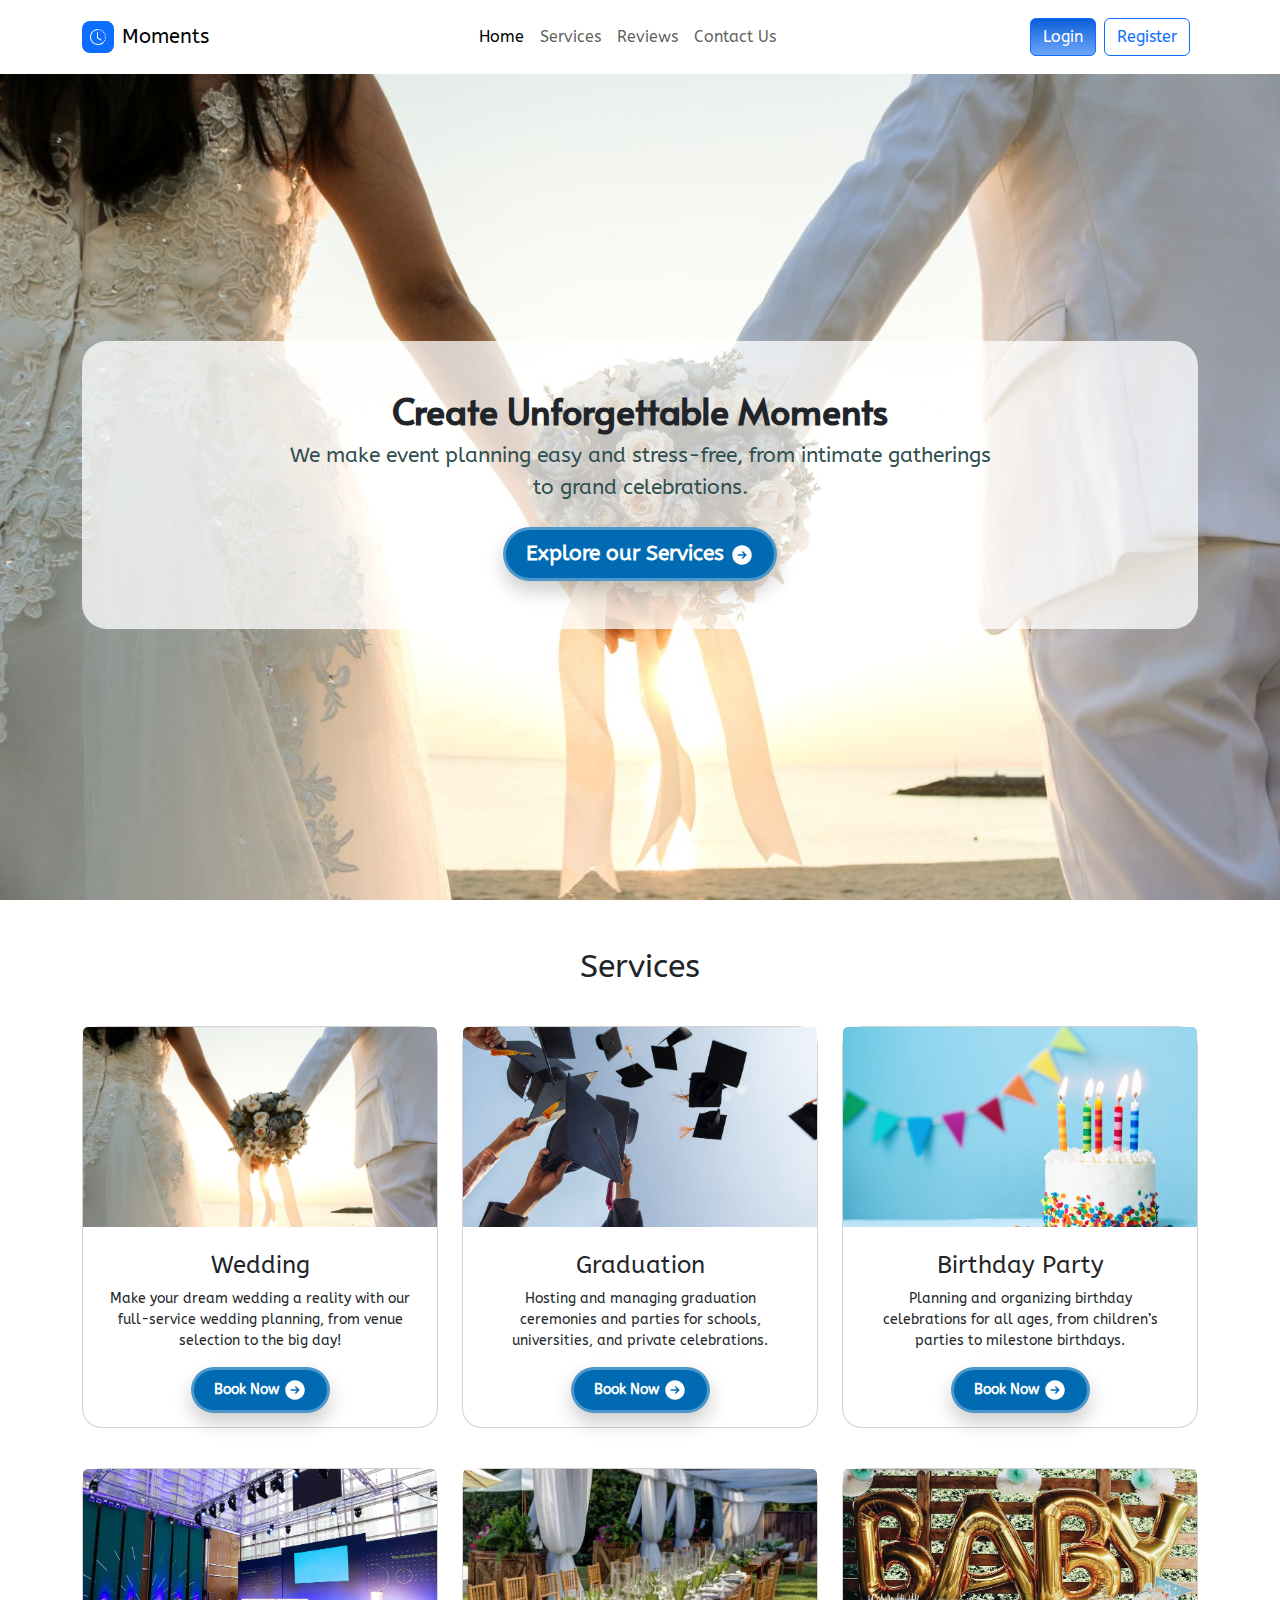
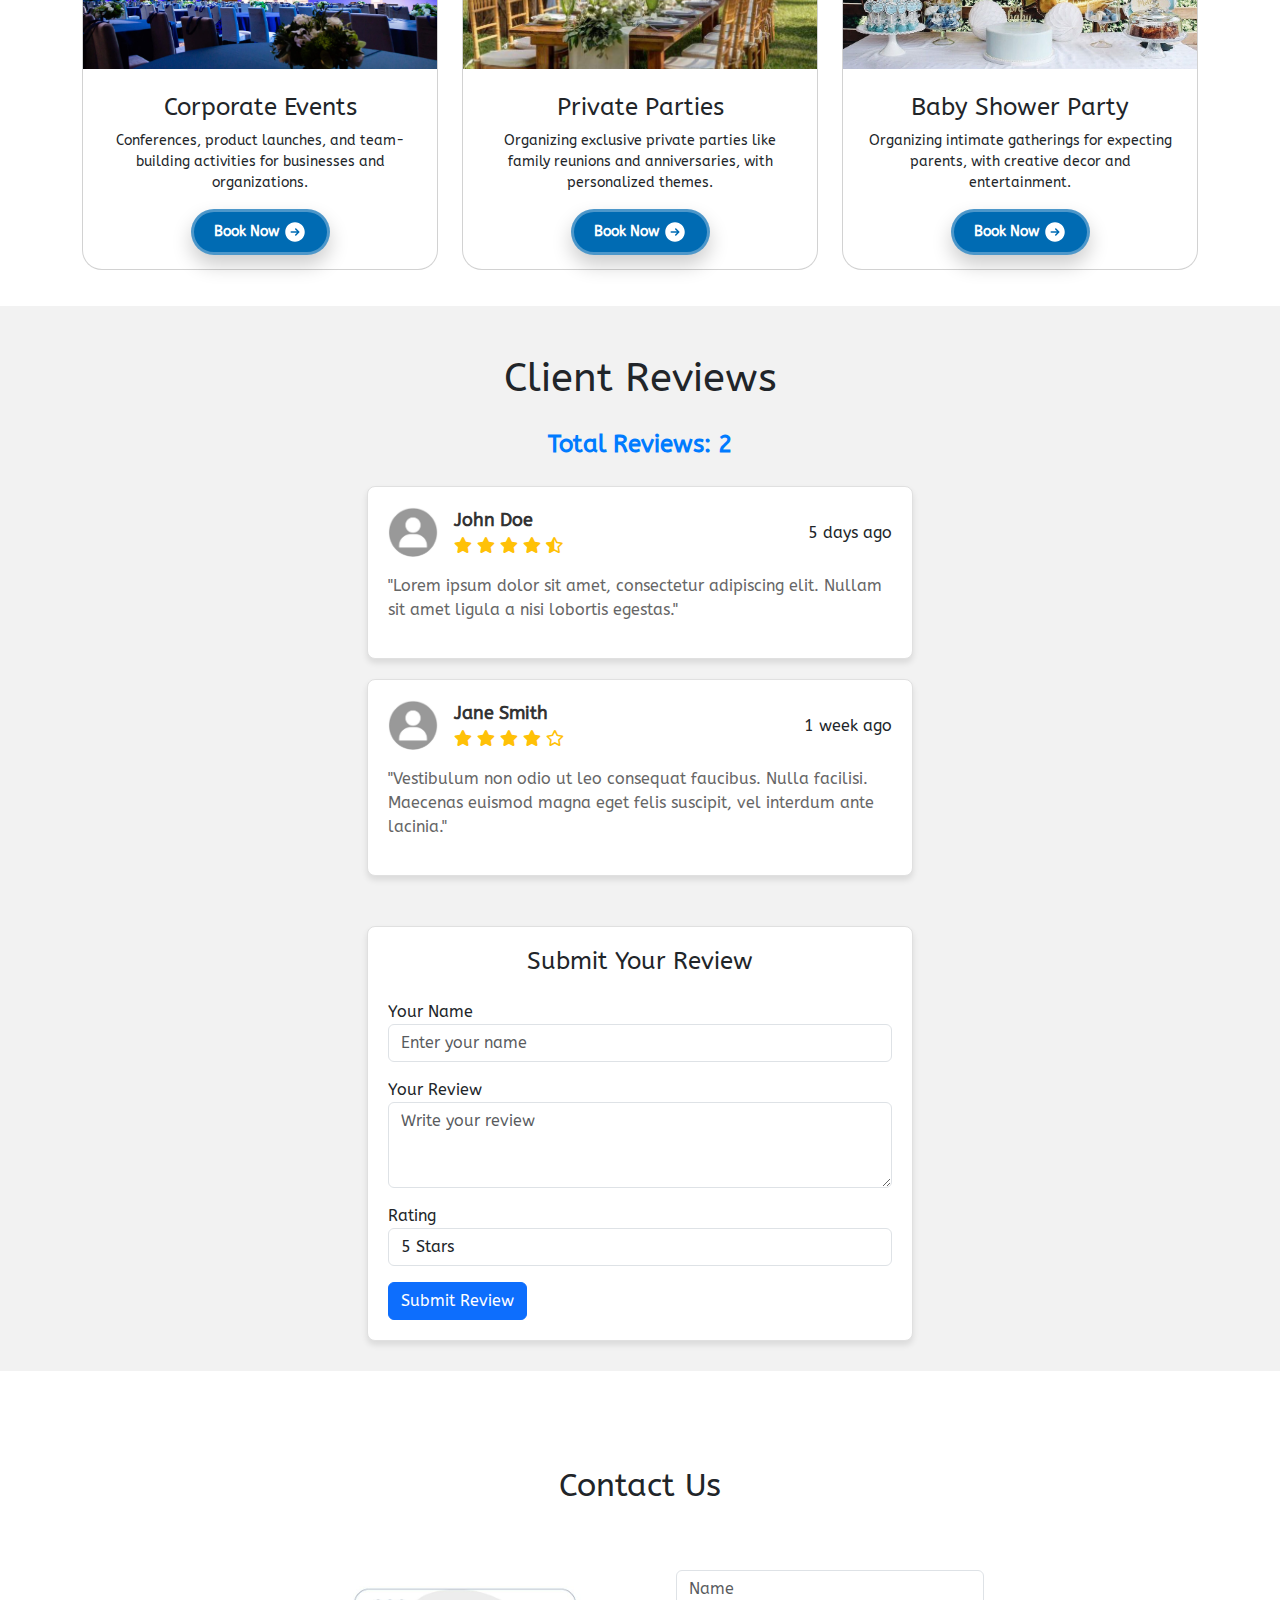
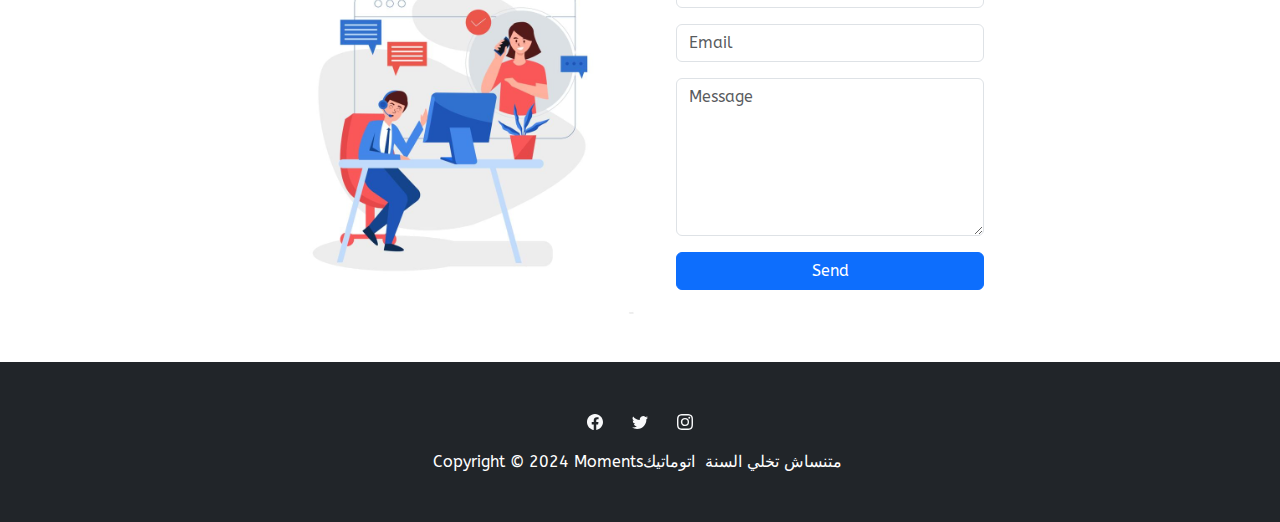
==== index.html @ a55517ad "create book page" ====
<!DOCTYPE html>
<html data-bs-theme="light" lang="en">

<head>
    <meta charset="utf-8">
    <meta name="viewport" content="width=device-width, initial-scale=1.0, shrink-to-fit=no">
    <title>Moments</title>
    <link rel="stylesheet" href="assets/bootstrap/css/bootstrap.min.css">
    <link rel="stylesheet" href="https://fonts.googleapis.com/css?family=ABeeZee&amp;display=swap">
    <link rel="stylesheet" href="https://fonts.googleapis.com/css?family=ADLaM+Display&amp;display=swap">
    <link rel="stylesheet" href="https://fonts.googleapis.com/css?family=Akshar&amp;display=swap">
    <link rel="stylesheet" href="https://fonts.googleapis.com/css?family=Alata&amp;display=swap">
    <link rel="stylesheet" href="https://fonts.googleapis.com/css?family=Allerta&amp;display=swap">
    <link rel="stylesheet" href="assets/fonts/fontawesome-all.min.css">
    <link rel="stylesheet" href="assets/css/login_register.css">
    <link rel="stylesheet" href="assets/css/nav.css">
    <link rel="stylesheet" href="assets/css/profile.css">
    <link rel="stylesheet" href="assets/css/styles.css">
</head>

<body>
    <nav class="navbar navbar-expand-md fixed-top bg-body py-3">
        <div class="container"><a class="navbar-brand d-flex align-items-center" href="index.html"><span class="bs-icon-sm bs-icon-rounded bs-icon-primary d-flex justify-content-center align-items-center me-2 bs-icon"><svg xmlns="http://www.w3.org/2000/svg" width="1em" height="1em" fill="currentColor" viewBox="0 0 16 16" class="bi bi-clock-history">
                        <path d="M8.515 1.019A7 7 0 0 0 8 1V0a8 8 0 0 1 .589.022zm2.004.45a7.003 7.003 0 0 0-.985-.299l.219-.976c.383.086.76.2 1.126.342zm1.37.71a7.01 7.01 0 0 0-.439-.27l.493-.87a8.025 8.025 0 0 1 .979.654l-.615.789a6.996 6.996 0 0 0-.418-.302zm1.834 1.79a6.99 6.99 0 0 0-.653-.796l.724-.69c.27.285.52.59.747.91l-.818.576zm.744 1.352a7.08 7.08 0 0 0-.214-.468l.893-.45a7.976 7.976 0 0 1 .45 1.088l-.95.313a7.023 7.023 0 0 0-.179-.483m.53 2.507a6.991 6.991 0 0 0-.1-1.025l.985-.17c.067.386.106.778.116 1.17l-1 .025zm-.131 1.538c.033-.17.06-.339.081-.51l.993.123a7.957 7.957 0 0 1-.23 1.155l-.964-.267c.046-.165.086-.332.12-.501zm-.952 2.379c.184-.29.346-.594.486-.908l.914.405c-.16.36-.345.706-.555 1.038l-.845-.535m-.964 1.205c.122-.122.239-.248.35-.378l.758.653a8.073 8.073 0 0 1-.401.432l-.707-.707z"></path>
                        <path d="M8 1a7 7 0 1 0 4.95 11.95l.707.707A8.001 8.001 0 1 1 8 0z"></path>
                        <path d="M7.5 3a.5.5 0 0 1 .5.5v5.21l3.248 1.856a.5.5 0 0 1-.496.868l-3.5-2A.5.5 0 0 1 7 9V3.5a.5.5 0 0 1 .5-.5"></path>
                    </svg></span><span>Moments</span></a><button data-bs-toggle="collapse" class="navbar-toggler" data-bs-target="#navcol-3"><span class="visually-hidden">Toggle navigation</span><span class="navbar-toggler-icon"></span></button>
            <div class="collapse navbar-collapse" id="navcol-3">
                <ul class="navbar-nav mx-auto">
                    <li class="nav-item"><a class="nav-link active" href="index.html">Home</a></li>
                    <li class="nav-item"><a class="nav-link" href="#services">Services</a></li>
                    <li class="nav-item"><a class="nav-link" href="#reviews">Reviews</a></li>
                    <li class="nav-item"></li>
                    <li class="nav-item"><a class="nav-link" href="#contact">Contact Us</a></li>
                    <li class="nav-item"></li>
                    <li class="nav-item"></li>
                    <li class="nav-item"></li>
                </ul><a href="login.html"><button class="btn btn-primary nav-btn" type="button" style="background: linear-gradient(var(--bs-btn-hover-bg), #6ea7fb 100%), rgb(13, 110, 253);border-radius: 6px;">Login</button></a><a href="register.html"><button class="btn nav-btn btn-outline-primary" type="button">Register</button></a>
            </div>
        </div>
    </nav>
    <main>
        <div id="hero-section">
            <div class="container">
                <section class="hero-banner py-5">
                    <div class="container h-100">
                        <div class="row h-100">
                            <div class="col-md-10 col-xl-8 text-center d-flex d-sm-flex d-md-flex justify-content-center align-items-center mx-auto justify-content-md-start align-items-md-center justify-content-xl-center">
                                <div>
                                    <h1 class="fw-bold mb-3++" style="font-size: 36.1px;font-family: Alata, sans-serif;">Create Unforgettable Moments</h1>
                                    <p class="mb-4">We make event planning easy and stress-free, from intimate gatherings to grand celebrations.</p><a href="#services"><button class="button book-btn">
  Explore our Services
  <svg fill="currentColor" viewBox="0 0 24 24" class="icon">
    <path
      clip-rule="evenodd"
      d="M12 2.25c-5.385 0-9.75 4.365-9.75 9.75s4.365 9.75 9.75 9.75 9.75-4.365 9.75-9.75S17.385 2.25 12 2.25zm4.28 10.28a.75.75 0 000-1.06l-3-3a.75.75 0 10-1.06 1.06l1.72 1.72H8.25a.75.75 0 000 1.5h5.69l-1.72 1.72a.75.75 0 101.06 1.06l3-3z"
      fill-rule="evenodd"
    ></path>
  </svg>
</button></a>
                                </div>
                            </div>
                        </div>
                    </div>
                </section>
            </div>
        </div>
        <div id="services" class="text-center">
            <div class="container">
                <h2>Services</h2>
                <div class="row gy-4 row-cols-1 row-cols-md-2 row-cols-xl-3">
                    <div class="col">
                        <div class="card"><img class="card-img-top w-100 d-block fit-cover" style="height: 200px;" src="assets/img/wedding.jpg">
                            <div class="card-body p-4">
                                <h4 class="card-title">Wedding</h4>
                                <p class="card-text" style="font-size: 14px;">Make your dream wedding a reality with our full-service wedding planning, from venue selection to the big day!</p><a href="book.html"><button class="button book-btn">
  Book Now
  <svg fill="currentColor" viewBox="0 0 24 24" class="icon">
    <path
      clip-rule="evenodd"
      d="M12 2.25c-5.385 0-9.75 4.365-9.75 9.75s4.365 9.75 9.75 9.75 9.75-4.365 9.75-9.75S17.385 2.25 12 2.25zm4.28 10.28a.75.75 0 000-1.06l-3-3a.75.75 0 10-1.06 1.06l1.72 1.72H8.25a.75.75 0 000 1.5h5.69l-1.72 1.72a.75.75 0 101.06 1.06l3-3z"
      fill-rule="evenodd"
    ></path>
  </svg>
</button></a>
                            </div>
                        </div>
                    </div>
                    <div class="col">
                        <div class="card"><img class="card-img-top w-100 d-block fit-cover" style="height: 200px;" src="assets/img/graduation.jpg">
                            <div class="card-body p-4">
                                <h4 class="card-title">Graduation</h4>
                                <p class="card-text" style="font-size: 14px;">Hosting and managing graduation ceremonies and parties for schools, universities, and private celebrations.</p><a href="book.html" style="color: rgb(0,103,255);"><button class="button book-btn">
  Book Now
  <svg fill="currentColor" viewBox="0 0 24 24" class="icon">
    <path
      clip-rule="evenodd"
      d="M12 2.25c-5.385 0-9.75 4.365-9.75 9.75s4.365 9.75 9.75 9.75 9.75-4.365 9.75-9.75S17.385 2.25 12 2.25zm4.28 10.28a.75.75 0 000-1.06l-3-3a.75.75 0 10-1.06 1.06l1.72 1.72H8.25a.75.75 0 000 1.5h5.69l-1.72 1.72a.75.75 0 101.06 1.06l3-3z"
      fill-rule="evenodd"
    ></path>
  </svg>
</button></a>
                            </div>
                        </div>
                    </div>
                    <div class="col">
                        <div class="card"><img class="card-img-top w-100 d-block fit-cover" style="height: 200px;" src="assets/img/birthday.jpg">
                            <div class="card-body p-4">
                                <h4 class="card-title">Birthday Party</h4>
                                <p class="card-text" style="font-size: 14px;">Planning and organizing birthday celebrations for all ages, from children’s parties to milestone birthdays.</p><a href="book.html"><button class="button book-btn">
  Book Now
  <svg fill="currentColor" viewBox="0 0 24 24" class="icon">
    <path
      clip-rule="evenodd"
      d="M12 2.25c-5.385 0-9.75 4.365-9.75 9.75s4.365 9.75 9.75 9.75 9.75-4.365 9.75-9.75S17.385 2.25 12 2.25zm4.28 10.28a.75.75 0 000-1.06l-3-3a.75.75 0 10-1.06 1.06l1.72 1.72H8.25a.75.75 0 000 1.5h5.69l-1.72 1.72a.75.75 0 101.06 1.06l3-3z"
      fill-rule="evenodd"
    ></path>
  </svg>
</button></a>
                            </div>
                        </div>
                    </div>
                    <div class="col">
                        <div class="card"><img class="card-img-top w-100 d-block fit-cover" style="height: 200px;" src="assets/img/corporate-events.jpg">
                            <div class="card-body p-4">
                                <h4 class="card-title">Corporate Events</h4>
                                <p class="card-text" style="font-size: 14px;">Conferences, product launches, and team-building activities for businesses and organizations.</p><a href="book.html"><button class="button book-btn">
  Book Now
  <svg fill="currentColor" viewBox="0 0 24 24" class="icon">
    <path
      clip-rule="evenodd"
      d="M12 2.25c-5.385 0-9.75 4.365-9.75 9.75s4.365 9.75 9.75 9.75 9.75-4.365 9.75-9.75S17.385 2.25 12 2.25zm4.28 10.28a.75.75 0 000-1.06l-3-3a.75.75 0 10-1.06 1.06l1.72 1.72H8.25a.75.75 0 000 1.5h5.69l-1.72 1.72a.75.75 0 101.06 1.06l3-3z"
      fill-rule="evenodd"
    ></path>
  </svg>
</button></a>
                            </div>
                        </div>
                    </div>
                    <div class="col">
                        <div class="card"><img class="card-img-top w-100 d-block fit-cover" style="height: 200px;" src="assets/img/private-parties.jpg">
                            <div class="card-body p-4">
                                <h4 class="card-title">Private Parties</h4>
                                <p class="card-text" style="font-size: 14px;">Organizing exclusive private parties like family reunions and anniversaries, with personalized themes.</p><a href="book.html"><button class="button book-btn">
  Book Now
  <svg fill="currentColor" viewBox="0 0 24 24" class="icon">
    <path
      clip-rule="evenodd"
      d="M12 2.25c-5.385 0-9.75 4.365-9.75 9.75s4.365 9.75 9.75 9.75 9.75-4.365 9.75-9.75S17.385 2.25 12 2.25zm4.28 10.28a.75.75 0 000-1.06l-3-3a.75.75 0 10-1.06 1.06l1.72 1.72H8.25a.75.75 0 000 1.5h5.69l-1.72 1.72a.75.75 0 101.06 1.06l3-3z"
      fill-rule="evenodd"
    ></path>
  </svg>
</button></a>
                            </div>
                        </div>
                    </div>
                    <div class="col">
                        <div class="card"><img class="card-img-top w-100 d-block fit-cover" style="height: 200px;" src="assets/img/baby-shower.jpg">
                            <div class="card-body p-4">
                                <h4 class="card-title">Baby Shower Party</h4>
                                <p class="card-text" style="font-size: 14px;">Organizing intimate gatherings for expecting parents, with creative decor and entertainment.</p><a href="book.html"><button class="button book-btn">
  Book Now
  <svg fill="currentColor" viewBox="0 0 24 24" class="icon">
    <path
      clip-rule="evenodd"
      d="M12 2.25c-5.385 0-9.75 4.365-9.75 9.75s4.365 9.75 9.75 9.75 9.75-4.365 9.75-9.75S17.385 2.25 12 2.25zm4.28 10.28a.75.75 0 000-1.06l-3-3a.75.75 0 10-1.06 1.06l1.72 1.72H8.25a.75.75 0 000 1.5h5.69l-1.72 1.72a.75.75 0 101.06 1.06l3-3z"
      fill-rule="evenodd"
    ></path>
  </svg>
</button></a>
                            </div>
                        </div>
                    </div>
                </div>
            </div>
        </div>
        <div id="reviews" class="pt-5">
            <div class="container"><h1 class="text-center mb-4">Client Reviews</h1>

    <!-- Total Reviews Section -->
    <div class="text-center mb-4">
      <span class="total-reviews">Total Reviews: 2</span>
    </div>

    <!-- Review Card 1 -->
    <div class="row">
      <div class="col-md-6 mx-auto">
        <div class="review-card">
          <div class="d-flex justify-content-between align-items-center mb-3">
            <div class="reviewer-info">
                <img src="assets/img/avatar.jpg" class="profile-img"/>
                <div>
              <div class="reviewer-name">John Doe</div>
              <div class="ml-2 review-rating">
                <i class="fas fa-star"></i>
                <i class="fas fa-star"></i>
                <i class="fas fa-star"></i>
                <i class="fas fa-star"></i>
                <i class="fas fa-star-half-alt"></i>
              </div>
                    </div>
            </div>
            <div>
              <div>5 days ago</div>
            </div>
          </div>
          <p class="review-content">"Lorem ipsum dolor sit amet, consectetur adipiscing elit. Nullam sit amet ligula a nisi lobortis egestas."</p>
        </div>
      </div>
    </div>

    <!-- Review Card 2 -->
    <div class="row">
      <div class="col-md-6 mx-auto">
        <div class="review-card">
          <div class="d-flex justify-content-between align-items-center mb-3">
          <div class="reviewer-info">
                <img src="assets/img/avatar.jpg" class="profile-img"/>
                <div>
              <div class="reviewer-name">Jane Smith</div>
              <div class="ml-2 review-rating">
                <i class="fas fa-star"></i>
                <i class="fas fa-star"></i>
                <i class="fas fa-star"></i>
                <i class="fas fa-star"></i>
                <i class="far fa-star"></i>
              </div>
              </div>
            </div>
            <div>
              <div>1 week ago</div>
            </div>
          </div>
          <p class="review-content">"Vestibulum non odio ut leo consequat faucibus. Nulla facilisi. Maecenas euismod magna eget felis suscipit, vel interdum ante lacinia."</p>
        </div>
      </div>
    </div>

    <!-- Review Submission Form -->
    <div class="row">
      <div class="col-md-6 mx-auto">
        <div class="form-section">
          <h4 class="text-center mb-4">Submit Your Review</h4>
          <form>
            <div class="form-group">
              <label for="reviewer-name">Your Name</label>
              <input type="text" class="form-control" id="reviewer-name" placeholder="Enter your name">
            </div>
            <div class="form-group">
              <label for="review-content">Your Review</label>
              <textarea class="form-control" id="review-content" rows="3" placeholder="Write your review"></textarea>
            </div>
            <div class="form-group">
              <label for="review-rating">Rating</label>
              <select class="form-control" id="review-rating">
                <option value="5">5 Stars</option>
                <option value="4">4 Stars</option>
                <option value="3">3 Stars</option>
                <option value="2">2 Stars</option>
                <option value="1">1 Star</option>
              </select>
            </div>
            <button type="submit" class="btn btn-primary btn-block">Submit Review</button>
          </form>
        </div>
      </div>
    </div></div>
        </div>
        <div id="contact" class="text-center">
            <section class="position-relative py-4 py-xl-5">
                <h2>Contact Us</h2>
                <div class="container position-relative">
                    <div class="row d-flex justify-content-center">
                        <div class="col col-xl-4 col-md-5" id="col-contact">
                            <div></div>
                        </div>
                        <div class="col-xl-4 col-xl-4 col-md-5">
                            <form class="p-3 p-xl-4" method="post">
                                <div class="mb-3"><input class="form-control" type="text" id="name-1" name="name" placeholder="Name"></div>
                                <div class="mb-3"><input class="form-control" type="email" id="email-1" name="email" placeholder="Email"></div>
                                <div class="mb-3"><textarea class="form-control" id="message-1" name="message" rows="6" placeholder="Message"></textarea></div>
                                <div><button class="btn btn-primary d-block w-100" type="submit">Send </button></div>
                            </form>
                            <div></div>
                        </div>
                    </div>
                </div>
            </section>
        </div>
    </main>
    <footer class="text-center bg-dark">
        <div class="container text-white py-4 py-lg-5">
            <ul class="list-inline">
                <li class="list-inline-item me-4"><svg xmlns="http://www.w3.org/2000/svg" width="1em" height="1em" fill="currentColor" viewBox="0 0 16 16" class="bi bi-facebook text-light">
                        <path d="M16 8.049c0-4.446-3.582-8.05-8-8.05C3.58 0-.002 3.603-.002 8.05c0 4.017 2.926 7.347 6.75 7.951v-5.625h-2.03V8.05H6.75V6.275c0-2.017 1.195-3.131 3.022-3.131.876 0 1.791.157 1.791.157v1.98h-1.009c-.993 0-1.303.621-1.303 1.258v1.51h2.218l-.354 2.326H9.25V16c3.824-.604 6.75-3.934 6.75-7.951"></path>
                    </svg></li>
                <li class="list-inline-item me-4"><svg xmlns="http://www.w3.org/2000/svg" width="1em" height="1em" fill="currentColor" viewBox="0 0 16 16" class="bi bi-twitter text-light">
                        <path d="M5.026 15c6.038 0 9.341-5.003 9.341-9.334 0-.14 0-.282-.006-.422A6.685 6.685 0 0 0 16 3.542a6.658 6.658 0 0 1-1.889.518 3.301 3.301 0 0 0 1.447-1.817 6.533 6.533 0 0 1-2.087.793A3.286 3.286 0 0 0 7.875 6.03a9.325 9.325 0 0 1-6.767-3.429 3.289 3.289 0 0 0 1.018 4.382A3.323 3.323 0 0 1 .64 6.575v.045a3.288 3.288 0 0 0 2.632 3.218 3.203 3.203 0 0 1-.865.115 3.23 3.23 0 0 1-.614-.057 3.283 3.283 0 0 0 3.067 2.277A6.588 6.588 0 0 1 .78 13.58a6.32 6.32 0 0 1-.78-.045A9.344 9.344 0 0 0 5.026 15"></path>
                    </svg></li>
                <li class="list-inline-item"><svg xmlns="http://www.w3.org/2000/svg" width="1em" height="1em" fill="currentColor" viewBox="0 0 16 16" class="bi bi-instagram text-light">
                        <path d="M8 0C5.829 0 5.556.01 4.703.048 3.85.088 3.269.222 2.76.42a3.917 3.917 0 0 0-1.417.923A3.927 3.927 0 0 0 .42 2.76C.222 3.268.087 3.85.048 4.7.01 5.555 0 5.827 0 8.001c0 2.172.01 2.444.048 3.297.04.852.174 1.433.372 1.942.205.526.478.972.923 1.417.444.445.89.719 1.416.923.51.198 1.09.333 1.942.372C5.555 15.99 5.827 16 8 16s2.444-.01 3.298-.048c.851-.04 1.434-.174 1.943-.372a3.916 3.916 0 0 0 1.416-.923c.445-.445.718-.891.923-1.417.197-.509.332-1.09.372-1.942C15.99 10.445 16 10.173 16 8s-.01-2.445-.048-3.299c-.04-.851-.175-1.433-.372-1.941a3.926 3.926 0 0 0-.923-1.417A3.911 3.911 0 0 0 13.24.42c-.51-.198-1.092-.333-1.943-.372C10.443.01 10.172 0 7.998 0h.003zm-.717 1.442h.718c2.136 0 2.389.007 3.232.046.78.035 1.204.166 1.486.275.373.145.64.319.92.599.28.28.453.546.598.92.11.281.24.705.275 1.485.039.843.047 1.096.047 3.231s-.008 2.389-.047 3.232c-.035.78-.166 1.203-.275 1.485a2.47 2.47 0 0 1-.599.919c-.28.28-.546.453-.92.598-.28.11-.704.24-1.485.276-.843.038-1.096.047-3.232.047s-2.39-.009-3.233-.047c-.78-.036-1.203-.166-1.485-.276a2.478 2.478 0 0 1-.92-.598 2.48 2.48 0 0 1-.6-.92c-.109-.281-.24-.705-.275-1.485-.038-.843-.046-1.096-.046-3.233 0-2.136.008-2.388.046-3.231.036-.78.166-1.204.276-1.486.145-.373.319-.64.599-.92.28-.28.546-.453.92-.598.282-.11.705-.24 1.485-.276.738-.034 1.024-.044 2.515-.045v.002zm4.988 1.328a.96.96 0 1 0 0 1.92.96.96 0 0 0 0-1.92zm-4.27 1.122a4.109 4.109 0 1 0 0 8.217 4.109 4.109 0 0 0 0-8.217zm0 1.441a2.667 2.667 0 1 1 0 5.334 2.667 2.667 0 0 1 0-5.334"></path>
                    </svg></li>
            </ul>
            <p class="mb-0" style="color: var(--bs-body-bg);">Copyright © 2024 Moments<span>متنساش تخلي السنة&nbsp; اتوماتيك&nbsp;</span></p>
        </div>
    </footer>
    <script src="assets/bootstrap/js/bootstrap.min.js"></script>
    <script src="assets/js/book.js"></script>
    <script src="assets/js/password.js"></script>
    <script src="assets/js/profile.js"></script>
    <script src="assets/js/scroll.js"></script>
</body>

</html>
---- assets/css/login_register.css ----
/* form */

.form {
  display: flex;
  flex-direction: column;
  gap: 10px;
  width: 350px;
  background-color: #fff;
  padding: 20px;
  border-radius: 20px;
  position: relative;
  border: 2px solid #c4c4c4;
}

.title {
  font-size: 28px;
  color: royalblue;
  font-weight: 600;
  letter-spacing: -1px;
  position: relative;
  display: flex;
  align-items: center;
  padding-left: 30px;
}

.title::before, .title::after {
  position: absolute;
  content: "";
  height: 16px;
  width: 16px;
  border-radius: 50%;
  left: 0px;
  background-color: royalblue;
}

.title::before {
  width: 18px;
  height: 18px;
  background-color: royalblue;
}

.title::after {
  width: 18px;
  height: 18px;
  animation: pulse 1s linear infinite;
}

.message, .signin {
  color: rgba(88, 87, 87, 0.822);
  font-size: 14px;
}

.signin {
  text-align: center;
}

.signin a {
  color: royalblue;
}

.signin a:hover {
  text-decoration: underline royalblue;
}

.flex {
  display: flex;
  width: 100%;
  gap: 6px;
}

.form label {
  position: relative;
}

.form label .input {
  width: 100%;
  padding: 10px 10px 20px 10px;
  outline: 0;
  border: 1px solid rgba(105, 105, 105, 0.397);
  border-radius: 10px;
}

.form label .input + span {
  position: absolute;
  left: 10px;
  top: 15px;
  color: grey;
  font-size: 0.9em;
  cursor: text;
  transition: 0.3s ease;
}

.form label .input:placeholder-shown + span {
  top: 15px;
  font-size: 0.9em;
}

.form label .input:focus + span, .form label .input:valid + span {
  top: 30px;
  font-size: 0.7em;
  font-weight: 600;
}

.form label .input:valid + span {
  color: green;
}

.form label #confirm_password:valid + span {
  color: grey;
}

.submit {
  border: none;
  outline: none;
  background-color: royalblue;
  padding: 10px;
  border-radius: 10px;
  color: #fff;
  font-size: 16px;
}

.submit:hover {
  background-color: rgb(56, 90, 194);
}

@keyframes pulse {
  from {
    transform: scale(0.9);
    opacity: 1;
  }
  to {
    transform: scale(1.8);
    opacity: 0;
  }
}

#register, #login, #profile-page, #book-event {
  min-height: 100vh;
  font-family: 'Allerta';
  background-color: #f9f9f9;
}

#book-event, #register, #login {
  display: flex;
  justify-content: center;
  align-items: center;
  height: 100vh;
  padding: 0.75rem;
  padding-top: 65px;
  flex-direction: column;
}

.input-fields {
  display: flex;
  width: 100%;
  flex-direction: column;
}

#book-event .input {
  padding: 10px;
}
---- assets/css/nav.css ----
.bs-icon {
  --bs-icon-size: .75rem;
  display: flex;
  flex-shrink: 0;
  justify-content: center;
  align-items: center;
  font-size: var(--bs-icon-size);
  width: calc(var(--bs-icon-size) * 2);
  height: calc(var(--bs-icon-size) * 2);
  color: var(--bs-primary);
}

.bs-icon-xs {
  --bs-icon-size: 1rem;
  width: calc(var(--bs-icon-size) * 1.5);
  height: calc(var(--bs-icon-size) * 1.5);
}

.bs-icon-sm {
  --bs-icon-size: 1rem;
}

.bs-icon-md {
  --bs-icon-size: 1.5rem;
}

.bs-icon-lg {
  --bs-icon-size: 2rem;
}

.bs-icon-xl {
  --bs-icon-size: 2.5rem;
}

.bs-icon.bs-icon-primary {
  color: var(--bs-white);
  background: var(--bs-primary);
}

.bs-icon.bs-icon-primary-light {
  color: var(--bs-primary);
  background: rgba(var(--bs-primary-rgb), .2);
}

.bs-icon.bs-icon-semi-white {
  color: var(--bs-primary);
  background: rgba(255, 255, 255, .5);
}

.bs-icon.bs-icon-rounded {
  border-radius: .5rem;
}

.bs-icon.bs-icon-circle {
  border-radius: 50%;
}

.nav-btn {
  margin-right: 0.5rem;
}

.nav-btn:hover {
  background: white;
  color: #ccc;
}
---- assets/css/profile.css ----
/* body */

#profile-page-container {
  min-height: 100vh;
  box-sizing: border-box;
  /*background-color: #fff;*/
}

/* profile card */

.profile-img {
  width: 50px;
  height: 50px;
  border-radius: 50%;
  object-fit: cover;
}

.edit-icon {
  color: #007bff;
  cursor: pointer;
  transition: color 0.3s;
}

.edit-icon:hover {
  color: #0056b3;
}

.email {
  white-space: nowrap;
  overflow: hidden;
  text-overflow: ellipsis;
}

/* my events card */

.card {
  border-radius: 20px;
  margin-bottom: 1rem;
}

.card-header:first-child {
  border-radius: 20px 20px 0 0;
}

.card-header {
  background: #fff;
  text-align: center;
  font-family: 'Allerta';
  font-size: 1.5rem;
  padding-top: 1rem;
}

.event-details i {
  color: #007bff;
  margin-right: 0.5rem;
}

.event-details p {
  font-size: 1rem;
  color: #333;
}

.countdown-container {
  margin-top: 0.75rem;
}

.profile-card {
  background-color: #fff;
}
---- assets/css/styles.css ----
body {
  font-family: 'ABeeZee';
}

main {
  margin-top: 70px;
}

h2 {
  padding-top: 3rem;
  padding-bottom: 2rem;
}

/* ******************************************************************* */

/* button */

.button {
  position: relative;
  transition: all 0.3s ease-in-out;
  box-shadow: 0px 10px 20px rgba(0, 0, 0, 0.2);
  padding-block: 0.5rem;
  padding-inline: 1.25rem;
  background-color: rgb(0 107 179);
  border-radius: 9999px;
  cursor: pointer;
  color: #ffff;
  gap: 10px;
  font-weight: bold;
  border: 3px solid #ffffff4d;
  outline: none;
  overflow: hidden;
  font-size: 14px;
}

.icon {
  width: 24px;
  height: 24px;
  transition: all 0.3s ease-in-out;
}

.button:hover {
  transform: scale(1.05);
  border-color: #fff9;
}

.button:hover .icon {
  transform: translate(4px);
}

.button:hover::before {
  animation: shine 1.5s ease-out infinite;
}

.button::before {
  content: "";
  position: absolute;
  width: 100px;
  height: 100%;
  background-image: linear-gradient( 120deg, rgba(255, 255, 255, 0) 30%, rgba(255, 255, 255, 0.8), rgba(255, 255, 255, 0) 70% );
  top: 0;
  left: -100px;
  opacity: 0.6;
}

@keyframes shine {
  0% {
    left: -100px;
  }
  60% {
    left: 100%;
  }
  to {
    left: 100%;
  }
}

/* ******************************************************************* */

/* hero */

#hero_section {
  background-image: url(../../assets/img/private-parties.jpg);
}

#hero-section {
  background: url("../../assets/img/wedding.jpg") no-repeat center center;
  background-size: cover;
  height: calc(100vh - 70px);
  display: flex;
  align-items: center;
}

.hero-banner {
  background-color: rgba(255,255,255,0.75);
  margin: auto;
  border-radius: 25px;
}

#hero-section p {
  font-size: 21px;
  color: darkslategray;
}

#hero-section .button.book-btn {
  font-size: 21px;
}

/* services */

#services {
  margin-bottom: 20px;
}

#services .card-body {
  height: 200px;
}

.fit-cover {
  object-fit: cover;
}

/* reviews */

#reviews {
  background-color: #f2f2f2;
}

.review-card {
  background-color: #fff;
  border: 1px solid #e0e0e0;
  border-radius: 8px;
  padding: 20px;
  margin-bottom: 20px;
  box-shadow: 0 4px 6px rgba(0, 0, 0, 0.1);
}

.review-card .reviewer-name {
  font-size: 18px;
  font-weight: bold;
  color: #333;
}

.reviewer-info {
  display: flex;
  gap: 1rem;
}

.review-card .review-content {
  font-size: 16px;
  color: #666;
}

.review-card .review-rating {
  color: #ffc107;
}

.form-section {
  background-color: #fff;
  border: 1px solid #e0e0e0;
  border-radius: 8px;
  padding: 20px;
  margin-bottom: 30px;
  margin-top: 30px;
  box-shadow: 0 4px 6px rgba(0, 0, 0, 0.1);
}

.total-reviews {
  font-size: 24px;
  font-weight: bold;
  color: #007bff;
}

.form-group {
  margin-bottom: 1rem;
}

/* contact */

#col-contact {
  background: url("../../assets/img/contact-us-vector.jpg") no-repeat center center;
  background-size: contain;
}
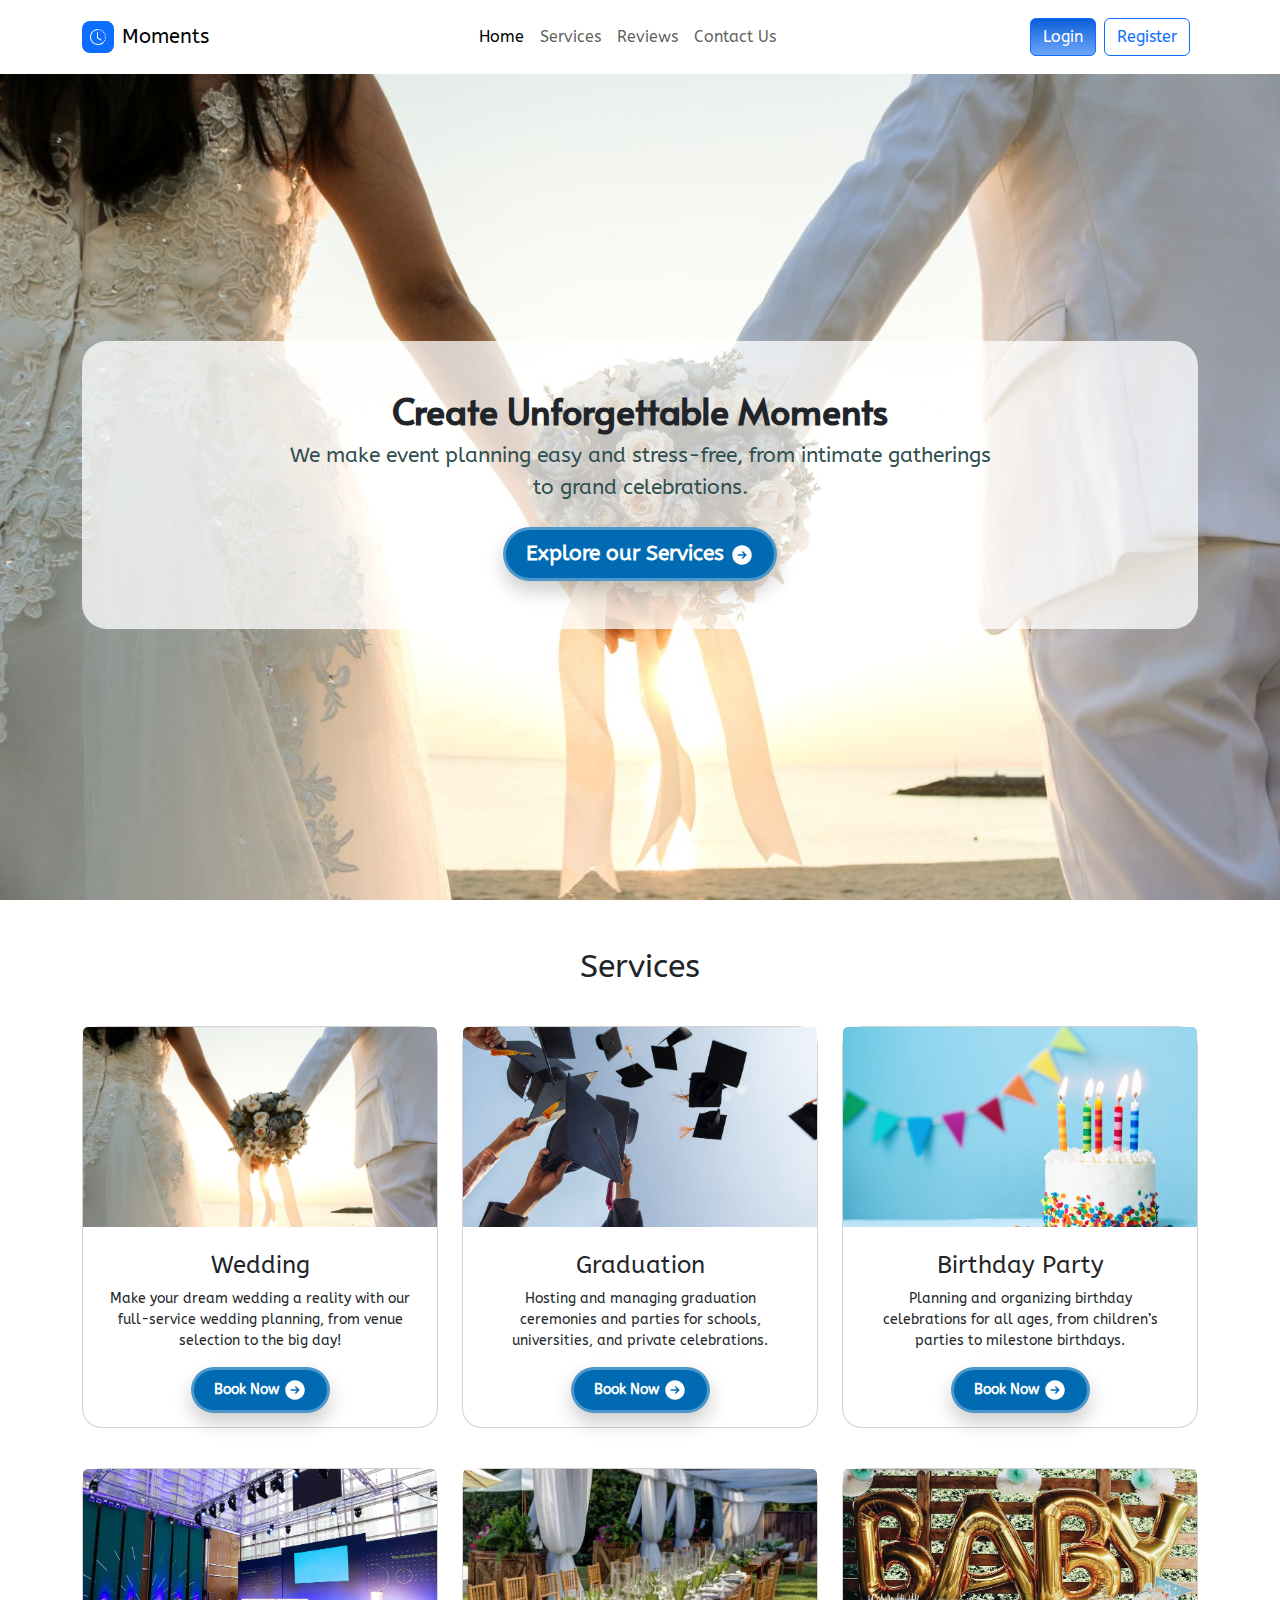
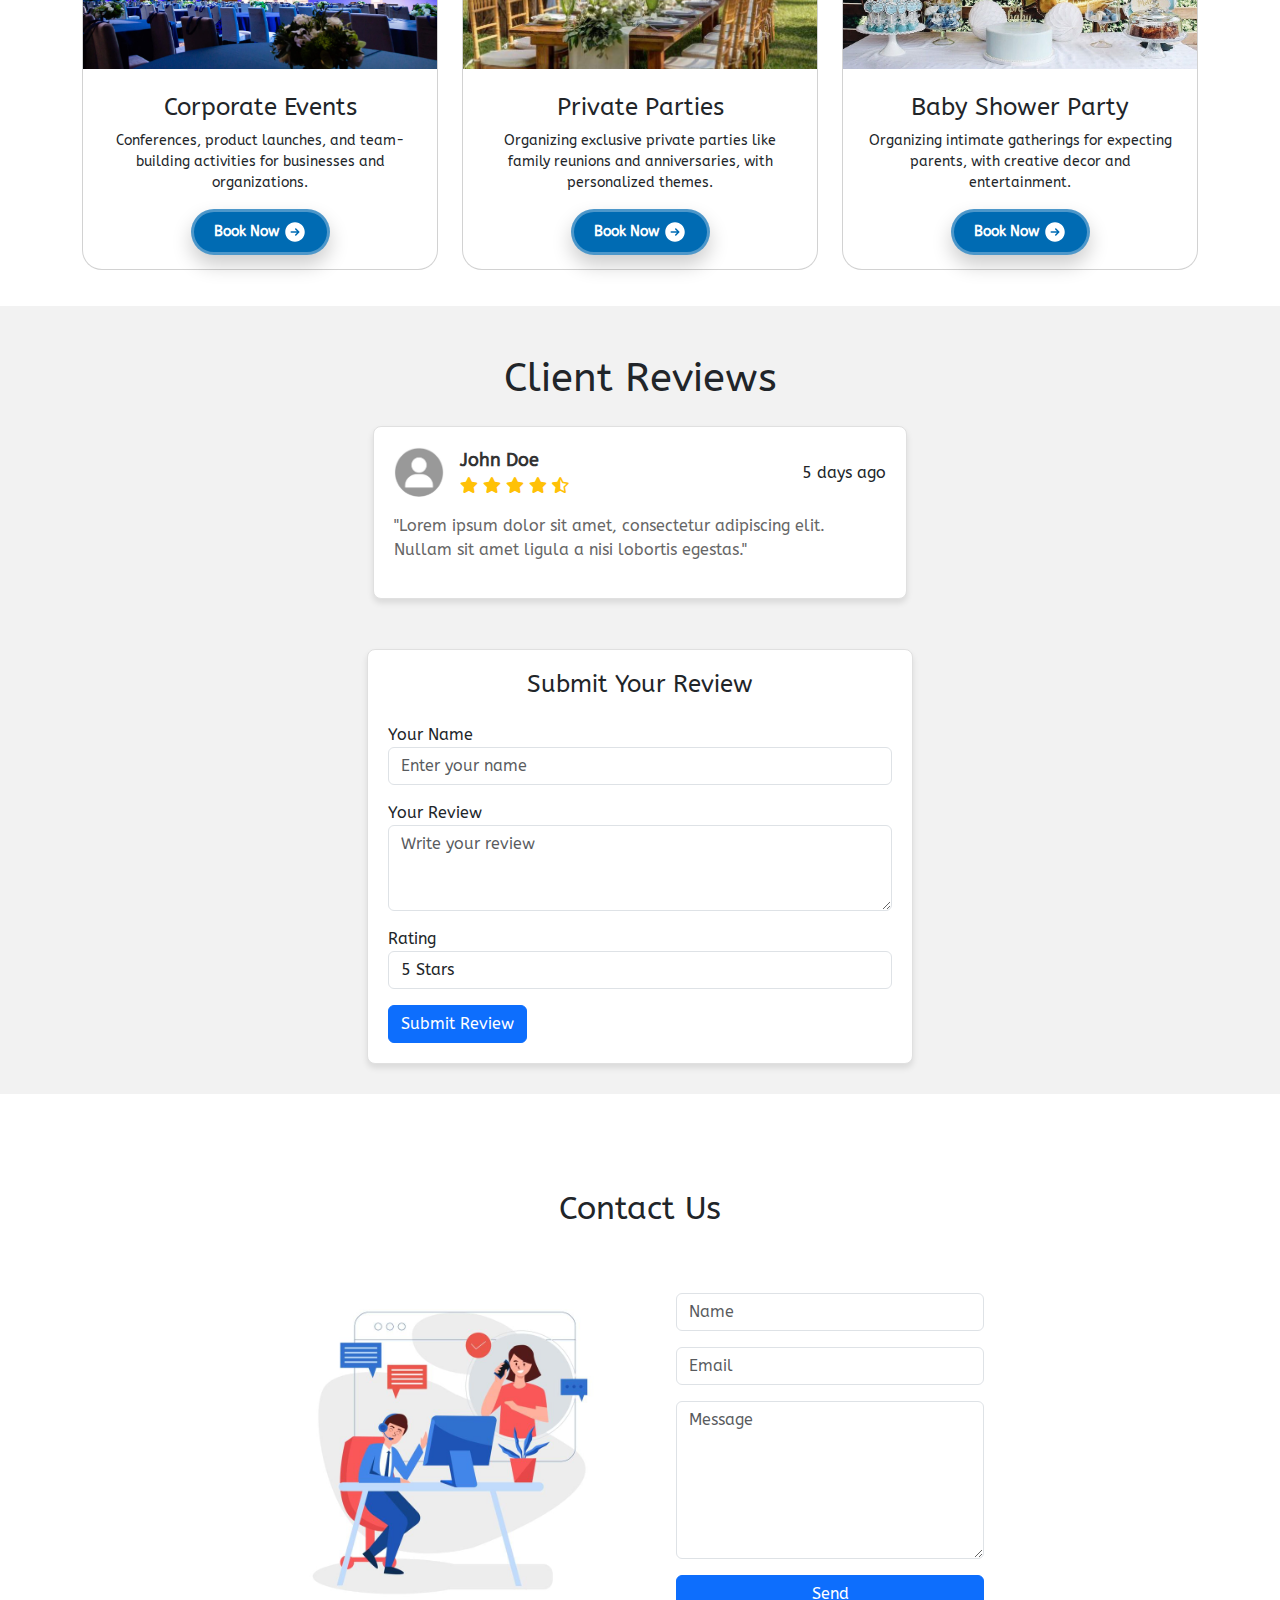
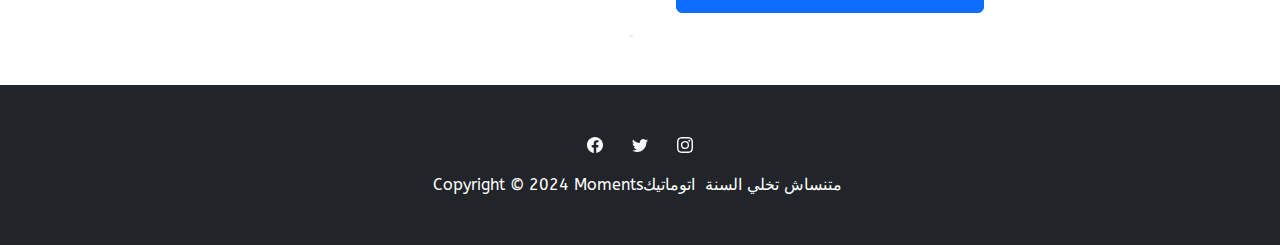
==== commit affef5c4: "adjust some issues" ====
--- a/index.html
+++ b/index.html
@@ -11,7 +11,9 @@
     <link rel="stylesheet" href="https://fonts.googleapis.com/css?family=Akshar&amp;display=swap">
     <link rel="stylesheet" href="https://fonts.googleapis.com/css?family=Alata&amp;display=swap">
     <link rel="stylesheet" href="https://fonts.googleapis.com/css?family=Allerta&amp;display=swap">
+    <link rel="stylesheet" href="assets/css/swiper-icons.css">
     <link rel="stylesheet" href="assets/fonts/fontawesome-all.min.css">
+    <link rel="stylesheet" href="assets/css/animate.min.css">
     <link rel="stylesheet" href="assets/css/login_register.css">
     <link rel="stylesheet" href="assets/css/nav.css">
     <link rel="stylesheet" href="assets/css/profile.css">
@@ -42,7 +44,7 @@
     <main>
         <div id="hero-section">
             <div class="container">
-                <section class="hero-banner py-5">
+                <section class="jello animated hero-banner py-5">
                     <div class="container h-100">
                         <div class="row h-100">
                             <div class="col-md-10 col-xl-8 text-center d-flex d-sm-flex d-md-flex justify-content-center align-items-center mx-auto justify-content-md-start align-items-md-center justify-content-xl-center">
@@ -175,14 +177,9 @@
             </div>
         </div>
         <div id="reviews" class="pt-5">
-            <div class="container"><h1 class="text-center mb-4">Client Reviews</h1>
-
-    <!-- Total Reviews Section -->
-    <div class="text-center mb-4">
-      <span class="total-reviews">Total Reviews: 2</span>
-    </div>
-
-    <!-- Review Card 1 -->
+            <div class="container">
+                <h1 class="text-center mb-4">Client Reviews</h1>
+                <div id="clients-reviews" class="container">
     <div class="row">
       <div class="col-md-6 mx-auto">
         <div class="review-card">
@@ -207,36 +204,7 @@
           <p class="review-content">"Lorem ipsum dolor sit amet, consectetur adipiscing elit. Nullam sit amet ligula a nisi lobortis egestas."</p>
         </div>
       </div>
-    </div>
-
-    <!-- Review Card 2 -->
-    <div class="row">
-      <div class="col-md-6 mx-auto">
-        <div class="review-card">
-          <div class="d-flex justify-content-between align-items-center mb-3">
-          <div class="reviewer-info">
-                <img src="assets/img/avatar.jpg" class="profile-img"/>
-                <div>
-              <div class="reviewer-name">Jane Smith</div>
-              <div class="ml-2 review-rating">
-                <i class="fas fa-star"></i>
-                <i class="fas fa-star"></i>
-                <i class="fas fa-star"></i>
-                <i class="fas fa-star"></i>
-                <i class="far fa-star"></i>
-              </div>
-              </div>
-            </div>
-            <div>
-              <div>1 week ago</div>
-            </div>
-          </div>
-          <p class="review-content">"Vestibulum non odio ut leo consequat faucibus. Nulla facilisi. Maecenas euismod magna eget felis suscipit, vel interdum ante lacinia."</p>
-        </div>
-      </div>
-    </div>
-
-    <!-- Review Submission Form -->
+    </div></div>    <!-- Review Submission Form -->
     <div class="row">
       <div class="col-md-6 mx-auto">
         <div class="form-section">
@@ -264,7 +232,8 @@
           </form>
         </div>
       </div>
-    </div></div>
+    </div>
+            </div>
         </div>
         <div id="contact" class="text-center">
             <section class="position-relative py-4 py-xl-5">
@@ -274,8 +243,8 @@
                         <div class="col col-xl-4 col-md-5" id="col-contact">
                             <div></div>
                         </div>
-                        <div class="col-xl-4 col-xl-4 col-md-5">
-                            <form class="p-3 p-xl-4" method="post">
+                        <div class="col-lg-4 col-xl-4 col-xl-4 col-md-5">
+                            <form class="p-3 p-xl-4" method="POST" action="https://api.web3forms.com/submit"><input type="hidden" name="access_key" value="159ccb73-5993-4e33-ab0d-013157dda0cf">
                                 <div class="mb-3"><input class="form-control" type="text" id="name-1" name="name" placeholder="Name"></div>
                                 <div class="mb-3"><input class="form-control" type="email" id="email-1" name="email" placeholder="Email"></div>
                                 <div class="mb-3"><textarea class="form-control" id="message-1" name="message" rows="6" placeholder="Message"></textarea></div>
@@ -305,6 +274,7 @@
         </div>
     </footer>
     <script src="assets/bootstrap/js/bootstrap.min.js"></script>
+    <script src="assets/js/bs-init.js"></script>
     <script src="assets/js/book.js"></script>
     <script src="assets/js/password.js"></script>
     <script src="assets/js/profile.js"></script>
--- a/assets/css/login_register.css
+++ b/assets/css/login_register.css
@@ -145,7 +145,7 @@
   justify-content: center;
   align-items: center;
   height: 100vh;
-  padding: 0.75rem;
+  padding: 1rem;
   padding-top: 65px;
   flex-direction: column;
 }
--- a/assets/css/styles.css
+++ b/assets/css/styles.css
@@ -182,3 +182,7 @@
   background-size: contain;
 }
 
+#reviews-row {
+  height: 200px;
+}
+
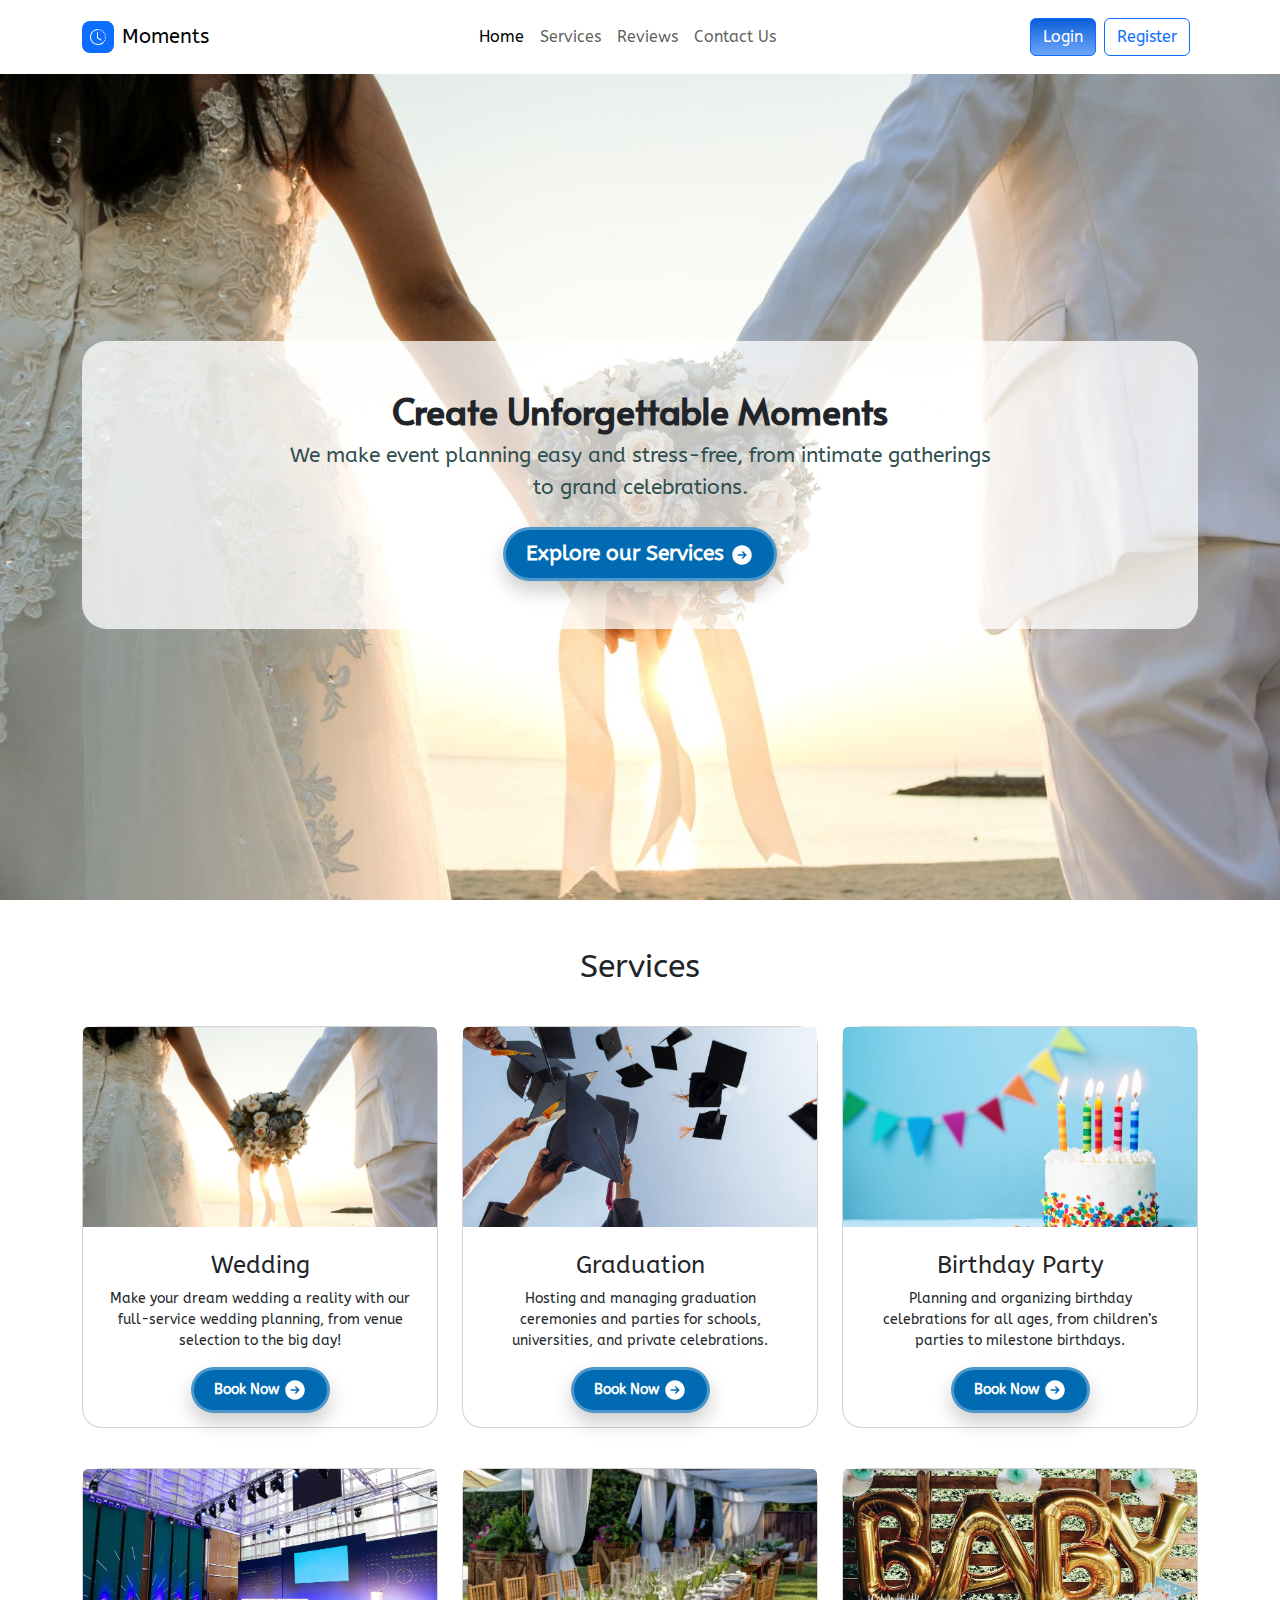
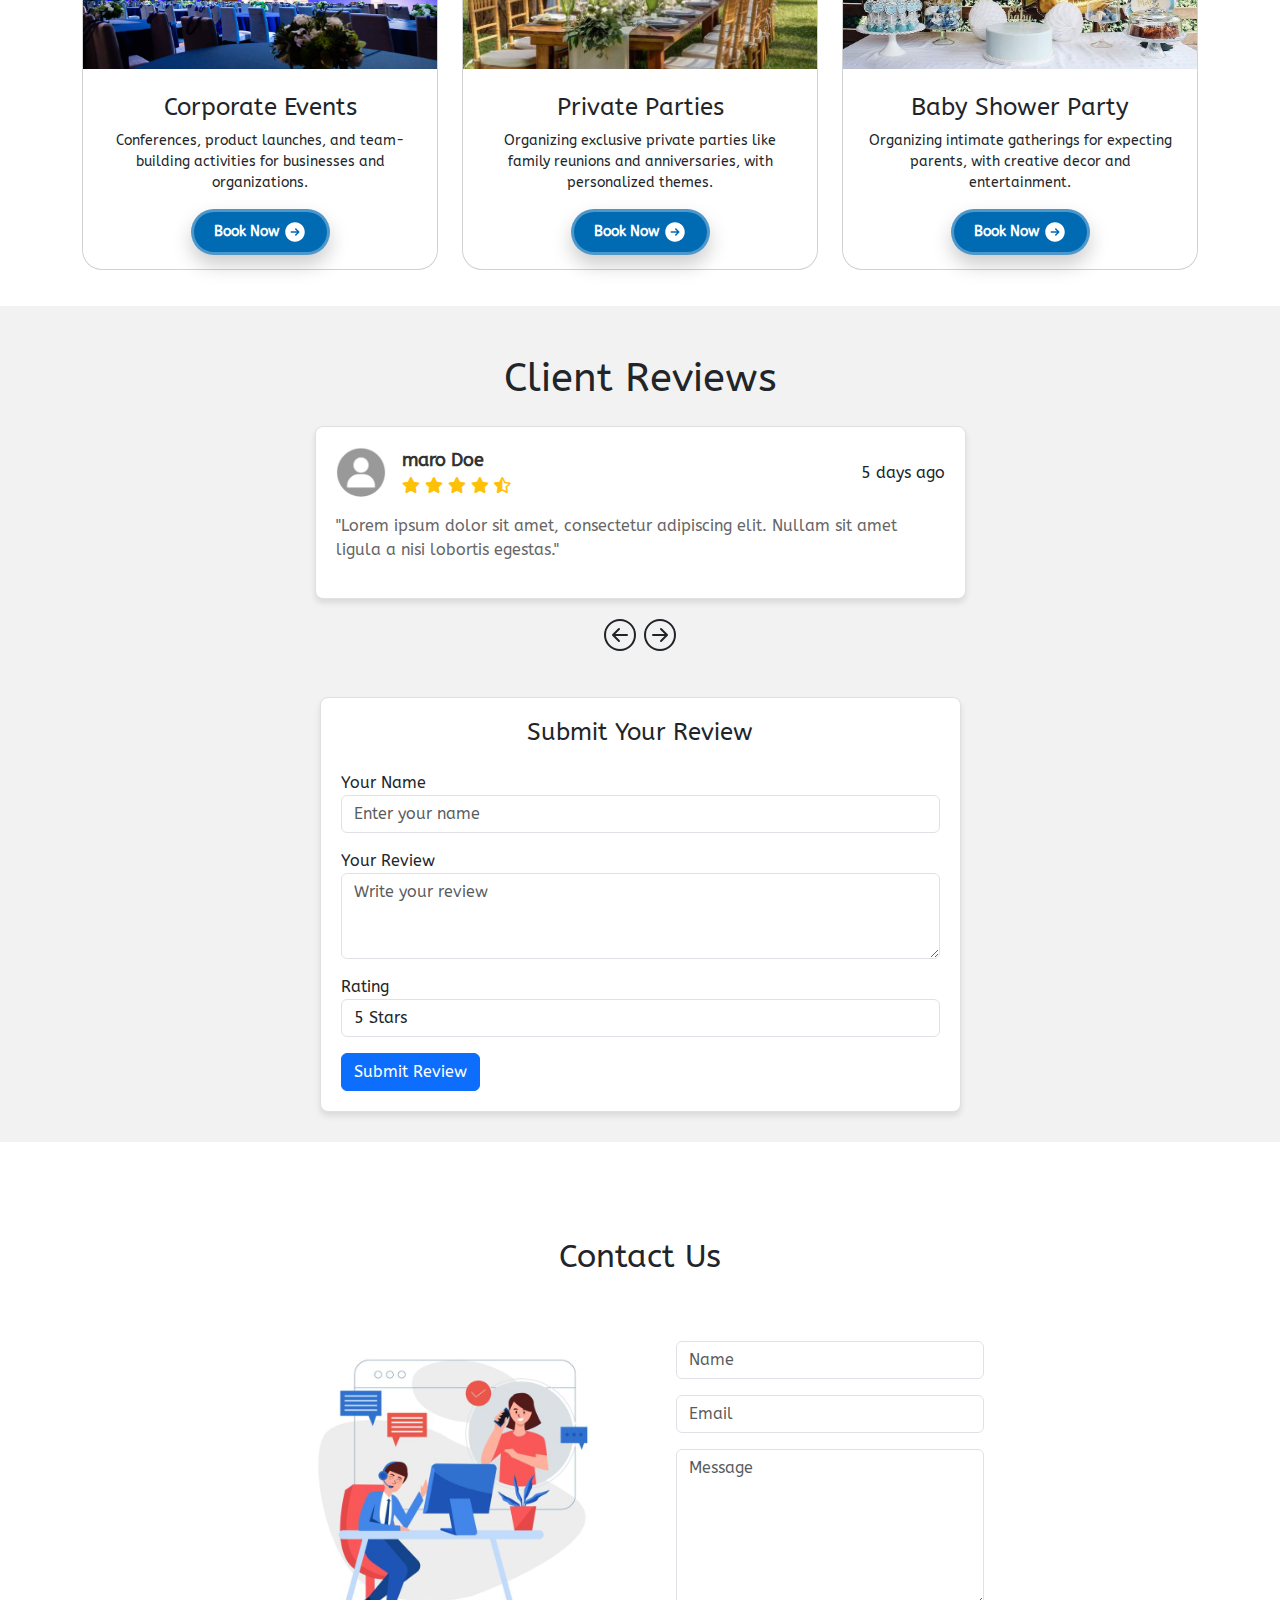
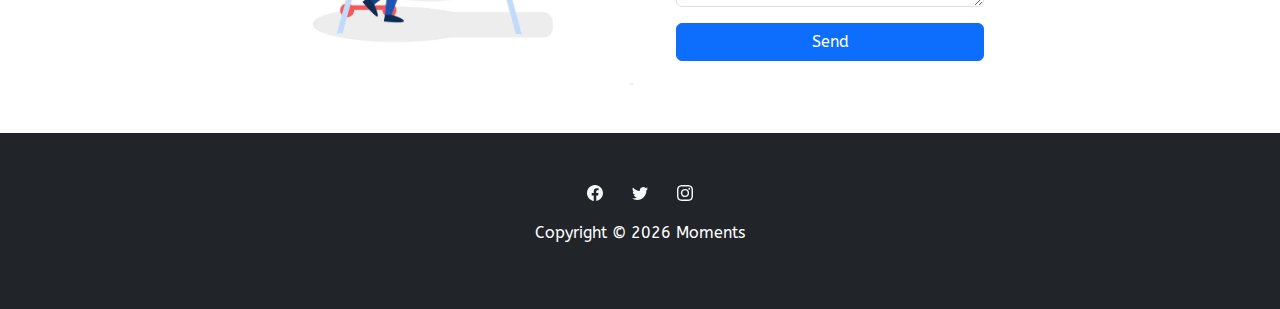
==== commit 5bb7a0dd: "adjust review section and footer" ====
--- a/index.html
+++ b/index.html
@@ -13,7 +13,6 @@
     <link rel="stylesheet" href="https://fonts.googleapis.com/css?family=Allerta&amp;display=swap">
     <link rel="stylesheet" href="assets/css/swiper-icons.css">
     <link rel="stylesheet" href="assets/fonts/fontawesome-all.min.css">
-    <link rel="stylesheet" href="assets/css/animate.min.css">
     <link rel="stylesheet" href="assets/css/login_register.css">
     <link rel="stylesheet" href="assets/css/nav.css">
     <link rel="stylesheet" href="assets/css/profile.css">
@@ -44,7 +43,7 @@
     <main>
         <div id="hero-section">
             <div class="container">
-                <section class="jello animated hero-banner py-5">
+                <section class="hero-banner py-5">
                     <div class="container h-100">
                         <div class="row h-100">
                             <div class="col-md-10 col-xl-8 text-center d-flex d-sm-flex d-md-flex justify-content-center align-items-center mx-auto justify-content-md-start align-items-md-center justify-content-xl-center">
@@ -179,15 +178,14 @@
         <div id="reviews" class="pt-5">
             <div class="container">
                 <h1 class="text-center mb-4">Client Reviews</h1>
-                <div id="clients-reviews" class="container">
-    <div class="row">
-      <div class="col-md-6 mx-auto">
-        <div class="review-card">
-          <div class="d-flex justify-content-between align-items-center mb-3">
-            <div class="reviewer-info">
-                <img src="assets/img/avatar.jpg" class="profile-img"/>
-                <div>
-              <div class="reviewer-name">John Doe</div>
+                <div class="align-items-center" id="clients-reviews">
+                    <div class="col-md-7 col-lg-7 mx-auto">    <div id="reviews-row">
+      <div class="review-card">
+        <div class="d-flex justify-content-between align-items-center mb-3">
+          <div class="reviewer-info">
+            <img src="assets/img/avatar.jpg" class="profile-img" />
+            <div>
+              <div class="reviewer-name">Mohamed Hassan</div>
               <div class="ml-2 review-rating">
                 <i class="fas fa-star"></i>
                 <i class="fas fa-star"></i>
@@ -195,18 +193,76 @@
                 <i class="fas fa-star"></i>
                 <i class="fas fa-star-half-alt"></i>
               </div>
-                    </div>
+            </div>
+            </div>
+            <div>
+              <div>5 months ago</div>
+            </div>
+          </div>
+          <p class="review-content">
+            "Lorem ipsum dolor sit amet, consectetur adipiscing elit. Nullam sit
+            amet ligula a nisi lobortis egestas."
+          </p>
+        </div>
+        <div class="review-card">
+          <div class="d-flex justify-content-between align-items-center mb-3">
+            <div class="reviewer-info">
+              <img src="assets/img/avatar.jpg" class="profile-img" />
+              <div>
+                <div class="reviewer-name">Mazen Mohamed</div>
+                <div class="ml-2 review-rating">
+                  <i class="fas fa-star"></i>
+                  <i class="fas fa-star"></i>
+                  <i class="fas fa-star"></i>
+                  <i class="fas fa-star"></i>
+                  <i class="fas fa-star-half-alt"></i>
+                </div>
+              </div>
+            </div>
+            <div>
+              <div>14 days ago</div>
+            </div>
+          </div>
+          <p class="review-content">
+            "Lorem ipsum dolor sit amet, consectetur adipiscing elit. Nullam sit
+            amet ligula a nisi lobortis egestas."
+          </p>
+        </div>
+        <div class="review-card">
+          <div class="d-flex justify-content-between align-items-center mb-3">
+            <div class="reviewer-info">
+              <img src="assets/img/avatar.jpg" class="profile-img" />
+              <div>
+                <div class="reviewer-name">maro Doe</div>
+                <div class="ml-2 review-rating">
+                  <i class="fas fa-star"></i>
+                  <i class="fas fa-star"></i>
+                  <i class="fas fa-star"></i>
+                  <i class="fas fa-star"></i>
+                  <i class="fas fa-star-half-alt"></i>
+                </div>
+              </div>
             </div>
             <div>
               <div>5 days ago</div>
             </div>
           </div>
-          <p class="review-content">"Lorem ipsum dolor sit amet, consectetur adipiscing elit. Nullam sit amet ligula a nisi lobortis egestas."</p>
-        </div>
-      </div>
-    </div></div>    <!-- Review Submission Form -->
-    <div class="row">
-      <div class="col-md-6 mx-auto">
+          <p class="review-content">
+            "Lorem ipsum dolor sit amet, consectetur adipiscing elit. Nullam sit
+            amet ligula a nisi lobortis egestas."
+          </p>
+        </div>
+      </div></div>
+                    <div class="d-flex justify-content-center gap-2 mb-3">
+                        <div id="l" class="arrow"><svg xmlns="http://www.w3.org/2000/svg" width="1em" height="1em" fill="currentColor" viewBox="0 0 16 16" class="bi bi-arrow-left-circle" style="font-size: 32px;">
+                                <path fill-rule="evenodd" d="M1 8a7 7 0 1 0 14 0A7 7 0 0 0 1 8m15 0A8 8 0 1 1 0 8a8 8 0 0 1 16 0m-4.5-.5a.5.5 0 0 1 0 1H5.707l2.147 2.146a.5.5 0 0 1-.708.708l-3-3a.5.5 0 0 1 0-.708l3-3a.5.5 0 1 1 .708.708L5.707 7.5z"></path>
+                            </svg></div>
+                        <div id="r" class="arrow"><svg xmlns="http://www.w3.org/2000/svg" width="1em" height="1em" fill="currentColor" viewBox="0 0 16 16" class="bi bi-arrow-right-circle" style="font-size: 32px;">
+                                <path fill-rule="evenodd" d="M1 8a7 7 0 1 0 14 0A7 7 0 0 0 1 8m15 0A8 8 0 1 1 0 8a8 8 0 0 1 16 0M4.5 7.5a.5.5 0 0 0 0 1h5.793l-2.147 2.146a.5.5 0 0 0 .708.708l3-3a.5.5 0 0 0 0-.708l-3-3a.5.5 0 1 0-.708.708L10.293 7.5z"></path>
+                            </svg></div>
+                    </div>
+                </div>    <div class="row">
+      <div class="col-md-7 mx-auto">
         <div class="form-section">
           <h4 class="text-center mb-4">Submit Your Review</h4>
           <form>
@@ -243,7 +299,7 @@
                         <div class="col col-xl-4 col-md-5" id="col-contact">
                             <div></div>
                         </div>
-                        <div class="col-lg-4 col-xl-4 col-xl-4 col-md-5">
+                        <div class="col-xl-4 col-xl-4 col-md-5">
                             <form class="p-3 p-xl-4" method="POST" action="https://api.web3forms.com/submit"><input type="hidden" name="access_key" value="159ccb73-5993-4e33-ab0d-013157dda0cf">
                                 <div class="mb-3"><input class="form-control" type="text" id="name-1" name="name" placeholder="Name"></div>
                                 <div class="mb-3"><input class="form-control" type="email" id="email-1" name="email" placeholder="Email"></div>
@@ -270,14 +326,15 @@
                         <path d="M8 0C5.829 0 5.556.01 4.703.048 3.85.088 3.269.222 2.76.42a3.917 3.917 0 0 0-1.417.923A3.927 3.927 0 0 0 .42 2.76C.222 3.268.087 3.85.048 4.7.01 5.555 0 5.827 0 8.001c0 2.172.01 2.444.048 3.297.04.852.174 1.433.372 1.942.205.526.478.972.923 1.417.444.445.89.719 1.416.923.51.198 1.09.333 1.942.372C5.555 15.99 5.827 16 8 16s2.444-.01 3.298-.048c.851-.04 1.434-.174 1.943-.372a3.916 3.916 0 0 0 1.416-.923c.445-.445.718-.891.923-1.417.197-.509.332-1.09.372-1.942C15.99 10.445 16 10.173 16 8s-.01-2.445-.048-3.299c-.04-.851-.175-1.433-.372-1.941a3.926 3.926 0 0 0-.923-1.417A3.911 3.911 0 0 0 13.24.42c-.51-.198-1.092-.333-1.943-.372C10.443.01 10.172 0 7.998 0h.003zm-.717 1.442h.718c2.136 0 2.389.007 3.232.046.78.035 1.204.166 1.486.275.373.145.64.319.92.599.28.28.453.546.598.92.11.281.24.705.275 1.485.039.843.047 1.096.047 3.231s-.008 2.389-.047 3.232c-.035.78-.166 1.203-.275 1.485a2.47 2.47 0 0 1-.599.919c-.28.28-.546.453-.92.598-.28.11-.704.24-1.485.276-.843.038-1.096.047-3.232.047s-2.39-.009-3.233-.047c-.78-.036-1.203-.166-1.485-.276a2.478 2.478 0 0 1-.92-.598 2.48 2.48 0 0 1-.6-.92c-.109-.281-.24-.705-.275-1.485-.038-.843-.046-1.096-.046-3.233 0-2.136.008-2.388.046-3.231.036-.78.166-1.204.276-1.486.145-.373.319-.64.599-.92.28-.28.546-.453.92-.598.282-.11.705-.24 1.485-.276.738-.034 1.024-.044 2.515-.045v.002zm4.988 1.328a.96.96 0 1 0 0 1.92.96.96 0 0 0 0-1.92zm-4.27 1.122a4.109 4.109 0 1 0 0 8.217 4.109 4.109 0 0 0 0-8.217zm0 1.441a2.667 2.667 0 1 1 0 5.334 2.667 2.667 0 0 1 0-5.334"></path>
                     </svg></li>
             </ul>
-            <p class="mb-0" style="color: var(--bs-body-bg);">Copyright © 2024 Moments<span>متنساش تخلي السنة&nbsp; اتوماتيك&nbsp;</span></p>
+            <p id="footer-p">Paragraph</p>
         </div>
     </footer>
     <script src="assets/bootstrap/js/bootstrap.min.js"></script>
-    <script src="assets/js/bs-init.js"></script>
     <script src="assets/js/book.js"></script>
+    <script src="assets/js/footer.js"></script>
     <script src="assets/js/password.js"></script>
     <script src="assets/js/profile.js"></script>
+    <script src="assets/js/reviews.js"></script>
     <script src="assets/js/scroll.js"></script>
 </body>
 
--- a/assets/css/styles.css
+++ b/assets/css/styles.css
@@ -165,14 +165,13 @@
   box-shadow: 0 4px 6px rgba(0, 0, 0, 0.1);
 }
 
-.total-reviews {
-  font-size: 24px;
-  font-weight: bold;
-  color: #007bff;
+.form-group {
+  margin-bottom: 1rem;
 }
 
-.form-group {
-  margin-bottom: 1rem;
+.arrow:hover {
+  cursor: pointer;
+  color: var(--bs-blue);
 }
 
 /* contact */
@@ -182,7 +181,3 @@
   background-size: contain;
 }
 
-#reviews-row {
-  height: 200px;
-}
-
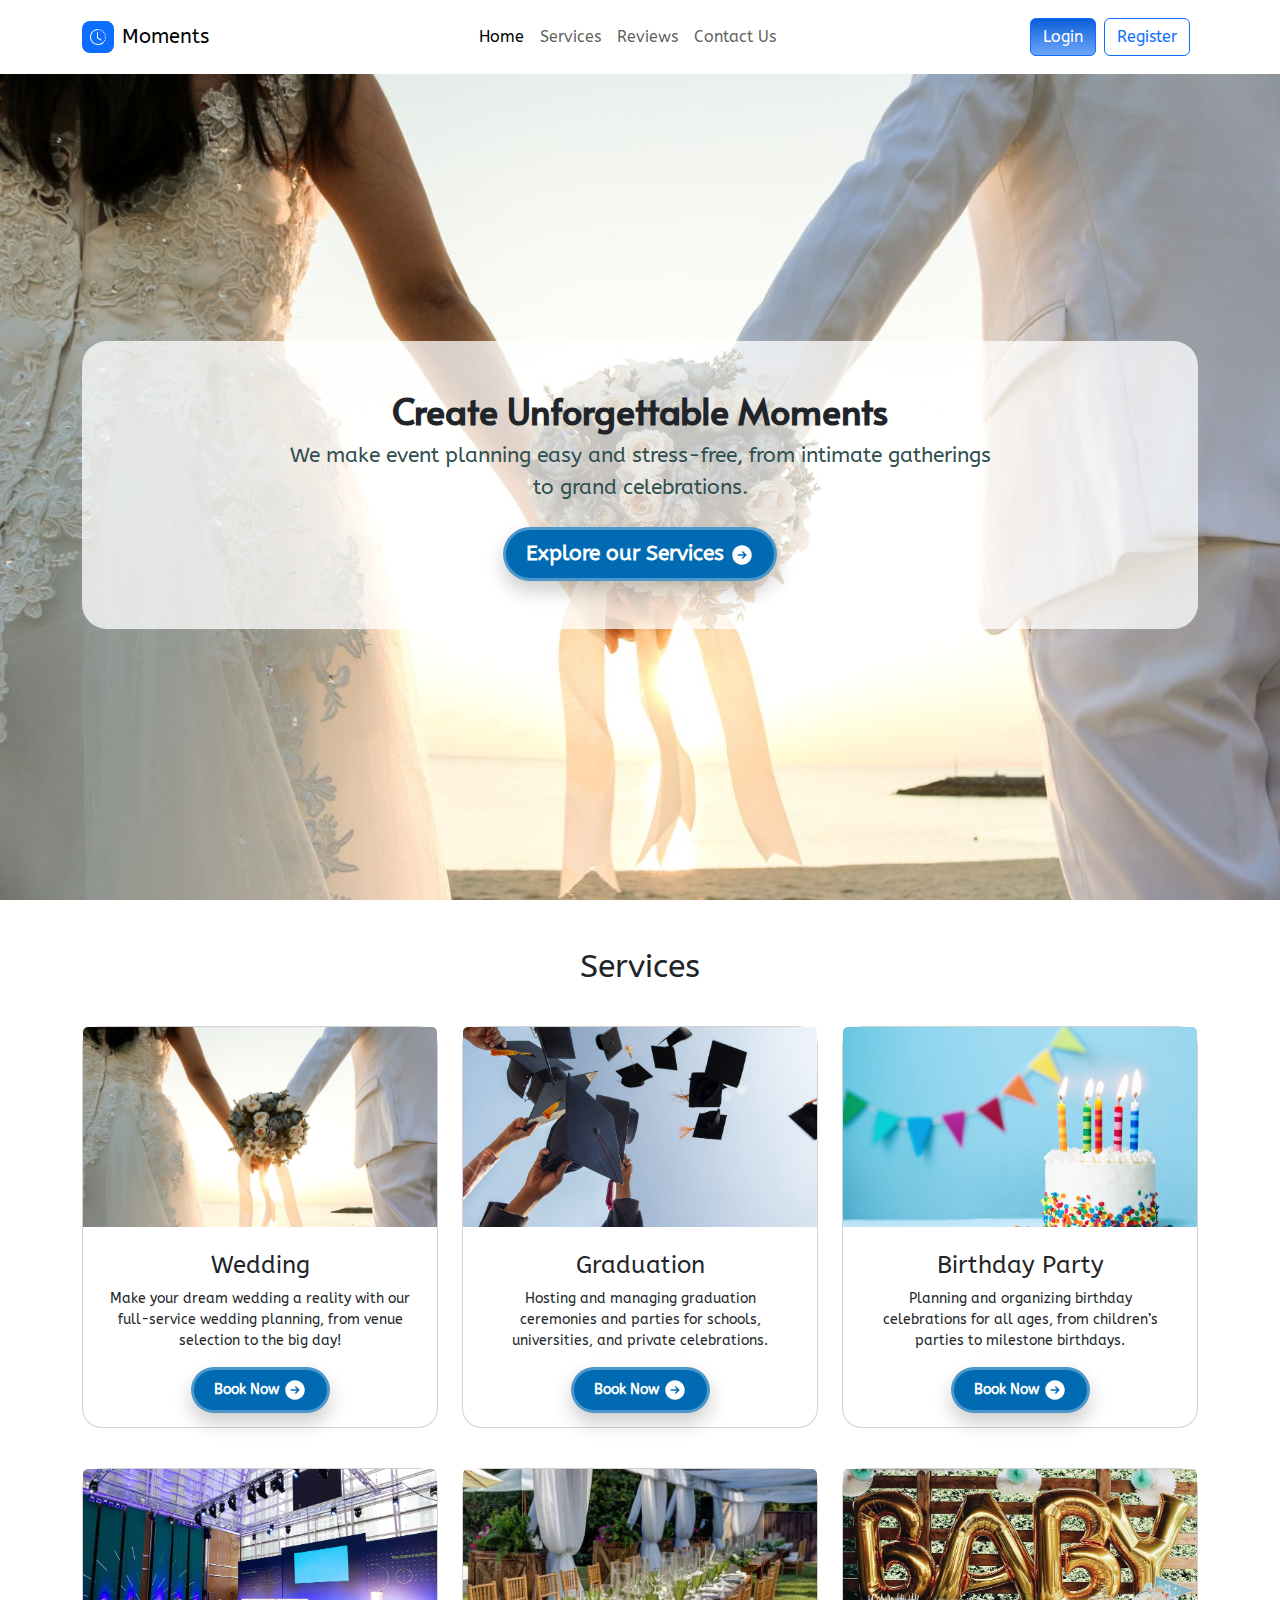
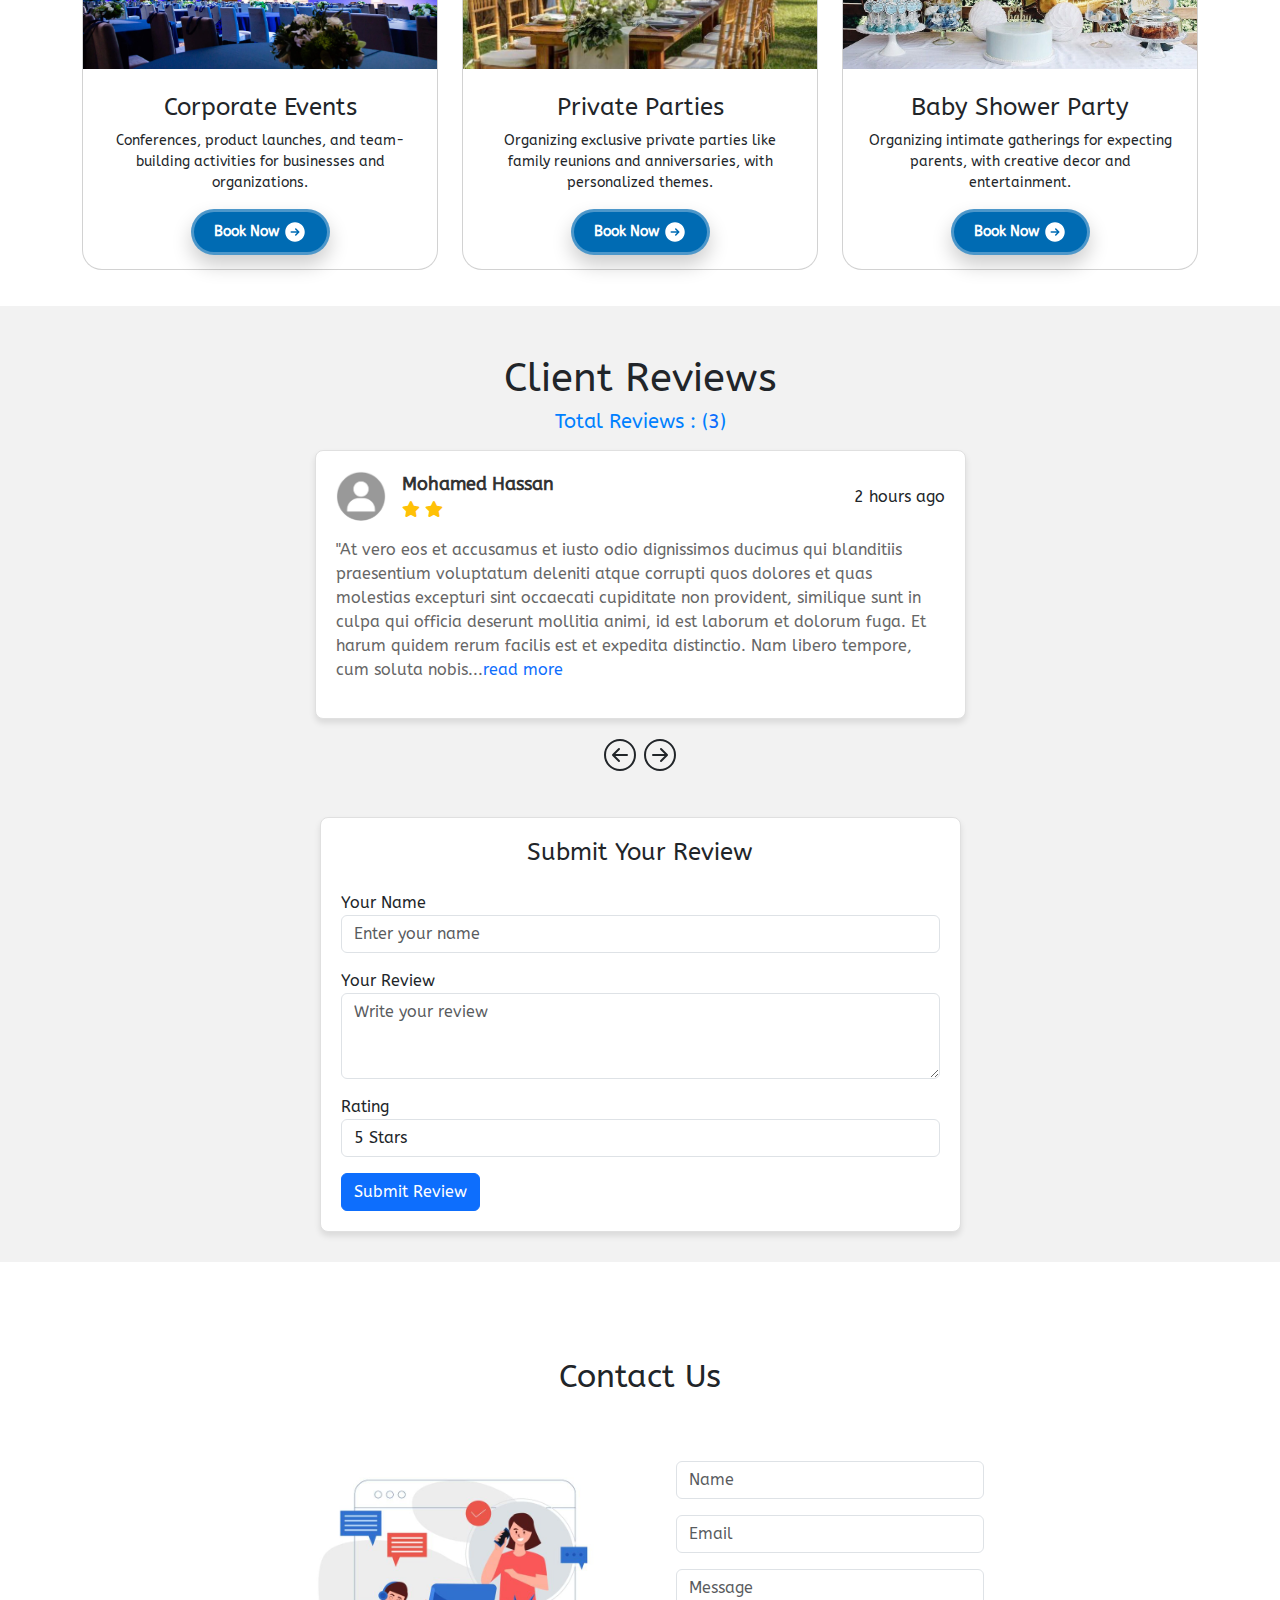
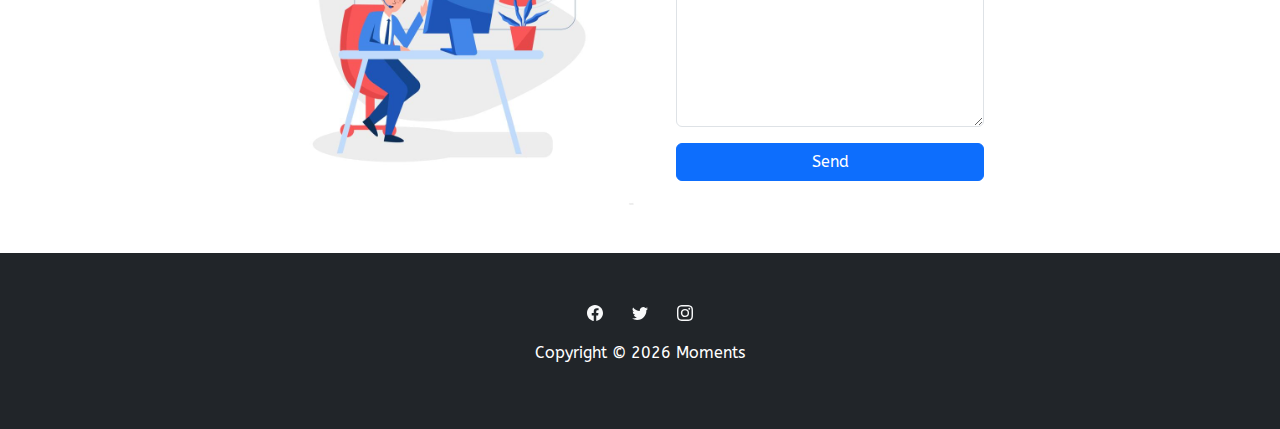
==== commit 50e21278: "make elements more responsive" ====
--- a/index.html
+++ b/index.html
@@ -177,82 +177,68 @@
         </div>
         <div id="reviews" class="pt-5">
             <div class="container">
-                <h1 class="text-center mb-4">Client Reviews</h1>
+                <h1 class="text-center">Client Reviews</h1>
+                <h5 class="text-center mb-3"><span style="color: rgb(0, 128, 255);">Total Reviews : (</span><span id="reviews-no"><span style="color: rgb(0, 128, 255);">0</span></span><span style="color: rgb(0, 128, 255);">)</span></h5>
                 <div class="align-items-center" id="clients-reviews">
-                    <div class="col-md-7 col-lg-7 mx-auto">    <div id="reviews-row">
-      <div class="review-card">
-        <div class="d-flex justify-content-between align-items-center mb-3">
-          <div class="reviewer-info">
-            <img src="assets/img/avatar.jpg" class="profile-img" />
-            <div>
-              <div class="reviewer-name">Mohamed Hassan</div>
-              <div class="ml-2 review-rating">
-                <i class="fas fa-star"></i>
-                <i class="fas fa-star"></i>
-                <i class="fas fa-star"></i>
-                <i class="fas fa-star"></i>
-                <i class="fas fa-star-half-alt"></i>
-              </div>
-            </div>
-            </div>
-            <div>
-              <div>5 months ago</div>
-            </div>
+                    <div class="col-md-7 col-lg-7 mx-auto">
+                        <div id="reviews-row"><div class="review-card">
+    <div id = "review-header" class="mb-3">
+      <div class="reviewer-info">
+        <img src="assets/img/avatar.jpg" class="profile-img" />
+        <div>
+          <div class="reviewer-name">Mazen Mohamed</div>
+          <div class="ml-2 review-rating">
+            <i class="fas fa-star"></i>
+            <i class="fas fa-star"></i>
+            <i class="fas fa-star"></i>
+            <i class="fas fa-star"></i>
+            <i class="fas fa-star"></i>
           </div>
-          <p class="review-content">
-            "Lorem ipsum dolor sit amet, consectetur adipiscing elit. Nullam sit
-            amet ligula a nisi lobortis egestas."
-          </p>
-        </div>
-        <div class="review-card">
-          <div class="d-flex justify-content-between align-items-center mb-3">
-            <div class="reviewer-info">
-              <img src="assets/img/avatar.jpg" class="profile-img" />
-              <div>
-                <div class="reviewer-name">Mazen Mohamed</div>
-                <div class="ml-2 review-rating">
-                  <i class="fas fa-star"></i>
-                  <i class="fas fa-star"></i>
-                  <i class="fas fa-star"></i>
-                  <i class="fas fa-star"></i>
-                  <i class="fas fa-star-half-alt"></i>
-                </div>
-              </div>
-            </div>
-            <div>
-              <div>14 days ago</div>
-            </div>
+        </div>
+      </div>
+      <div class="review-time">5 months ago</div>
+      </div>
+      <p class="review-content">
+        "At vero eos et accusamus et iusto odio dignissimos ducimus qui blanditiis praesentium voluptatum deleniti atque corrupti quos dolores et quas molestias excepturi sint occaecati cupiditate non provident, similique sunt in culpa qui officia deserunt mollitia animi, id est laborum et dolorum fuga."
+      </p>
+    </div><div class="review-card">
+    <div id = "review-header" class="mb-3">
+      <div class="reviewer-info">
+        <img src="assets/img/avatar.jpg" class="profile-img" />
+        <div>
+          <div class="reviewer-name">Mohamed Hassan</div>
+          <div class="ml-2 review-rating">
+            <i class="fas fa-star"></i>
+            <i class="fas fa-star"></i>
           </div>
-          <p class="review-content">
-            "Lorem ipsum dolor sit amet, consectetur adipiscing elit. Nullam sit
-            amet ligula a nisi lobortis egestas."
-          </p>
-        </div>
-        <div class="review-card">
-          <div class="d-flex justify-content-between align-items-center mb-3">
-            <div class="reviewer-info">
-              <img src="assets/img/avatar.jpg" class="profile-img" />
-              <div>
-                <div class="reviewer-name">maro Doe</div>
-                <div class="ml-2 review-rating">
-                  <i class="fas fa-star"></i>
-                  <i class="fas fa-star"></i>
-                  <i class="fas fa-star"></i>
-                  <i class="fas fa-star"></i>
-                  <i class="fas fa-star-half-alt"></i>
-                </div>
-              </div>
-            </div>
-            <div>
-              <div>5 days ago</div>
-            </div>
+        </div>
+      </div>
+      <div class="review-time">2 hours ago</div>
+      </div>
+      <p class="review-content">
+        "At vero eos et accusamus et iusto odio dignissimos ducimus qui blanditiis praesentium voluptatum deleniti atque corrupti quos dolores et quas molestias excepturi sint occaecati cupiditate non provident, similique sunt in culpa qui officia deserunt mollitia animi, id est laborum et dolorum fuga. Et harum quidem rerum facilis est et expedita distinctio. Nam libero tempore, cum soluta nobis est eligendi optio cumque nihil impedit quo minus id quod maxime placeat facere possimus, omnis voluptas assumenda est, omnis dolor repellendus. Temporibus autem quibusdam et aut officiis debitis aut rerum necessitatibus saepe eveniet ut et voluptates repudiandae sint et molestiae non recusandae. Itaque earum rerum hic tenetur a sapiente delectus, ut aut reiciendis voluptatibus maiores alias consequatur aut perferendis doloribus asperiores repellat."
+      </p>
+    </div><div class="review-card">
+    <div id = "review-header" class="mb-3">
+      <div class="reviewer-info">
+        <img src="assets/img/avatar.jpg" class="profile-img" />
+        <div>
+          <div class="reviewer-name">Moussa Mohamed</div>
+          <div class="ml-2 review-rating">
+            <i class="fas fa-star"></i>
+            <i class="fas fa-star"></i>
+            <i class="fas fa-star"></i>
+            <i class="fas fa-star"></i>
           </div>
-          <p class="review-content">
-            "Lorem ipsum dolor sit amet, consectetur adipiscing elit. Nullam sit
-            amet ligula a nisi lobortis egestas."
-          </p>
-        </div>
-      </div></div>
+        </div>
+      </div>
+      <div class="review-time">15 Days ago</div>
+      </div>
+      <p class="review-content">
+        "At vero eos et accusamus et iusto odio dignissimos ducimus qui blanditiis praesentium voluptatum deleniti atque corrupti quos dolores et quas molestias excepturi sint occaecati cupiditate non provident, similique sunt in culpa qui officia deserunt mollitia animi, id est laborum et dolorum fuga. Et harum quidem rerum facilis est et expedita distinctio. Nam libero tempore, cum soluta nobis est eligendi optio cumque nihil impedit quo minus id quod maxime placeat facere possimus, omnis voluptas assumenda est, omnis dolor repellendus. Temporibus autem quibusdam et aut officiis debitis aut rerum necessitatibus saepe eveniet ut et voluptates repudiandae sint et molestiae non recusandae. Itaque earum rerum hic tenetur a sapiente delectus, ut aut reiciendis voluptatibus maiores alias consequatur aut perferendis doloribus asperiores repellat."
+      </p>
+    </div></div>
+                    </div>
                     <div class="d-flex justify-content-center gap-2 mb-3">
                         <div id="l" class="arrow"><svg xmlns="http://www.w3.org/2000/svg" width="1em" height="1em" fill="currentColor" viewBox="0 0 16 16" class="bi bi-arrow-left-circle" style="font-size: 32px;">
                                 <path fill-rule="evenodd" d="M1 8a7 7 0 1 0 14 0A7 7 0 0 0 1 8m15 0A8 8 0 1 1 0 8a8 8 0 0 1 16 0m-4.5-.5a.5.5 0 0 1 0 1H5.707l2.147 2.146a.5.5 0 0 1-.708.708l-3-3a.5.5 0 0 1 0-.708l3-3a.5.5 0 1 1 .708.708L5.707 7.5z"></path>
@@ -326,7 +312,7 @@
                         <path d="M8 0C5.829 0 5.556.01 4.703.048 3.85.088 3.269.222 2.76.42a3.917 3.917 0 0 0-1.417.923A3.927 3.927 0 0 0 .42 2.76C.222 3.268.087 3.85.048 4.7.01 5.555 0 5.827 0 8.001c0 2.172.01 2.444.048 3.297.04.852.174 1.433.372 1.942.205.526.478.972.923 1.417.444.445.89.719 1.416.923.51.198 1.09.333 1.942.372C5.555 15.99 5.827 16 8 16s2.444-.01 3.298-.048c.851-.04 1.434-.174 1.943-.372a3.916 3.916 0 0 0 1.416-.923c.445-.445.718-.891.923-1.417.197-.509.332-1.09.372-1.942C15.99 10.445 16 10.173 16 8s-.01-2.445-.048-3.299c-.04-.851-.175-1.433-.372-1.941a3.926 3.926 0 0 0-.923-1.417A3.911 3.911 0 0 0 13.24.42c-.51-.198-1.092-.333-1.943-.372C10.443.01 10.172 0 7.998 0h.003zm-.717 1.442h.718c2.136 0 2.389.007 3.232.046.78.035 1.204.166 1.486.275.373.145.64.319.92.599.28.28.453.546.598.92.11.281.24.705.275 1.485.039.843.047 1.096.047 3.231s-.008 2.389-.047 3.232c-.035.78-.166 1.203-.275 1.485a2.47 2.47 0 0 1-.599.919c-.28.28-.546.453-.92.598-.28.11-.704.24-1.485.276-.843.038-1.096.047-3.232.047s-2.39-.009-3.233-.047c-.78-.036-1.203-.166-1.485-.276a2.478 2.478 0 0 1-.92-.598 2.48 2.48 0 0 1-.6-.92c-.109-.281-.24-.705-.275-1.485-.038-.843-.046-1.096-.046-3.233 0-2.136.008-2.388.046-3.231.036-.78.166-1.204.276-1.486.145-.373.319-.64.599-.92.28-.28.546-.453.92-.598.282-.11.705-.24 1.485-.276.738-.034 1.024-.044 2.515-.045v.002zm4.988 1.328a.96.96 0 1 0 0 1.92.96.96 0 0 0 0-1.92zm-4.27 1.122a4.109 4.109 0 1 0 0 8.217 4.109 4.109 0 0 0 0-8.217zm0 1.441a2.667 2.667 0 1 1 0 5.334 2.667 2.667 0 0 1 0-5.334"></path>
                     </svg></li>
             </ul>
-            <p id="footer-p">Paragraph</p>
+            <p id="footer-p">Copyright © 2024 Moments</p>
         </div>
     </footer>
     <script src="assets/bootstrap/js/bootstrap.min.js"></script>
--- a/assets/css/login_register.css
+++ b/assets/css/login_register.css
@@ -160,3 +160,25 @@
   padding: 10px;
 }
 
+.event-name {
+  color: #888888;
+}
+
+#review-header {
+  display: flex;
+  justify-content: space-between;
+  align-items: center;
+}
+
+@media (max-width: 400px) {
+  body {
+    font-size: 13px;
+  }
+}
+
+@media (max-width: 400px) {
+  #login form, #register form, #book-event form {
+    width: 97%;
+  }
+}
+
--- a/assets/css/styles.css
+++ b/assets/css/styles.css
@@ -181,3 +181,29 @@
   background-size: contain;
 }
 
+.read-more {
+  color: var(--bs-blue);
+}
+
+.read-more:hover {
+  color: darkblue;
+  cursor: pointer;
+}
+
+#review-header {
+  display: flex;
+}
+
+@media (max-width: 400px) {
+  #review-header {
+    display: block;
+  }
+}
+
+@media (max-width: 400px) {
+  .review-time {
+    display: flex;
+    flex-direction: row-reverse;
+  }
+}
+
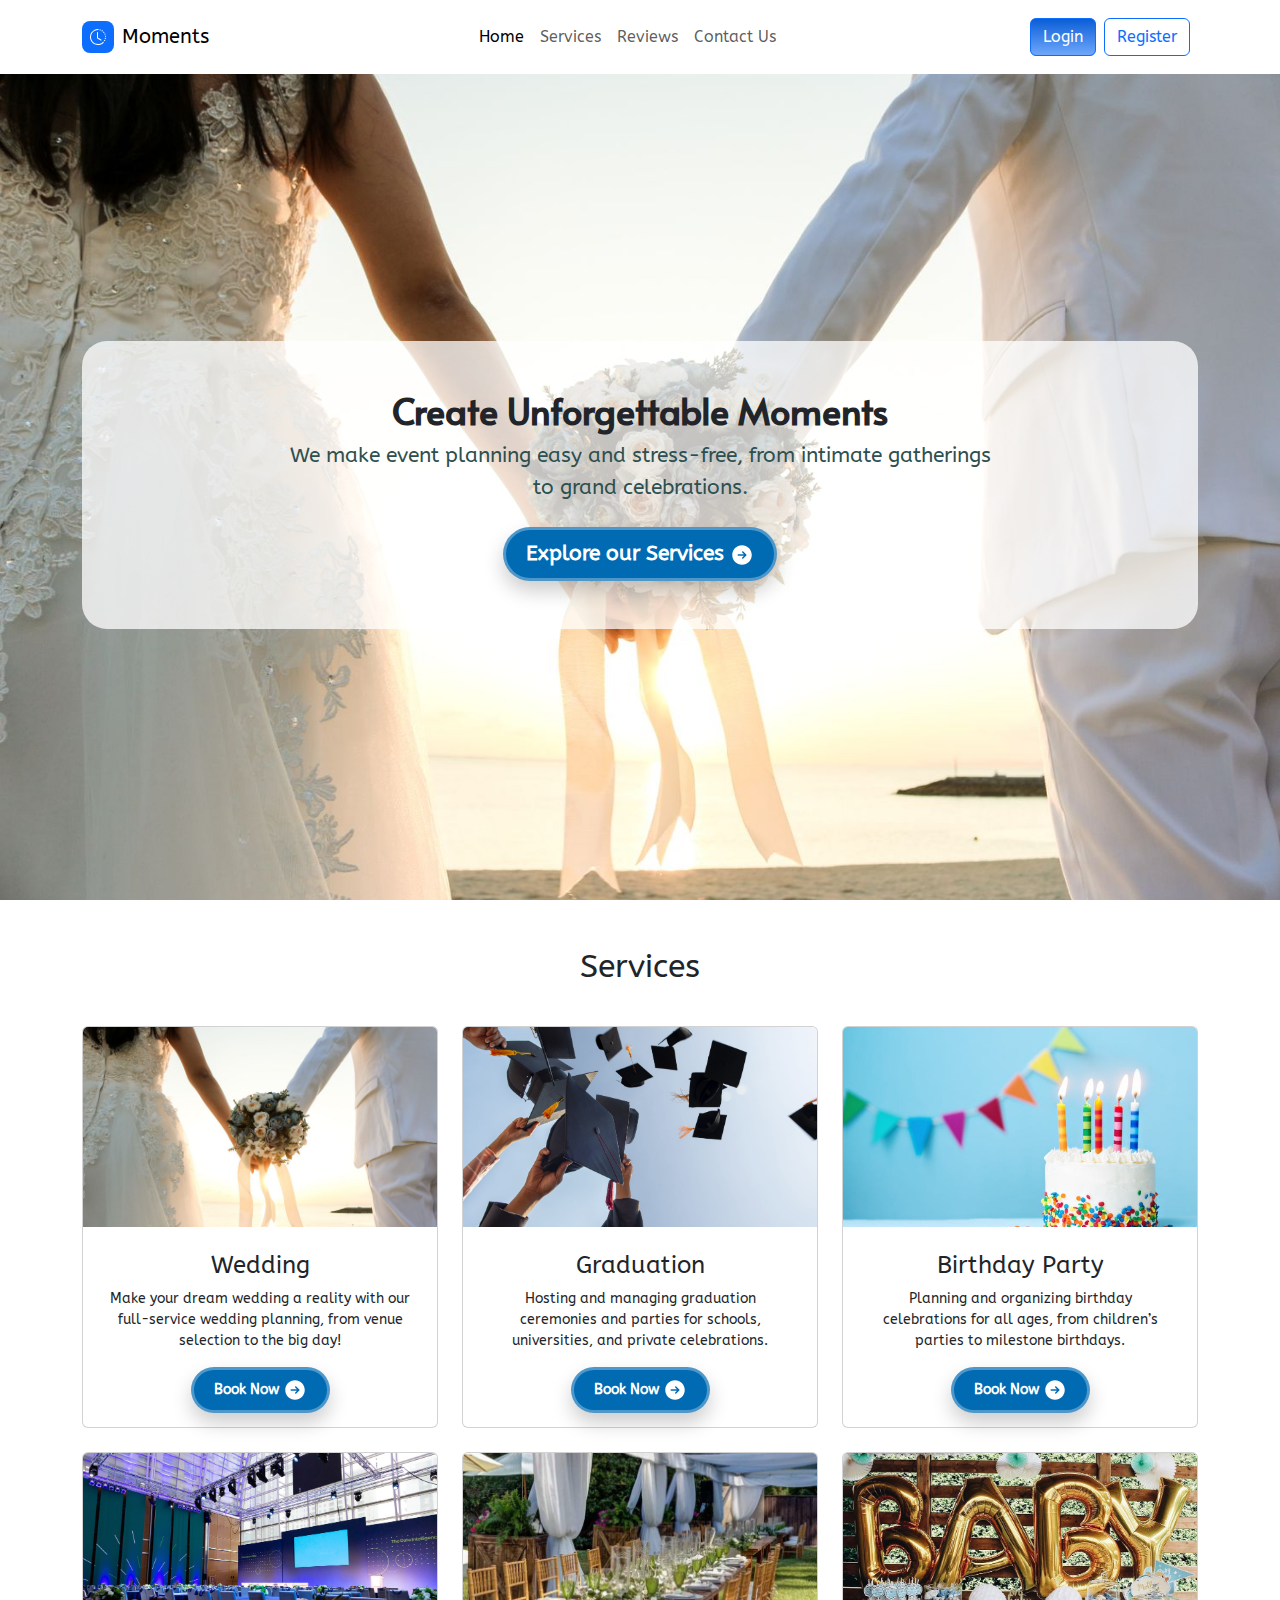
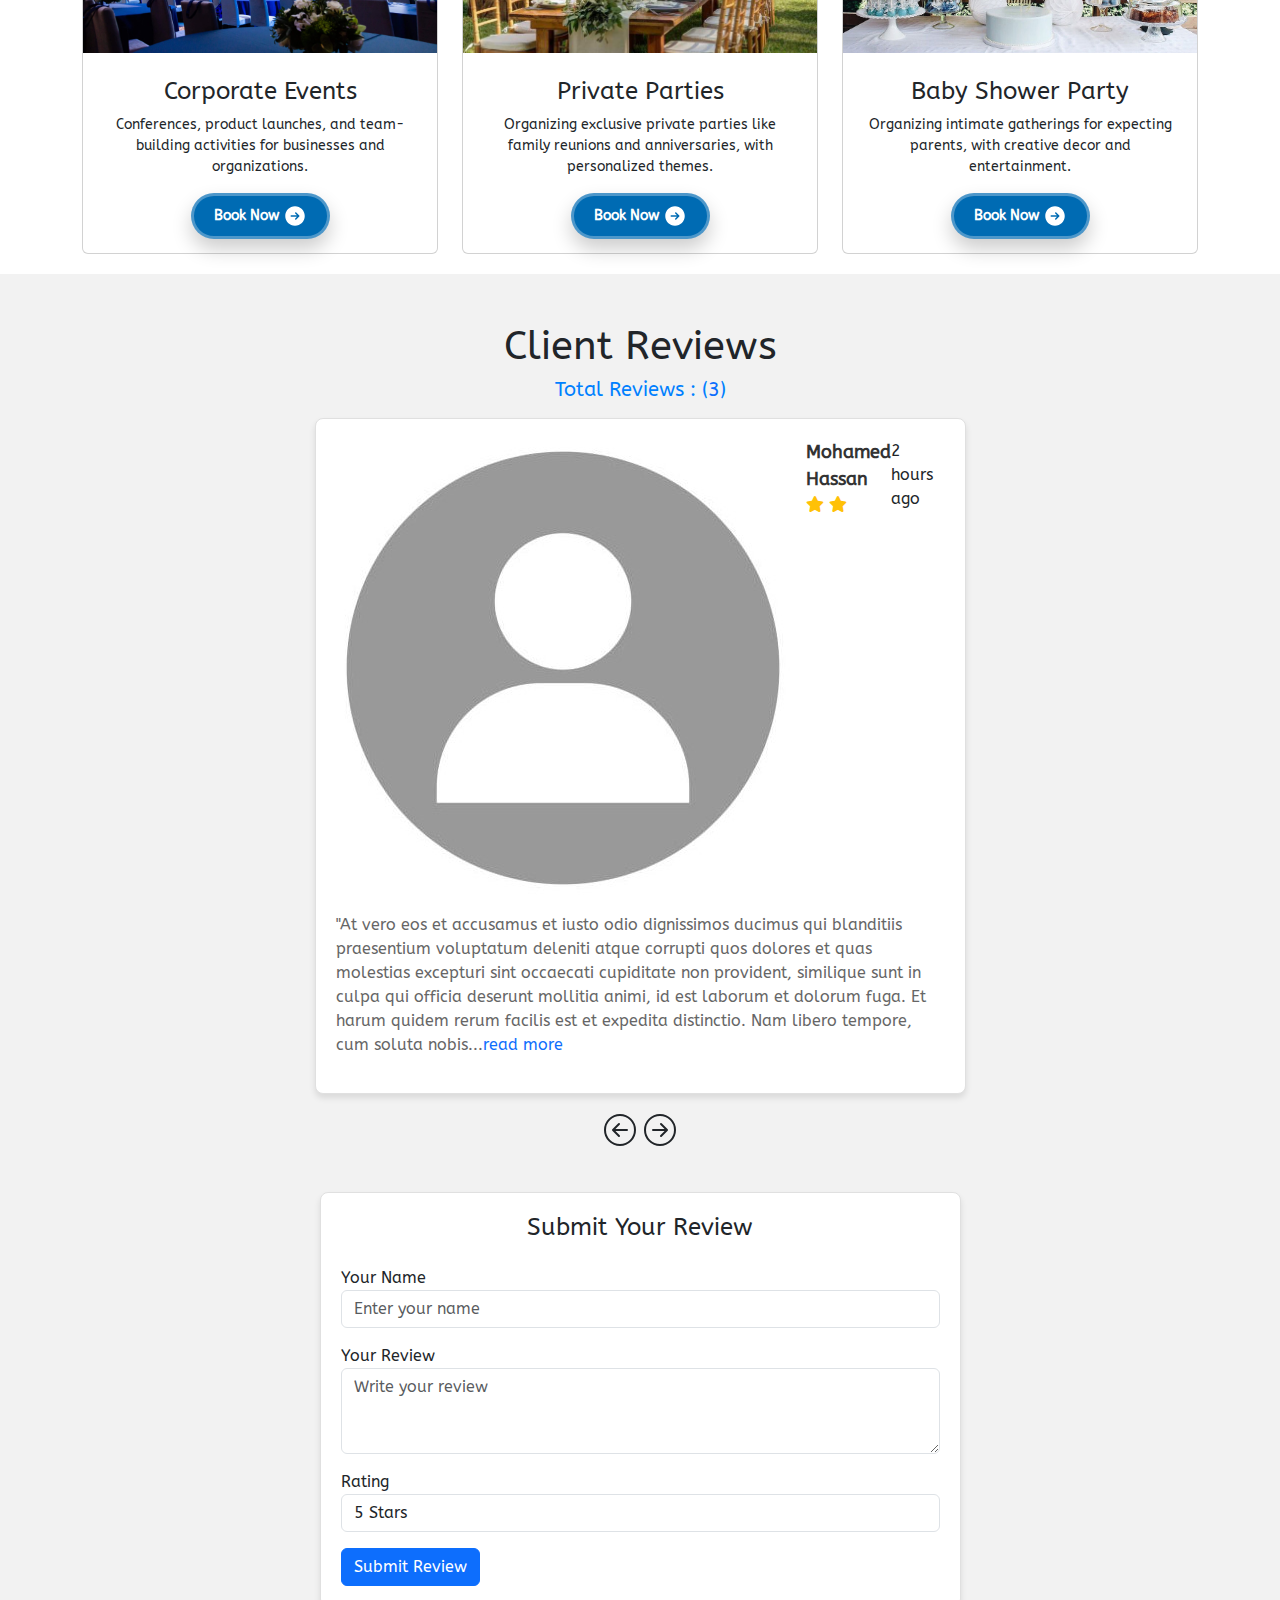
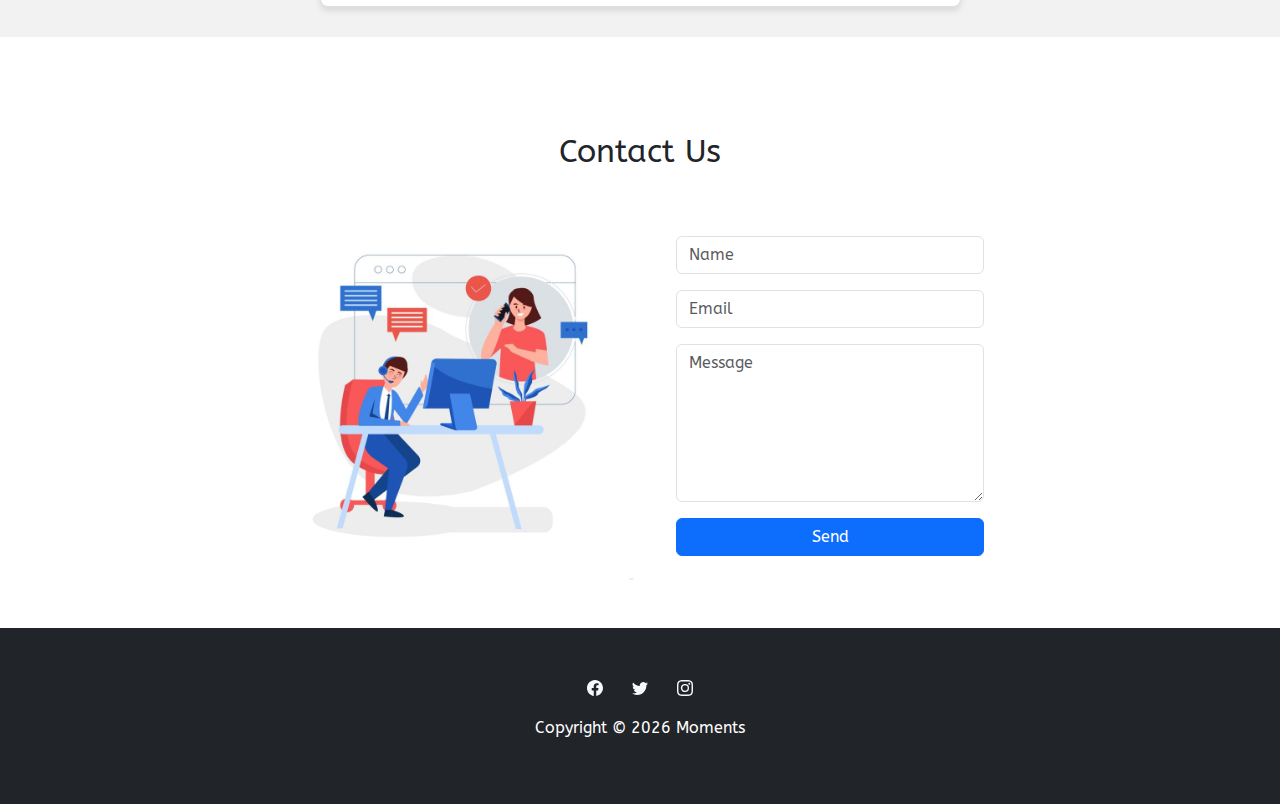
==== commit 88b45e27: "cancel dependency and add favicon" ====
--- a/index.html
+++ b/index.html
@@ -13,10 +13,9 @@
     <link rel="stylesheet" href="https://fonts.googleapis.com/css?family=Allerta&amp;display=swap">
     <link rel="stylesheet" href="assets/css/swiper-icons.css">
     <link rel="stylesheet" href="assets/fonts/fontawesome-all.min.css">
-    <link rel="stylesheet" href="assets/css/login_register.css">
     <link rel="stylesheet" href="assets/css/nav.css">
-    <link rel="stylesheet" href="assets/css/profile.css">
     <link rel="stylesheet" href="assets/css/styles.css">
+    <link rel="icon" href="assets/img/favicon.ico" type="image/x-icon">
 </head>
 
 <body>
@@ -316,10 +315,7 @@
         </div>
     </footer>
     <script src="assets/bootstrap/js/bootstrap.min.js"></script>
-    <script src="assets/js/book.js"></script>
     <script src="assets/js/footer.js"></script>
-    <script src="assets/js/password.js"></script>
-    <script src="assets/js/profile.js"></script>
     <script src="assets/js/reviews.js"></script>
     <script src="assets/js/scroll.js"></script>
 </body>
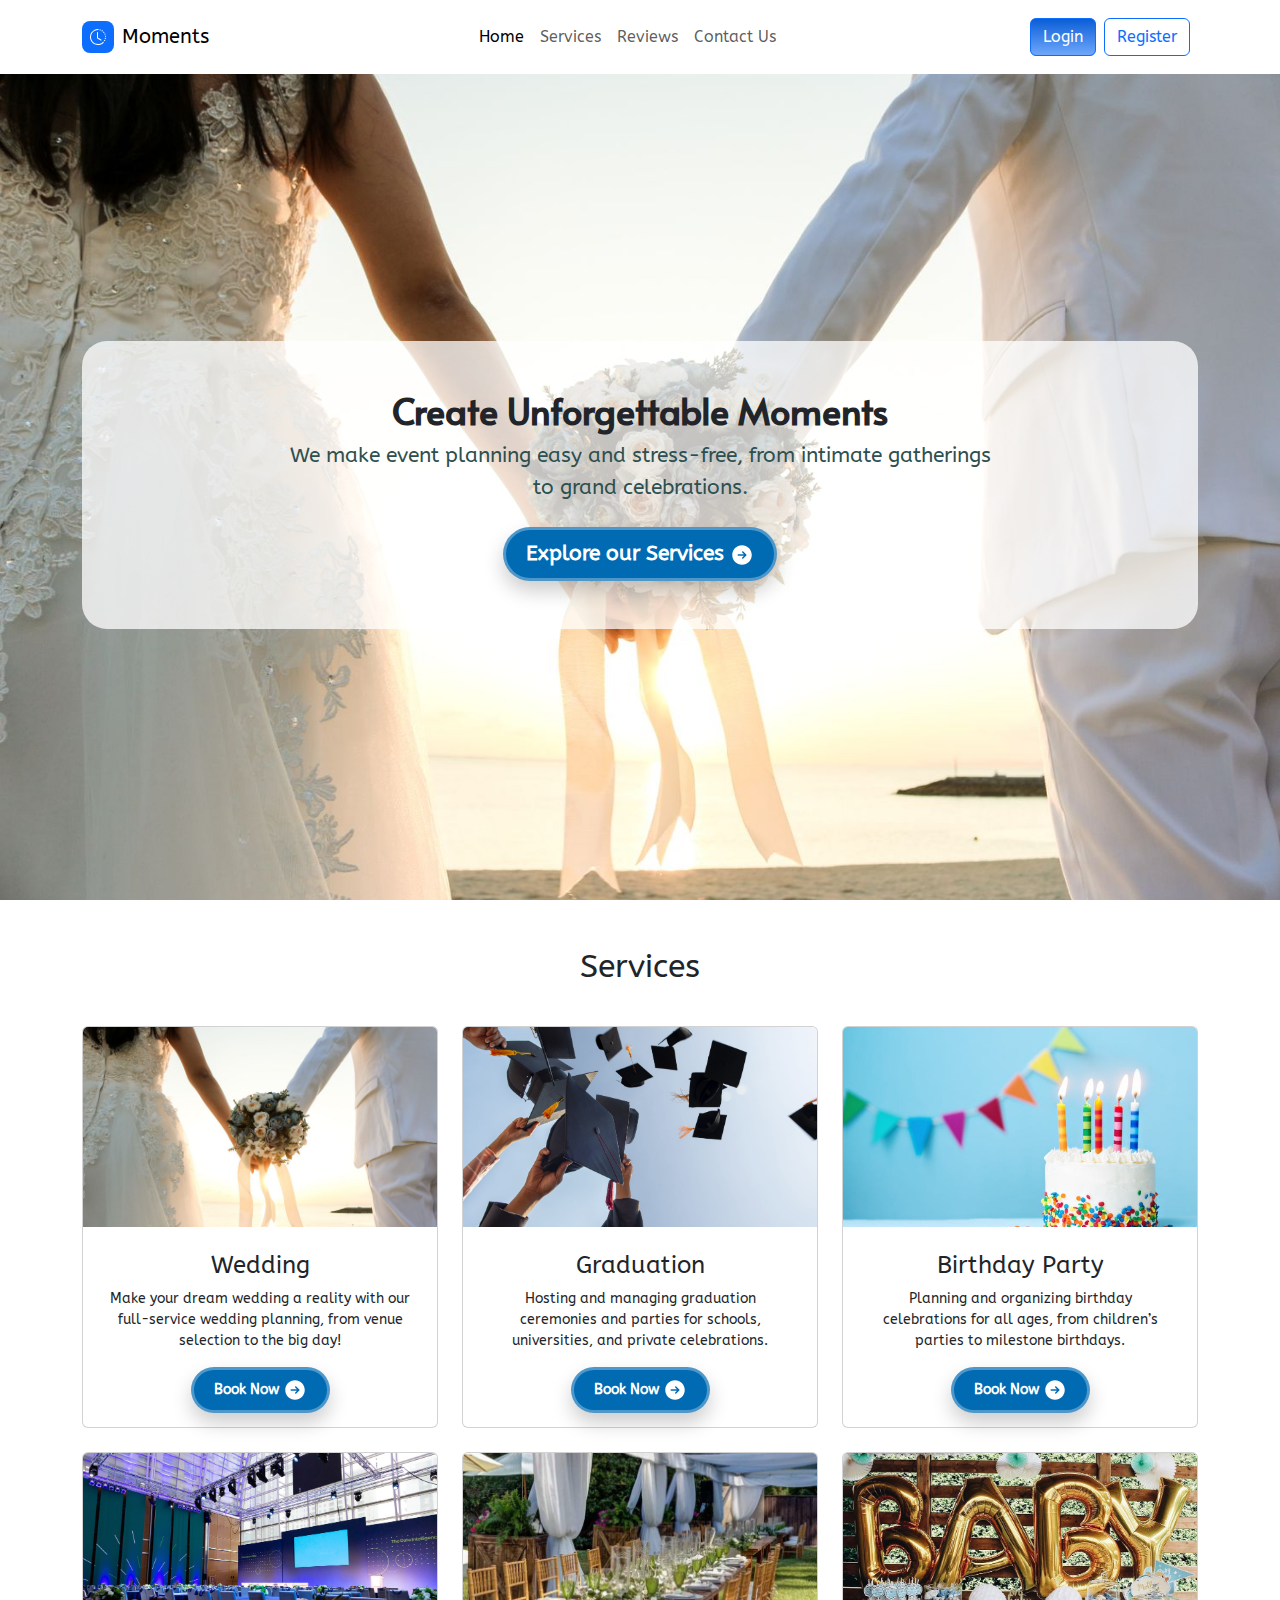
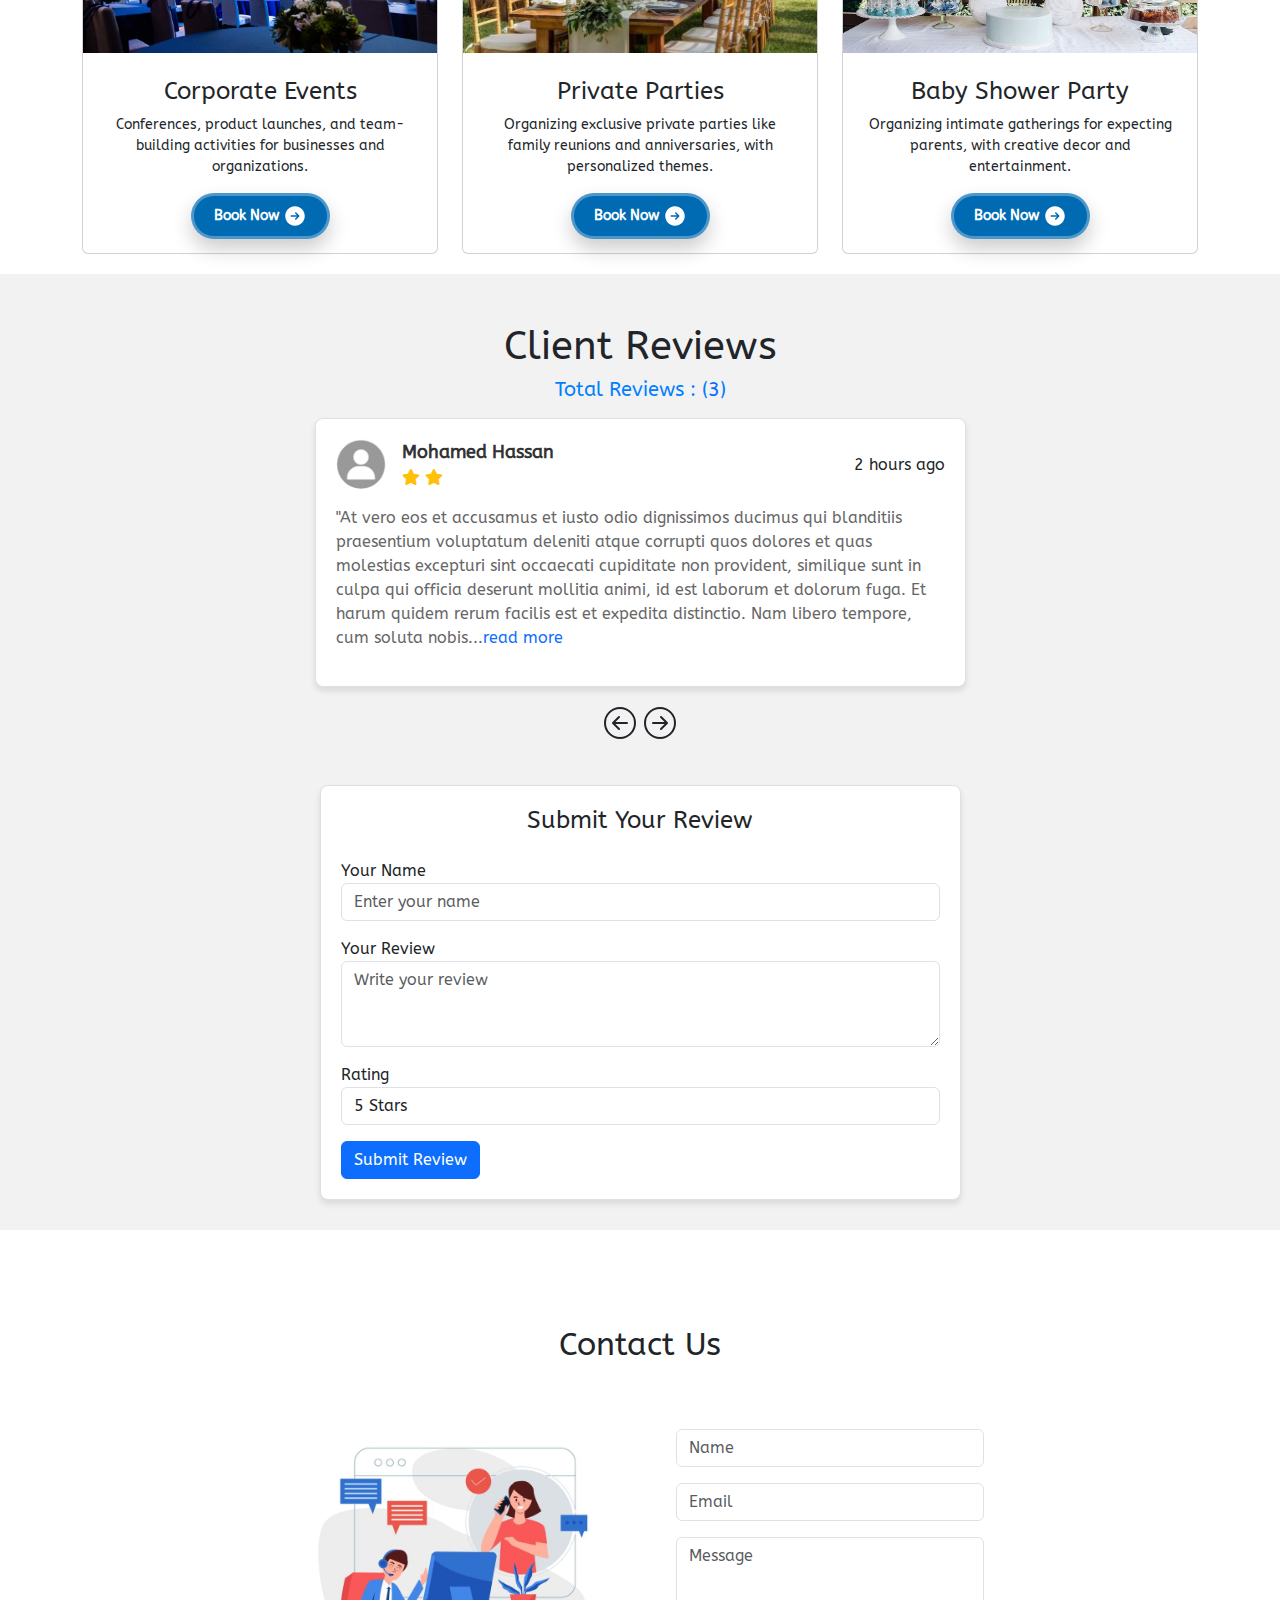
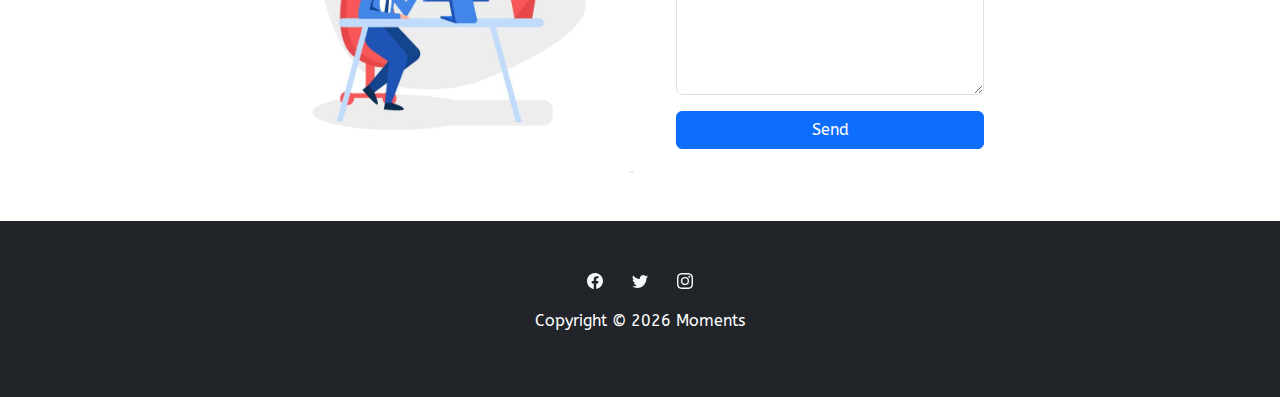
==== commit 3d9a246b: "more enhances" ====
--- a/index.html
+++ b/index.html
@@ -11,10 +11,10 @@
     <link rel="stylesheet" href="https://fonts.googleapis.com/css?family=Akshar&amp;display=swap">
     <link rel="stylesheet" href="https://fonts.googleapis.com/css?family=Alata&amp;display=swap">
     <link rel="stylesheet" href="https://fonts.googleapis.com/css?family=Allerta&amp;display=swap">
-    <link rel="stylesheet" href="assets/css/swiper-icons.css">
     <link rel="stylesheet" href="assets/fonts/fontawesome-all.min.css">
     <link rel="stylesheet" href="assets/css/nav.css">
     <link rel="stylesheet" href="assets/css/styles.css">
+
     <link rel="icon" href="assets/img/favicon.ico" type="image/x-icon">
 </head>
 
--- a/assets/css/styles.css
+++ b/assets/css/styles.css
@@ -174,6 +174,28 @@
   color: var(--bs-blue);
 }
 
+.profile-img {
+  width: 50px;
+  height: 50px;
+  border-radius: 50%;
+  object-fit: cover;
+}
+
+.read-more {
+  color: var(--bs-blue);
+}
+
+.read-more:hover {
+  color: darkblue;
+  cursor: pointer;
+}
+
+#review-header {
+  display: flex;
+  justify-content: space-between;
+  align-items: center;
+}
+
 /* contact */
 
 #col-contact {
@@ -181,19 +203,7 @@
   background-size: contain;
 }
 
-.read-more {
-  color: var(--bs-blue);
-}
-
-.read-more:hover {
-  color: darkblue;
-  cursor: pointer;
-}
-
-#review-header {
-  display: flex;
-}
-
+/* media queries */
 @media (max-width: 400px) {
   #review-header {
     display: block;
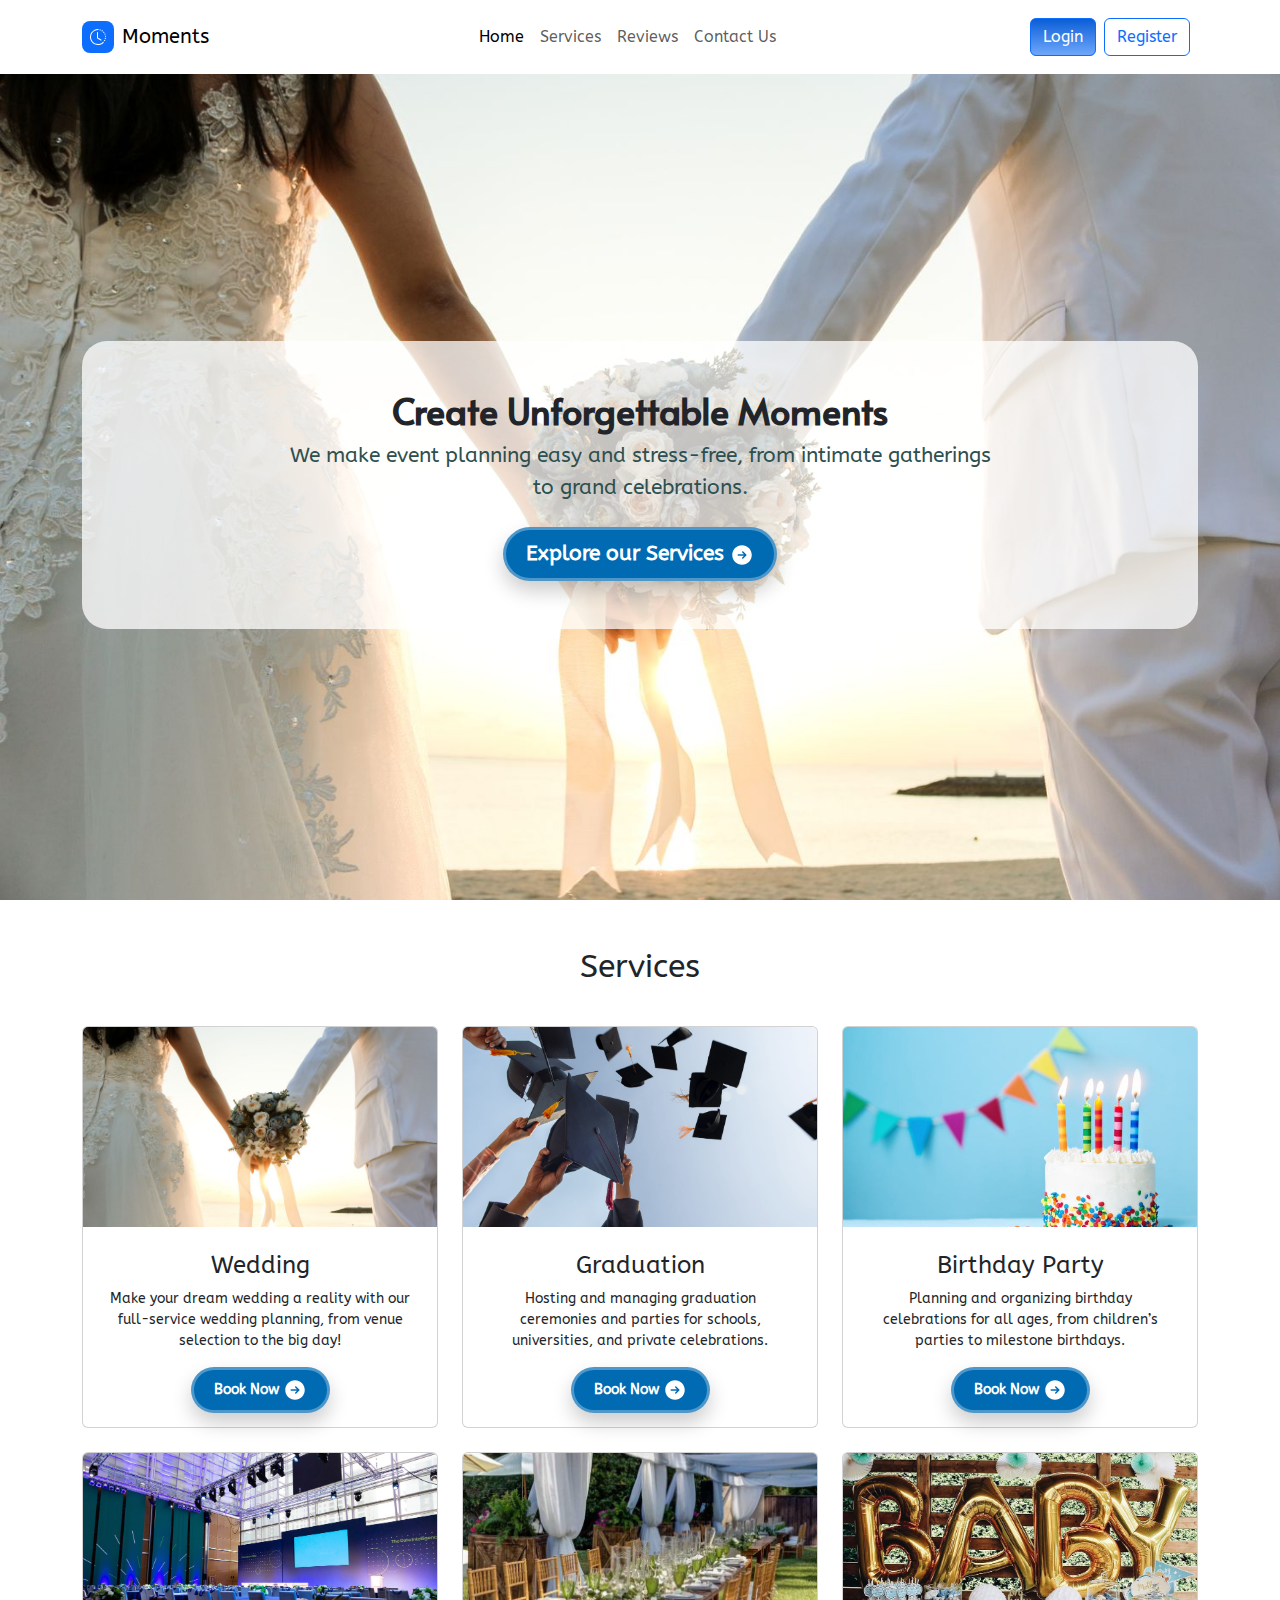
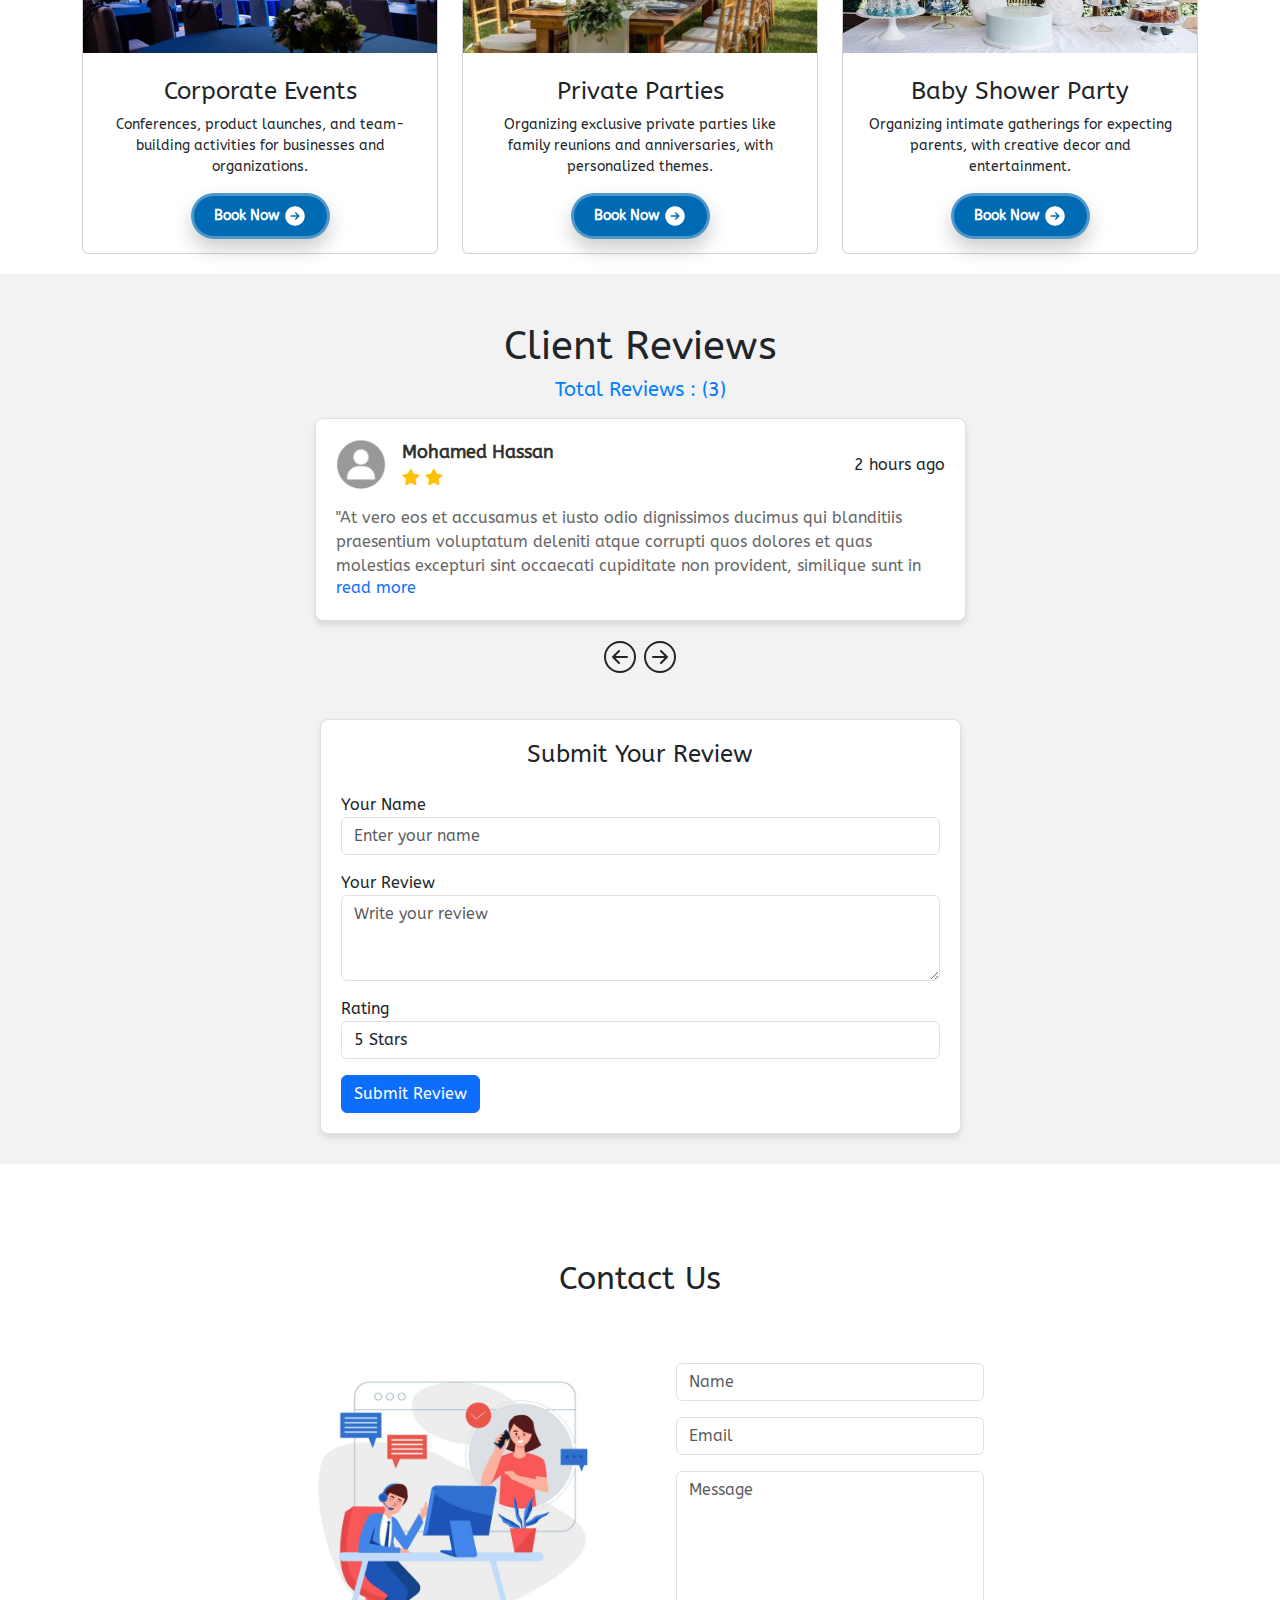
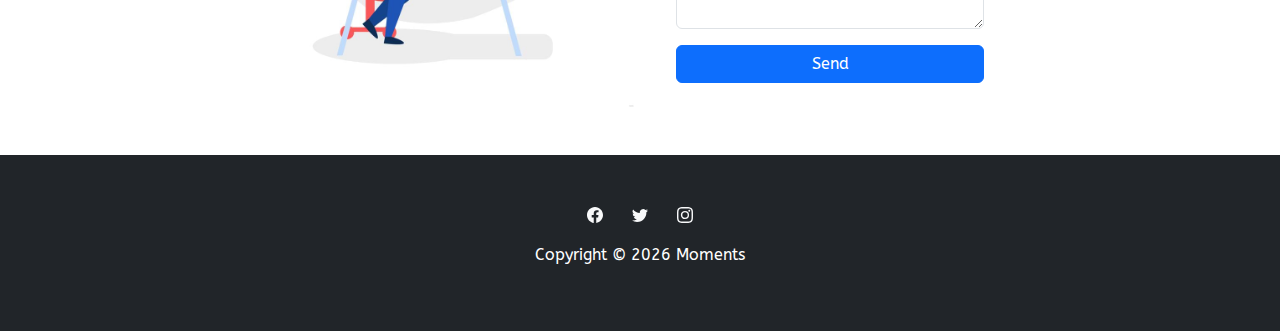
==== commit 4b8c4c4e: "fix read more issue" ====
--- a/index.html
+++ b/index.html
@@ -2,322 +2,388 @@
 <html data-bs-theme="light" lang="en">
 
 <head>
-    <meta charset="utf-8">
-    <meta name="viewport" content="width=device-width, initial-scale=1.0, shrink-to-fit=no">
-    <title>Moments</title>
-    <link rel="stylesheet" href="assets/bootstrap/css/bootstrap.min.css">
-    <link rel="stylesheet" href="https://fonts.googleapis.com/css?family=ABeeZee&amp;display=swap">
-    <link rel="stylesheet" href="https://fonts.googleapis.com/css?family=ADLaM+Display&amp;display=swap">
-    <link rel="stylesheet" href="https://fonts.googleapis.com/css?family=Akshar&amp;display=swap">
-    <link rel="stylesheet" href="https://fonts.googleapis.com/css?family=Alata&amp;display=swap">
-    <link rel="stylesheet" href="https://fonts.googleapis.com/css?family=Allerta&amp;display=swap">
-    <link rel="stylesheet" href="assets/fonts/fontawesome-all.min.css">
-    <link rel="stylesheet" href="assets/css/nav.css">
-    <link rel="stylesheet" href="assets/css/styles.css">
-
-    <link rel="icon" href="assets/img/favicon.ico" type="image/x-icon">
+  <meta charset="utf-8">
+  <meta name="viewport" content="width=device-width, initial-scale=1.0, shrink-to-fit=no">
+  <title>Moments</title>
+  <link rel="stylesheet" href="assets/bootstrap/css/bootstrap.min.css">
+  <link rel="stylesheet" href="https://fonts.googleapis.com/css?family=ABeeZee&amp;display=swap">
+  <link rel="stylesheet" href="https://fonts.googleapis.com/css?family=ADLaM+Display&amp;display=swap">
+  <link rel="stylesheet" href="https://fonts.googleapis.com/css?family=Akshar&amp;display=swap">
+  <link rel="stylesheet" href="https://fonts.googleapis.com/css?family=Alata&amp;display=swap">
+  <link rel="stylesheet" href="https://fonts.googleapis.com/css?family=Allerta&amp;display=swap">
+  <link rel="stylesheet" href="assets/fonts/fontawesome-all.min.css">
+  <link rel="stylesheet" href="assets/css/nav.css">
+  <link rel="stylesheet" href="assets/css/styles.css">
+  <link rel="icon" href="assets/img/favicon.ico" type="image/x-icon">
 </head>
 
 <body>
-    <nav class="navbar navbar-expand-md fixed-top bg-body py-3">
-        <div class="container"><a class="navbar-brand d-flex align-items-center" href="index.html"><span class="bs-icon-sm bs-icon-rounded bs-icon-primary d-flex justify-content-center align-items-center me-2 bs-icon"><svg xmlns="http://www.w3.org/2000/svg" width="1em" height="1em" fill="currentColor" viewBox="0 0 16 16" class="bi bi-clock-history">
-                        <path d="M8.515 1.019A7 7 0 0 0 8 1V0a8 8 0 0 1 .589.022zm2.004.45a7.003 7.003 0 0 0-.985-.299l.219-.976c.383.086.76.2 1.126.342zm1.37.71a7.01 7.01 0 0 0-.439-.27l.493-.87a8.025 8.025 0 0 1 .979.654l-.615.789a6.996 6.996 0 0 0-.418-.302zm1.834 1.79a6.99 6.99 0 0 0-.653-.796l.724-.69c.27.285.52.59.747.91l-.818.576zm.744 1.352a7.08 7.08 0 0 0-.214-.468l.893-.45a7.976 7.976 0 0 1 .45 1.088l-.95.313a7.023 7.023 0 0 0-.179-.483m.53 2.507a6.991 6.991 0 0 0-.1-1.025l.985-.17c.067.386.106.778.116 1.17l-1 .025zm-.131 1.538c.033-.17.06-.339.081-.51l.993.123a7.957 7.957 0 0 1-.23 1.155l-.964-.267c.046-.165.086-.332.12-.501zm-.952 2.379c.184-.29.346-.594.486-.908l.914.405c-.16.36-.345.706-.555 1.038l-.845-.535m-.964 1.205c.122-.122.239-.248.35-.378l.758.653a8.073 8.073 0 0 1-.401.432l-.707-.707z"></path>
-                        <path d="M8 1a7 7 0 1 0 4.95 11.95l.707.707A8.001 8.001 0 1 1 8 0z"></path>
-                        <path d="M7.5 3a.5.5 0 0 1 .5.5v5.21l3.248 1.856a.5.5 0 0 1-.496.868l-3.5-2A.5.5 0 0 1 7 9V3.5a.5.5 0 0 1 .5-.5"></path>
-                    </svg></span><span>Moments</span></a><button data-bs-toggle="collapse" class="navbar-toggler" data-bs-target="#navcol-3"><span class="visually-hidden">Toggle navigation</span><span class="navbar-toggler-icon"></span></button>
-            <div class="collapse navbar-collapse" id="navcol-3">
-                <ul class="navbar-nav mx-auto">
-                    <li class="nav-item"><a class="nav-link active" href="index.html">Home</a></li>
-                    <li class="nav-item"><a class="nav-link" href="#services">Services</a></li>
-                    <li class="nav-item"><a class="nav-link" href="#reviews">Reviews</a></li>
-                    <li class="nav-item"></li>
-                    <li class="nav-item"><a class="nav-link" href="#contact">Contact Us</a></li>
-                    <li class="nav-item"></li>
-                    <li class="nav-item"></li>
-                    <li class="nav-item"></li>
-                </ul><a href="login.html"><button class="btn btn-primary nav-btn" type="button" style="background: linear-gradient(var(--bs-btn-hover-bg), #6ea7fb 100%), rgb(13, 110, 253);border-radius: 6px;">Login</button></a><a href="register.html"><button class="btn nav-btn btn-outline-primary" type="button">Register</button></a>
-            </div>
-        </div>
-    </nav>
-    <main>
-        <div id="hero-section">
-            <div class="container">
-                <section class="hero-banner py-5">
-                    <div class="container h-100">
-                        <div class="row h-100">
-                            <div class="col-md-10 col-xl-8 text-center d-flex d-sm-flex d-md-flex justify-content-center align-items-center mx-auto justify-content-md-start align-items-md-center justify-content-xl-center">
-                                <div>
-                                    <h1 class="fw-bold mb-3++" style="font-size: 36.1px;font-family: Alata, sans-serif;">Create Unforgettable Moments</h1>
-                                    <p class="mb-4">We make event planning easy and stress-free, from intimate gatherings to grand celebrations.</p><a href="#services"><button class="button book-btn">
-  Explore our Services
-  <svg fill="currentColor" viewBox="0 0 24 24" class="icon">
-    <path
-      clip-rule="evenodd"
-      d="M12 2.25c-5.385 0-9.75 4.365-9.75 9.75s4.365 9.75 9.75 9.75 9.75-4.365 9.75-9.75S17.385 2.25 12 2.25zm4.28 10.28a.75.75 0 000-1.06l-3-3a.75.75 0 10-1.06 1.06l1.72 1.72H8.25a.75.75 0 000 1.5h5.69l-1.72 1.72a.75.75 0 101.06 1.06l3-3z"
-      fill-rule="evenodd"
-    ></path>
-  </svg>
-</button></a>
-                                </div>
-                            </div>
-                        </div>
-                    </div>
-                </section>
-            </div>
-        </div>
-        <div id="services" class="text-center">
-            <div class="container">
-                <h2>Services</h2>
-                <div class="row gy-4 row-cols-1 row-cols-md-2 row-cols-xl-3">
-                    <div class="col">
-                        <div class="card"><img class="card-img-top w-100 d-block fit-cover" style="height: 200px;" src="assets/img/wedding.jpg">
-                            <div class="card-body p-4">
-                                <h4 class="card-title">Wedding</h4>
-                                <p class="card-text" style="font-size: 14px;">Make your dream wedding a reality with our full-service wedding planning, from venue selection to the big day!</p><a href="book.html"><button class="button book-btn">
-  Book Now
-  <svg fill="currentColor" viewBox="0 0 24 24" class="icon">
-    <path
-      clip-rule="evenodd"
-      d="M12 2.25c-5.385 0-9.75 4.365-9.75 9.75s4.365 9.75 9.75 9.75 9.75-4.365 9.75-9.75S17.385 2.25 12 2.25zm4.28 10.28a.75.75 0 000-1.06l-3-3a.75.75 0 10-1.06 1.06l1.72 1.72H8.25a.75.75 0 000 1.5h5.69l-1.72 1.72a.75.75 0 101.06 1.06l3-3z"
-      fill-rule="evenodd"
-    ></path>
-  </svg>
-</button></a>
-                            </div>
-                        </div>
-                    </div>
-                    <div class="col">
-                        <div class="card"><img class="card-img-top w-100 d-block fit-cover" style="height: 200px;" src="assets/img/graduation.jpg">
-                            <div class="card-body p-4">
-                                <h4 class="card-title">Graduation</h4>
-                                <p class="card-text" style="font-size: 14px;">Hosting and managing graduation ceremonies and parties for schools, universities, and private celebrations.</p><a href="book.html" style="color: rgb(0,103,255);"><button class="button book-btn">
-  Book Now
-  <svg fill="currentColor" viewBox="0 0 24 24" class="icon">
-    <path
-      clip-rule="evenodd"
-      d="M12 2.25c-5.385 0-9.75 4.365-9.75 9.75s4.365 9.75 9.75 9.75 9.75-4.365 9.75-9.75S17.385 2.25 12 2.25zm4.28 10.28a.75.75 0 000-1.06l-3-3a.75.75 0 10-1.06 1.06l1.72 1.72H8.25a.75.75 0 000 1.5h5.69l-1.72 1.72a.75.75 0 101.06 1.06l3-3z"
-      fill-rule="evenodd"
-    ></path>
-  </svg>
-</button></a>
-                            </div>
-                        </div>
-                    </div>
-                    <div class="col">
-                        <div class="card"><img class="card-img-top w-100 d-block fit-cover" style="height: 200px;" src="assets/img/birthday.jpg">
-                            <div class="card-body p-4">
-                                <h4 class="card-title">Birthday Party</h4>
-                                <p class="card-text" style="font-size: 14px;">Planning and organizing birthday celebrations for all ages, from children’s parties to milestone birthdays.</p><a href="book.html"><button class="button book-btn">
-  Book Now
-  <svg fill="currentColor" viewBox="0 0 24 24" class="icon">
-    <path
-      clip-rule="evenodd"
-      d="M12 2.25c-5.385 0-9.75 4.365-9.75 9.75s4.365 9.75 9.75 9.75 9.75-4.365 9.75-9.75S17.385 2.25 12 2.25zm4.28 10.28a.75.75 0 000-1.06l-3-3a.75.75 0 10-1.06 1.06l1.72 1.72H8.25a.75.75 0 000 1.5h5.69l-1.72 1.72a.75.75 0 101.06 1.06l3-3z"
-      fill-rule="evenodd"
-    ></path>
-  </svg>
-</button></a>
-                            </div>
-                        </div>
-                    </div>
-                    <div class="col">
-                        <div class="card"><img class="card-img-top w-100 d-block fit-cover" style="height: 200px;" src="assets/img/corporate-events.jpg">
-                            <div class="card-body p-4">
-                                <h4 class="card-title">Corporate Events</h4>
-                                <p class="card-text" style="font-size: 14px;">Conferences, product launches, and team-building activities for businesses and organizations.</p><a href="book.html"><button class="button book-btn">
-  Book Now
-  <svg fill="currentColor" viewBox="0 0 24 24" class="icon">
-    <path
-      clip-rule="evenodd"
-      d="M12 2.25c-5.385 0-9.75 4.365-9.75 9.75s4.365 9.75 9.75 9.75 9.75-4.365 9.75-9.75S17.385 2.25 12 2.25zm4.28 10.28a.75.75 0 000-1.06l-3-3a.75.75 0 10-1.06 1.06l1.72 1.72H8.25a.75.75 0 000 1.5h5.69l-1.72 1.72a.75.75 0 101.06 1.06l3-3z"
-      fill-rule="evenodd"
-    ></path>
-  </svg>
-</button></a>
-                            </div>
-                        </div>
-                    </div>
-                    <div class="col">
-                        <div class="card"><img class="card-img-top w-100 d-block fit-cover" style="height: 200px;" src="assets/img/private-parties.jpg">
-                            <div class="card-body p-4">
-                                <h4 class="card-title">Private Parties</h4>
-                                <p class="card-text" style="font-size: 14px;">Organizing exclusive private parties like family reunions and anniversaries, with personalized themes.</p><a href="book.html"><button class="button book-btn">
-  Book Now
-  <svg fill="currentColor" viewBox="0 0 24 24" class="icon">
-    <path
-      clip-rule="evenodd"
-      d="M12 2.25c-5.385 0-9.75 4.365-9.75 9.75s4.365 9.75 9.75 9.75 9.75-4.365 9.75-9.75S17.385 2.25 12 2.25zm4.28 10.28a.75.75 0 000-1.06l-3-3a.75.75 0 10-1.06 1.06l1.72 1.72H8.25a.75.75 0 000 1.5h5.69l-1.72 1.72a.75.75 0 101.06 1.06l3-3z"
-      fill-rule="evenodd"
-    ></path>
-  </svg>
-</button></a>
-                            </div>
-                        </div>
-                    </div>
-                    <div class="col">
-                        <div class="card"><img class="card-img-top w-100 d-block fit-cover" style="height: 200px;" src="assets/img/baby-shower.jpg">
-                            <div class="card-body p-4">
-                                <h4 class="card-title">Baby Shower Party</h4>
-                                <p class="card-text" style="font-size: 14px;">Organizing intimate gatherings for expecting parents, with creative decor and entertainment.</p><a href="book.html"><button class="button book-btn">
-  Book Now
-  <svg fill="currentColor" viewBox="0 0 24 24" class="icon">
-    <path
-      clip-rule="evenodd"
-      d="M12 2.25c-5.385 0-9.75 4.365-9.75 9.75s4.365 9.75 9.75 9.75 9.75-4.365 9.75-9.75S17.385 2.25 12 2.25zm4.28 10.28a.75.75 0 000-1.06l-3-3a.75.75 0 10-1.06 1.06l1.72 1.72H8.25a.75.75 0 000 1.5h5.69l-1.72 1.72a.75.75 0 101.06 1.06l3-3z"
-      fill-rule="evenodd"
-    ></path>
-  </svg>
-</button></a>
-                            </div>
-                        </div>
-                    </div>
-                </div>
-            </div>
-        </div>
-        <div id="reviews" class="pt-5">
-            <div class="container">
-                <h1 class="text-center">Client Reviews</h1>
-                <h5 class="text-center mb-3"><span style="color: rgb(0, 128, 255);">Total Reviews : (</span><span id="reviews-no"><span style="color: rgb(0, 128, 255);">0</span></span><span style="color: rgb(0, 128, 255);">)</span></h5>
-                <div class="align-items-center" id="clients-reviews">
-                    <div class="col-md-7 col-lg-7 mx-auto">
-                        <div id="reviews-row"><div class="review-card">
-    <div id = "review-header" class="mb-3">
-      <div class="reviewer-info">
-        <img src="assets/img/avatar.jpg" class="profile-img" />
-        <div>
-          <div class="reviewer-name">Mazen Mohamed</div>
-          <div class="ml-2 review-rating">
-            <i class="fas fa-star"></i>
-            <i class="fas fa-star"></i>
-            <i class="fas fa-star"></i>
-            <i class="fas fa-star"></i>
-            <i class="fas fa-star"></i>
+  <nav class="navbar navbar-expand-md fixed-top bg-body py-3">
+    <div class="container"><a class="navbar-brand d-flex align-items-center" href="index.html"><span
+          class="bs-icon-sm bs-icon-rounded bs-icon-primary d-flex justify-content-center align-items-center me-2 bs-icon"><svg
+            xmlns="http://www.w3.org/2000/svg" width="1em" height="1em" fill="currentColor" viewBox="0 0 16 16"
+            class="bi bi-clock-history">
+            <path
+              d="M8.515 1.019A7 7 0 0 0 8 1V0a8 8 0 0 1 .589.022zm2.004.45a7.003 7.003 0 0 0-.985-.299l.219-.976c.383.086.76.2 1.126.342zm1.37.71a7.01 7.01 0 0 0-.439-.27l.493-.87a8.025 8.025 0 0 1 .979.654l-.615.789a6.996 6.996 0 0 0-.418-.302zm1.834 1.79a6.99 6.99 0 0 0-.653-.796l.724-.69c.27.285.52.59.747.91l-.818.576zm.744 1.352a7.08 7.08 0 0 0-.214-.468l.893-.45a7.976 7.976 0 0 1 .45 1.088l-.95.313a7.023 7.023 0 0 0-.179-.483m.53 2.507a6.991 6.991 0 0 0-.1-1.025l.985-.17c.067.386.106.778.116 1.17l-1 .025zm-.131 1.538c.033-.17.06-.339.081-.51l.993.123a7.957 7.957 0 0 1-.23 1.155l-.964-.267c.046-.165.086-.332.12-.501zm-.952 2.379c.184-.29.346-.594.486-.908l.914.405c-.16.36-.345.706-.555 1.038l-.845-.535m-.964 1.205c.122-.122.239-.248.35-.378l.758.653a8.073 8.073 0 0 1-.401.432l-.707-.707z">
+            </path>
+            <path d="M8 1a7 7 0 1 0 4.95 11.95l.707.707A8.001 8.001 0 1 1 8 0z"></path>
+            <path
+              d="M7.5 3a.5.5 0 0 1 .5.5v5.21l3.248 1.856a.5.5 0 0 1-.496.868l-3.5-2A.5.5 0 0 1 7 9V3.5a.5.5 0 0 1 .5-.5">
+            </path>
+          </svg></span><span>Moments</span></a><button data-bs-toggle="collapse" class="navbar-toggler"
+        data-bs-target="#navcol-3"><span class="visually-hidden">Toggle navigation</span><span
+          class="navbar-toggler-icon"></span></button>
+      <div class="collapse navbar-collapse" id="navcol-3">
+        <ul class="navbar-nav mx-auto">
+          <li class="nav-item"><a class="nav-link active" href="#hero-section">Home</a></li>
+          <li class="nav-item"><a class="nav-link" href="#services">Services</a></li>
+          <li class="nav-item"><a class="nav-link" href="#reviews">Reviews</a></li>
+          <li class="nav-item"></li>
+          <li class="nav-item"><a class="nav-link" href="#contact">Contact Us</a></li>
+          <li class="nav-item"></li>
+          <li class="nav-item"></li>
+          <li class="nav-item"></li>
+        </ul><a href="login.html"><button class="btn btn-primary nav-btn" type="button"
+            style="background: linear-gradient(var(--bs-btn-hover-bg), #6ea7fb 100%), rgb(13, 110, 253);border-radius: 6px;">Login</button></a><a
+          href="register.html"><button class="btn nav-btn btn-outline-primary" type="button">Register</button></a>
+      </div>
+    </div>
+  </nav>
+
+  <main>
+    <div id="hero-section">
+      <div class="container">
+        <section class="hero-banner py-5">
+          <div class="container h-100">
+            <div class="row h-100">
+              <div
+                class="col-md-10 col-xl-8 text-center d-flex d-sm-flex d-md-flex justify-content-center align-items-center mx-auto justify-content-md-start align-items-md-center justify-content-xl-center">
+                <div>
+                  <h1 class="fw-bold mb-3++" style="font-size: 36.1px;font-family: Alata, sans-serif;">Create
+                    Unforgettable Moments</h1>
+                  <p class="mb-4">We make event planning easy and stress-free, from intimate gatherings to grand
+                    celebrations.</p><a href="#services"><button class="button book-btn">
+                      Explore our Services
+                      <svg fill="currentColor" viewBox="0 0 24 24" class="icon">
+                        <path clip-rule="evenodd"
+                          d="M12 2.25c-5.385 0-9.75 4.365-9.75 9.75s4.365 9.75 9.75 9.75 9.75-4.365 9.75-9.75S17.385 2.25 12 2.25zm4.28 10.28a.75.75 0 000-1.06l-3-3a.75.75 0 10-1.06 1.06l1.72 1.72H8.25a.75.75 0 000 1.5h5.69l-1.72 1.72a.75.75 0 101.06 1.06l3-3z"
+                          fill-rule="evenodd"></path>
+                      </svg>
+                    </button></a>
+                </div>
+              </div>
+            </div>
+          </div>
+        </section>
+      </div>
+    </div>
+    <div id="services" class="text-center">
+      <div class="container">
+        <h2>Services</h2>
+        <div class="row gy-4 row-cols-1 row-cols-md-2 row-cols-xl-3">
+          <div class="col">
+            <div class="card"><img class="card-img-top w-100 d-block fit-cover" style="height: 200px;"
+                src="assets/img/wedding.jpg">
+              <div class="card-body p-4">
+                <h4 class="card-title">Wedding</h4>
+                <p class="card-text" style="font-size: 14px;">Make your dream wedding a reality with our full-service
+                  wedding planning, from venue selection to the big day!</p><a href="book.html"><button
+                    class="button book-btn">
+                    Book Now
+                    <svg fill="currentColor" viewBox="0 0 24 24" class="icon">
+                      <path clip-rule="evenodd"
+                        d="M12 2.25c-5.385 0-9.75 4.365-9.75 9.75s4.365 9.75 9.75 9.75 9.75-4.365 9.75-9.75S17.385 2.25 12 2.25zm4.28 10.28a.75.75 0 000-1.06l-3-3a.75.75 0 10-1.06 1.06l1.72 1.72H8.25a.75.75 0 000 1.5h5.69l-1.72 1.72a.75.75 0 101.06 1.06l3-3z"
+                        fill-rule="evenodd"></path>
+                    </svg>
+                  </button></a>
+              </div>
+            </div>
+          </div>
+          <div class="col">
+            <div class="card"><img class="card-img-top w-100 d-block fit-cover" style="height: 200px;"
+                src="assets/img/graduation.jpg">
+              <div class="card-body p-4">
+                <h4 class="card-title">Graduation</h4>
+                <p class="card-text" style="font-size: 14px;">Hosting and managing graduation ceremonies and parties for
+                  schools, universities, and private celebrations.</p><a href="book.html"
+                  style="color: rgb(0,103,255);"><button class="button book-btn">
+                    Book Now
+                    <svg fill="currentColor" viewBox="0 0 24 24" class="icon">
+                      <path clip-rule="evenodd"
+                        d="M12 2.25c-5.385 0-9.75 4.365-9.75 9.75s4.365 9.75 9.75 9.75 9.75-4.365 9.75-9.75S17.385 2.25 12 2.25zm4.28 10.28a.75.75 0 000-1.06l-3-3a.75.75 0 10-1.06 1.06l1.72 1.72H8.25a.75.75 0 000 1.5h5.69l-1.72 1.72a.75.75 0 101.06 1.06l3-3z"
+                        fill-rule="evenodd"></path>
+                    </svg>
+                  </button></a>
+              </div>
+            </div>
+          </div>
+          <div class="col">
+            <div class="card"><img class="card-img-top w-100 d-block fit-cover" style="height: 200px;"
+                src="assets/img/birthday.jpg">
+              <div class="card-body p-4">
+                <h4 class="card-title">Birthday Party</h4>
+                <p class="card-text" style="font-size: 14px;">Planning and organizing birthday celebrations for all
+                  ages, from children’s parties to milestone birthdays.</p><a href="book.html"><button
+                    class="button book-btn">
+                    Book Now
+                    <svg fill="currentColor" viewBox="0 0 24 24" class="icon">
+                      <path clip-rule="evenodd"
+                        d="M12 2.25c-5.385 0-9.75 4.365-9.75 9.75s4.365 9.75 9.75 9.75 9.75-4.365 9.75-9.75S17.385 2.25 12 2.25zm4.28 10.28a.75.75 0 000-1.06l-3-3a.75.75 0 10-1.06 1.06l1.72 1.72H8.25a.75.75 0 000 1.5h5.69l-1.72 1.72a.75.75 0 101.06 1.06l3-3z"
+                        fill-rule="evenodd"></path>
+                    </svg>
+                  </button></a>
+              </div>
+            </div>
+          </div>
+          <div class="col">
+            <div class="card"><img class="card-img-top w-100 d-block fit-cover" style="height: 200px;"
+                src="assets/img/corporate-events.jpg">
+              <div class="card-body p-4">
+                <h4 class="card-title">Corporate Events</h4>
+                <p class="card-text" style="font-size: 14px;">Conferences, product launches, and team-building
+                  activities for businesses and organizations.</p><a href="book.html"><button class="button book-btn">
+                    Book Now
+                    <svg fill="currentColor" viewBox="0 0 24 24" class="icon">
+                      <path clip-rule="evenodd"
+                        d="M12 2.25c-5.385 0-9.75 4.365-9.75 9.75s4.365 9.75 9.75 9.75 9.75-4.365 9.75-9.75S17.385 2.25 12 2.25zm4.28 10.28a.75.75 0 000-1.06l-3-3a.75.75 0 10-1.06 1.06l1.72 1.72H8.25a.75.75 0 000 1.5h5.69l-1.72 1.72a.75.75 0 101.06 1.06l3-3z"
+                        fill-rule="evenodd"></path>
+                    </svg>
+                  </button></a>
+              </div>
+            </div>
+          </div>
+          <div class="col">
+            <div class="card"><img class="card-img-top w-100 d-block fit-cover" style="height: 200px;"
+                src="assets/img/private-parties.jpg">
+              <div class="card-body p-4">
+                <h4 class="card-title">Private Parties</h4>
+                <p class="card-text" style="font-size: 14px;">Organizing exclusive private parties like family reunions
+                  and anniversaries, with personalized themes.</p><a href="book.html"><button class="button book-btn">
+                    Book Now
+                    <svg fill="currentColor" viewBox="0 0 24 24" class="icon">
+                      <path clip-rule="evenodd"
+                        d="M12 2.25c-5.385 0-9.75 4.365-9.75 9.75s4.365 9.75 9.75 9.75 9.75-4.365 9.75-9.75S17.385 2.25 12 2.25zm4.28 10.28a.75.75 0 000-1.06l-3-3a.75.75 0 10-1.06 1.06l1.72 1.72H8.25a.75.75 0 000 1.5h5.69l-1.72 1.72a.75.75 0 101.06 1.06l3-3z"
+                        fill-rule="evenodd"></path>
+                    </svg>
+                  </button></a>
+              </div>
+            </div>
+          </div>
+          <div class="col">
+            <div class="card"><img class="card-img-top w-100 d-block fit-cover" style="height: 200px;"
+                src="assets/img/baby-shower.jpg">
+              <div class="card-body p-4">
+                <h4 class="card-title">Baby Shower Party</h4>
+                <p class="card-text" style="font-size: 14px;">Organizing intimate gatherings for expecting parents, with
+                  creative decor and entertainment.</p><a href="book.html"><button class="button book-btn">
+                    Book Now
+                    <svg fill="currentColor" viewBox="0 0 24 24" class="icon">
+                      <path clip-rule="evenodd"
+                        d="M12 2.25c-5.385 0-9.75 4.365-9.75 9.75s4.365 9.75 9.75 9.75 9.75-4.365 9.75-9.75S17.385 2.25 12 2.25zm4.28 10.28a.75.75 0 000-1.06l-3-3a.75.75 0 10-1.06 1.06l1.72 1.72H8.25a.75.75 0 000 1.5h5.69l-1.72 1.72a.75.75 0 101.06 1.06l3-3z"
+                        fill-rule="evenodd"></path>
+                    </svg>
+                  </button></a>
+              </div>
+            </div>
           </div>
         </div>
       </div>
-      <div class="review-time">5 months ago</div>
-      </div>
-      <p class="review-content">
-        "At vero eos et accusamus et iusto odio dignissimos ducimus qui blanditiis praesentium voluptatum deleniti atque corrupti quos dolores et quas molestias excepturi sint occaecati cupiditate non provident, similique sunt in culpa qui officia deserunt mollitia animi, id est laborum et dolorum fuga."
-      </p>
-    </div><div class="review-card">
-    <div id = "review-header" class="mb-3">
-      <div class="reviewer-info">
-        <img src="assets/img/avatar.jpg" class="profile-img" />
-        <div>
-          <div class="reviewer-name">Mohamed Hassan</div>
-          <div class="ml-2 review-rating">
-            <i class="fas fa-star"></i>
-            <i class="fas fa-star"></i>
+    </div>
+    <div id="reviews" class="pt-5">
+      <div class="container">
+        <h1 class="text-center">Client Reviews</h1>
+        <h5 class="text-center mb-3"><span style="color: rgb(0, 128, 255);">Total Reviews : (</span><span
+            id="reviews-no"><span style="color: rgb(0, 128, 255);">0</span></span><span
+            style="color: rgb(0, 128, 255);">)</span></h5>
+        <div class="align-items-center" id="clients-reviews">
+          <div class="col-md-7 col-lg-7 mx-auto">
+            <div id="reviews-row">
+              <div class="review-card">
+                <div id="review-header" class="mb-3">
+                  <div class="reviewer-info">
+                    <img src="assets/img/avatar.jpg" class="profile-img" />
+                    <div>
+                      <div class="reviewer-name">Mazen Mohamed</div>
+                      <div class="ml-2 review-rating">
+                        <i class="fas fa-star"></i>
+                        <i class="fas fa-star"></i>
+                        <i class="fas fa-star"></i>
+                        <i class="fas fa-star"></i>
+                        <i class="fas fa-star"></i>
+                      </div>
+                    </div>
+                  </div>
+                  <div class="review-time">5 months ago</div>
+                </div>
+                <p class="review-content">
+                  "At vero eos et accusamus et iusto odio dignissimos ducimus qui blanditiis praesentium voluptatum
+                  deleniti atque corrupti quos dolores et quas molestias excepturi sint occaecati cupiditate non
+                  provident, similique sunt in culpa qui officia deserunt mollitia animi, id est laborum et dolorum
+                  fuga."
+                </p>
+                <span class="read-more">read more</span>
+              </div>
+              <div class="review-card">
+                <div id="review-header" class="mb-3">
+                  <div class="reviewer-info">
+                    <img src="assets/img/avatar.jpg" class="profile-img" />
+                    <div>
+                      <div class="reviewer-name">Mohamed Hassan</div>
+                      <div class="ml-2 review-rating">
+                        <i class="fas fa-star"></i>
+                        <i class="fas fa-star"></i>
+                      </div>
+                    </div>
+                  </div>
+                  <div class="review-time">2 hours ago</div>
+                </div>
+                <p class="review-content">
+                  "At vero eos et accusamus et iusto odio dignissimos ducimus qui blanditiis praesentium voluptatum
+                  deleniti atque corrupti quos dolores et quas molestias excepturi sint occaecati cupiditate non
+                  provident, similique sunt in culpa qui officia deserunt mollitia animi, id est laborum et dolorum
+                  fuga. Et harum quidem rerum facilis est et expedita distinctio. Nam libero tempore, cum soluta nobis
+                  est eligendi optio cumque nihil impedit quo minus id quod maxime placeat facere possimus, omnis
+                  voluptas assumenda est, omnis dolor repellendus. Temporibus autem quibusdam et aut officiis debitis
+                  aut rerum necessitatibus saepe eveniet ut et voluptates repudiandae sint et molestiae non recusandae.
+                  Itaque earum rerum hic tenetur a sapiente delectus, ut aut reiciendis voluptatibus maiores alias
+                  consequatur aut perferendis doloribus asperiores repellat."
+                </p>
+                <span class="read-more">read more</span>
+              </div>
+              <div class="review-card">
+                <div id="review-header" class="mb-3">
+                  <div class="reviewer-info">
+                    <img src="assets/img/avatar.jpg" class="profile-img" />
+                    <div>
+                      <div class="reviewer-name">Moussa Mohamed</div>
+                      <div class="ml-2 review-rating">
+                        <i class="fas fa-star"></i>
+                        <i class="fas fa-star"></i>
+                        <i class="fas fa-star"></i>
+                        <i class="fas fa-star"></i>
+                      </div>
+                    </div>
+                  </div>
+                  <div class="review-time">15 Days ago</div>
+                </div>
+                <p class="review-content">
+                  "At vero eos et accusamus et iusto odio dignissimos ducimus qui blanditiis praesentium voluptatum
+                  deleniti atque corrupti quos dolores et quas molestias excepturi sint occaecati cupiditate non
+                  provident, similique sunt in culpa qui officia deserunt mollitia animi, id est laborum et dolorum
+                  fuga. Et harum quidem rerum facilis est et expedita distinctio. Nam libero tempore, cum soluta nobis
+                  est eligendi optio cumque nihil impedit quo minus id quod maxime placeat facere possimus, omnis
+                  voluptas assumenda est, omnis dolor repellendus. Temporibus autem quibusdam et aut officiis debitis
+                  aut rerum necessitatibus saepe eveniet ut et voluptates repudiandae sint et molestiae non recusandae.
+                  Itaque earum rerum hic tenetur a sapiente delectus, ut aut reiciendis voluptatibus maiores alias
+                  consequatur aut perferendis doloribus asperiores repellat."
+                </p>
+                <span class="read-more">read more</span>
+              </div>
+            </div>
+          </div>
+          <div class="d-flex justify-content-center gap-2 mb-3">
+            <div id="l" class="arrow"><svg xmlns="http://www.w3.org/2000/svg" width="1em" height="1em"
+                fill="currentColor" viewBox="0 0 16 16" class="bi bi-arrow-left-circle" style="font-size: 32px;">
+                <path fill-rule="evenodd"
+                  d="M1 8a7 7 0 1 0 14 0A7 7 0 0 0 1 8m15 0A8 8 0 1 1 0 8a8 8 0 0 1 16 0m-4.5-.5a.5.5 0 0 1 0 1H5.707l2.147 2.146a.5.5 0 0 1-.708.708l-3-3a.5.5 0 0 1 0-.708l3-3a.5.5 0 1 1 .708.708L5.707 7.5z">
+                </path>
+              </svg></div>
+            <div id="r" class="arrow"><svg xmlns="http://www.w3.org/2000/svg" width="1em" height="1em"
+                fill="currentColor" viewBox="0 0 16 16" class="bi bi-arrow-right-circle" style="font-size: 32px;">
+                <path fill-rule="evenodd"
+                  d="M1 8a7 7 0 1 0 14 0A7 7 0 0 0 1 8m15 0A8 8 0 1 1 0 8a8 8 0 0 1 16 0M4.5 7.5a.5.5 0 0 0 0 1h5.793l-2.147 2.146a.5.5 0 0 0 .708.708l3-3a.5.5 0 0 0 0-.708l-3-3a.5.5 0 1 0-.708.708L10.293 7.5z">
+                </path>
+              </svg></div>
+          </div>
+        </div>
+        <div class="row">
+          <div class="col-md-7 mx-auto">
+            <div class="form-section">
+              <h4 class="text-center mb-4">Submit Your Review</h4>
+              <form>
+                <div class="form-group">
+                  <label for="reviewer-name">Your Name</label>
+                  <input type="text" class="form-control" id="reviewer-name" placeholder="Enter your name">
+                </div>
+                <div class="form-group">
+                  <label for="review-content">Your Review</label>
+                  <textarea class="form-control" id="review-content" rows="3"
+                    placeholder="Write your review"></textarea>
+                </div>
+                <div class="form-group">
+                  <label for="review-rating">Rating</label>
+                  <select class="form-control" id="review-rating">
+                    <option value="5">5 Stars</option>
+                    <option value="4">4 Stars</option>
+                    <option value="3">3 Stars</option>
+                    <option value="2">2 Stars</option>
+                    <option value="1">1 Star</option>
+                  </select>
+                </div>
+                <button type="submit" class="btn btn-primary btn-block">Submit Review</button>
+              </form>
+            </div>
           </div>
         </div>
       </div>
-      <div class="review-time">2 hours ago</div>
-      </div>
-      <p class="review-content">
-        "At vero eos et accusamus et iusto odio dignissimos ducimus qui blanditiis praesentium voluptatum deleniti atque corrupti quos dolores et quas molestias excepturi sint occaecati cupiditate non provident, similique sunt in culpa qui officia deserunt mollitia animi, id est laborum et dolorum fuga. Et harum quidem rerum facilis est et expedita distinctio. Nam libero tempore, cum soluta nobis est eligendi optio cumque nihil impedit quo minus id quod maxime placeat facere possimus, omnis voluptas assumenda est, omnis dolor repellendus. Temporibus autem quibusdam et aut officiis debitis aut rerum necessitatibus saepe eveniet ut et voluptates repudiandae sint et molestiae non recusandae. Itaque earum rerum hic tenetur a sapiente delectus, ut aut reiciendis voluptatibus maiores alias consequatur aut perferendis doloribus asperiores repellat."
-      </p>
-    </div><div class="review-card">
-    <div id = "review-header" class="mb-3">
-      <div class="reviewer-info">
-        <img src="assets/img/avatar.jpg" class="profile-img" />
-        <div>
-          <div class="reviewer-name">Moussa Mohamed</div>
-          <div class="ml-2 review-rating">
-            <i class="fas fa-star"></i>
-            <i class="fas fa-star"></i>
-            <i class="fas fa-star"></i>
-            <i class="fas fa-star"></i>
+    </div>
+    <div id="contact" class="text-center">
+      <section class="position-relative py-4 py-xl-5">
+        <h2>Contact Us</h2>
+        <div class="container position-relative">
+          <div class="row d-flex justify-content-center">
+            <div class="col col-xl-4 col-md-5" id="col-contact">
+              <div></div>
+            </div>
+            <div class="col-xl-4 col-xl-4 col-md-5">
+              <form class="p-3 p-xl-4" method="POST" action="https://api.web3forms.com/submit"><input type="hidden"
+                  name="access_key" value="159ccb73-5993-4e33-ab0d-013157dda0cf">
+                <div class="mb-3"><input class="form-control" type="text" id="name-1" name="name" placeholder="Name">
+                </div>
+                <div class="mb-3"><input class="form-control" type="email" id="email-1" name="email"
+                    placeholder="Email"></div>
+                <div class="mb-3"><textarea class="form-control" id="message-1" name="message" rows="6"
+                    placeholder="Message"></textarea></div>
+                <div><button class="btn btn-primary d-block w-100" type="submit">Send </button></div>
+              </form>
+              <div></div>
+            </div>
           </div>
         </div>
-      </div>
-      <div class="review-time">15 Days ago</div>
-      </div>
-      <p class="review-content">
-        "At vero eos et accusamus et iusto odio dignissimos ducimus qui blanditiis praesentium voluptatum deleniti atque corrupti quos dolores et quas molestias excepturi sint occaecati cupiditate non provident, similique sunt in culpa qui officia deserunt mollitia animi, id est laborum et dolorum fuga. Et harum quidem rerum facilis est et expedita distinctio. Nam libero tempore, cum soluta nobis est eligendi optio cumque nihil impedit quo minus id quod maxime placeat facere possimus, omnis voluptas assumenda est, omnis dolor repellendus. Temporibus autem quibusdam et aut officiis debitis aut rerum necessitatibus saepe eveniet ut et voluptates repudiandae sint et molestiae non recusandae. Itaque earum rerum hic tenetur a sapiente delectus, ut aut reiciendis voluptatibus maiores alias consequatur aut perferendis doloribus asperiores repellat."
-      </p>
-    </div></div>
-                    </div>
-                    <div class="d-flex justify-content-center gap-2 mb-3">
-                        <div id="l" class="arrow"><svg xmlns="http://www.w3.org/2000/svg" width="1em" height="1em" fill="currentColor" viewBox="0 0 16 16" class="bi bi-arrow-left-circle" style="font-size: 32px;">
-                                <path fill-rule="evenodd" d="M1 8a7 7 0 1 0 14 0A7 7 0 0 0 1 8m15 0A8 8 0 1 1 0 8a8 8 0 0 1 16 0m-4.5-.5a.5.5 0 0 1 0 1H5.707l2.147 2.146a.5.5 0 0 1-.708.708l-3-3a.5.5 0 0 1 0-.708l3-3a.5.5 0 1 1 .708.708L5.707 7.5z"></path>
-                            </svg></div>
-                        <div id="r" class="arrow"><svg xmlns="http://www.w3.org/2000/svg" width="1em" height="1em" fill="currentColor" viewBox="0 0 16 16" class="bi bi-arrow-right-circle" style="font-size: 32px;">
-                                <path fill-rule="evenodd" d="M1 8a7 7 0 1 0 14 0A7 7 0 0 0 1 8m15 0A8 8 0 1 1 0 8a8 8 0 0 1 16 0M4.5 7.5a.5.5 0 0 0 0 1h5.793l-2.147 2.146a.5.5 0 0 0 .708.708l3-3a.5.5 0 0 0 0-.708l-3-3a.5.5 0 1 0-.708.708L10.293 7.5z"></path>
-                            </svg></div>
-                    </div>
-                </div>    <div class="row">
-      <div class="col-md-7 mx-auto">
-        <div class="form-section">
-          <h4 class="text-center mb-4">Submit Your Review</h4>
-          <form>
-            <div class="form-group">
-              <label for="reviewer-name">Your Name</label>
-              <input type="text" class="form-control" id="reviewer-name" placeholder="Enter your name">
-            </div>
-            <div class="form-group">
-              <label for="review-content">Your Review</label>
-              <textarea class="form-control" id="review-content" rows="3" placeholder="Write your review"></textarea>
-            </div>
-            <div class="form-group">
-              <label for="review-rating">Rating</label>
-              <select class="form-control" id="review-rating">
-                <option value="5">5 Stars</option>
-                <option value="4">4 Stars</option>
-                <option value="3">3 Stars</option>
-                <option value="2">2 Stars</option>
-                <option value="1">1 Star</option>
-              </select>
-            </div>
-            <button type="submit" class="btn btn-primary btn-block">Submit Review</button>
-          </form>
-        </div>
-      </div>
-    </div>
-            </div>
-        </div>
-        <div id="contact" class="text-center">
-            <section class="position-relative py-4 py-xl-5">
-                <h2>Contact Us</h2>
-                <div class="container position-relative">
-                    <div class="row d-flex justify-content-center">
-                        <div class="col col-xl-4 col-md-5" id="col-contact">
-                            <div></div>
-                        </div>
-                        <div class="col-xl-4 col-xl-4 col-md-5">
-                            <form class="p-3 p-xl-4" method="POST" action="https://api.web3forms.com/submit"><input type="hidden" name="access_key" value="159ccb73-5993-4e33-ab0d-013157dda0cf">
-                                <div class="mb-3"><input class="form-control" type="text" id="name-1" name="name" placeholder="Name"></div>
-                                <div class="mb-3"><input class="form-control" type="email" id="email-1" name="email" placeholder="Email"></div>
-                                <div class="mb-3"><textarea class="form-control" id="message-1" name="message" rows="6" placeholder="Message"></textarea></div>
-                                <div><button class="btn btn-primary d-block w-100" type="submit">Send </button></div>
-                            </form>
-                            <div></div>
-                        </div>
-                    </div>
-                </div>
-            </section>
-        </div>
-    </main>
-    <footer class="text-center bg-dark">
-        <div class="container text-white py-4 py-lg-5">
-            <ul class="list-inline">
-                <li class="list-inline-item me-4"><svg xmlns="http://www.w3.org/2000/svg" width="1em" height="1em" fill="currentColor" viewBox="0 0 16 16" class="bi bi-facebook text-light">
-                        <path d="M16 8.049c0-4.446-3.582-8.05-8-8.05C3.58 0-.002 3.603-.002 8.05c0 4.017 2.926 7.347 6.75 7.951v-5.625h-2.03V8.05H6.75V6.275c0-2.017 1.195-3.131 3.022-3.131.876 0 1.791.157 1.791.157v1.98h-1.009c-.993 0-1.303.621-1.303 1.258v1.51h2.218l-.354 2.326H9.25V16c3.824-.604 6.75-3.934 6.75-7.951"></path>
-                    </svg></li>
-                <li class="list-inline-item me-4"><svg xmlns="http://www.w3.org/2000/svg" width="1em" height="1em" fill="currentColor" viewBox="0 0 16 16" class="bi bi-twitter text-light">
-                        <path d="M5.026 15c6.038 0 9.341-5.003 9.341-9.334 0-.14 0-.282-.006-.422A6.685 6.685 0 0 0 16 3.542a6.658 6.658 0 0 1-1.889.518 3.301 3.301 0 0 0 1.447-1.817 6.533 6.533 0 0 1-2.087.793A3.286 3.286 0 0 0 7.875 6.03a9.325 9.325 0 0 1-6.767-3.429 3.289 3.289 0 0 0 1.018 4.382A3.323 3.323 0 0 1 .64 6.575v.045a3.288 3.288 0 0 0 2.632 3.218 3.203 3.203 0 0 1-.865.115 3.23 3.23 0 0 1-.614-.057 3.283 3.283 0 0 0 3.067 2.277A6.588 6.588 0 0 1 .78 13.58a6.32 6.32 0 0 1-.78-.045A9.344 9.344 0 0 0 5.026 15"></path>
-                    </svg></li>
-                <li class="list-inline-item"><svg xmlns="http://www.w3.org/2000/svg" width="1em" height="1em" fill="currentColor" viewBox="0 0 16 16" class="bi bi-instagram text-light">
-                        <path d="M8 0C5.829 0 5.556.01 4.703.048 3.85.088 3.269.222 2.76.42a3.917 3.917 0 0 0-1.417.923A3.927 3.927 0 0 0 .42 2.76C.222 3.268.087 3.85.048 4.7.01 5.555 0 5.827 0 8.001c0 2.172.01 2.444.048 3.297.04.852.174 1.433.372 1.942.205.526.478.972.923 1.417.444.445.89.719 1.416.923.51.198 1.09.333 1.942.372C5.555 15.99 5.827 16 8 16s2.444-.01 3.298-.048c.851-.04 1.434-.174 1.943-.372a3.916 3.916 0 0 0 1.416-.923c.445-.445.718-.891.923-1.417.197-.509.332-1.09.372-1.942C15.99 10.445 16 10.173 16 8s-.01-2.445-.048-3.299c-.04-.851-.175-1.433-.372-1.941a3.926 3.926 0 0 0-.923-1.417A3.911 3.911 0 0 0 13.24.42c-.51-.198-1.092-.333-1.943-.372C10.443.01 10.172 0 7.998 0h.003zm-.717 1.442h.718c2.136 0 2.389.007 3.232.046.78.035 1.204.166 1.486.275.373.145.64.319.92.599.28.28.453.546.598.92.11.281.24.705.275 1.485.039.843.047 1.096.047 3.231s-.008 2.389-.047 3.232c-.035.78-.166 1.203-.275 1.485a2.47 2.47 0 0 1-.599.919c-.28.28-.546.453-.92.598-.28.11-.704.24-1.485.276-.843.038-1.096.047-3.232.047s-2.39-.009-3.233-.047c-.78-.036-1.203-.166-1.485-.276a2.478 2.478 0 0 1-.92-.598 2.48 2.48 0 0 1-.6-.92c-.109-.281-.24-.705-.275-1.485-.038-.843-.046-1.096-.046-3.233 0-2.136.008-2.388.046-3.231.036-.78.166-1.204.276-1.486.145-.373.319-.64.599-.92.28-.28.546-.453.92-.598.282-.11.705-.24 1.485-.276.738-.034 1.024-.044 2.515-.045v.002zm4.988 1.328a.96.96 0 1 0 0 1.92.96.96 0 0 0 0-1.92zm-4.27 1.122a4.109 4.109 0 1 0 0 8.217 4.109 4.109 0 0 0 0-8.217zm0 1.441a2.667 2.667 0 1 1 0 5.334 2.667 2.667 0 0 1 0-5.334"></path>
-                    </svg></li>
-            </ul>
-            <p id="footer-p">Copyright © 2024 Moments</p>
-        </div>
-    </footer>
-    <script src="assets/bootstrap/js/bootstrap.min.js"></script>
-    <script src="assets/js/footer.js"></script>
-    <script src="assets/js/reviews.js"></script>
-    <script src="assets/js/scroll.js"></script>
+      </section>
+    </div>
+  </main>
+
+  <footer class="text-center bg-dark">
+    <div class="container text-white py-4 py-lg-5">
+      <ul class="list-inline">
+        <li class="list-inline-item me-4"><svg xmlns="http://www.w3.org/2000/svg" width="1em" height="1em"
+            fill="currentColor" viewBox="0 0 16 16" class="bi bi-facebook text-light">
+            <path
+              d="M16 8.049c0-4.446-3.582-8.05-8-8.05C3.58 0-.002 3.603-.002 8.05c0 4.017 2.926 7.347 6.75 7.951v-5.625h-2.03V8.05H6.75V6.275c0-2.017 1.195-3.131 3.022-3.131.876 0 1.791.157 1.791.157v1.98h-1.009c-.993 0-1.303.621-1.303 1.258v1.51h2.218l-.354 2.326H9.25V16c3.824-.604 6.75-3.934 6.75-7.951">
+            </path>
+          </svg></li>
+        <li class="list-inline-item me-4"><svg xmlns="http://www.w3.org/2000/svg" width="1em" height="1em"
+            fill="currentColor" viewBox="0 0 16 16" class="bi bi-twitter text-light">
+            <path
+              d="M5.026 15c6.038 0 9.341-5.003 9.341-9.334 0-.14 0-.282-.006-.422A6.685 6.685 0 0 0 16 3.542a6.658 6.658 0 0 1-1.889.518 3.301 3.301 0 0 0 1.447-1.817 6.533 6.533 0 0 1-2.087.793A3.286 3.286 0 0 0 7.875 6.03a9.325 9.325 0 0 1-6.767-3.429 3.289 3.289 0 0 0 1.018 4.382A3.323 3.323 0 0 1 .64 6.575v.045a3.288 3.288 0 0 0 2.632 3.218 3.203 3.203 0 0 1-.865.115 3.23 3.23 0 0 1-.614-.057 3.283 3.283 0 0 0 3.067 2.277A6.588 6.588 0 0 1 .78 13.58a6.32 6.32 0 0 1-.78-.045A9.344 9.344 0 0 0 5.026 15">
+            </path>
+          </svg></li>
+        <li class="list-inline-item"><svg xmlns="http://www.w3.org/2000/svg" width="1em" height="1em"
+            fill="currentColor" viewBox="0 0 16 16" class="bi bi-instagram text-light">
+            <path
+              d="M8 0C5.829 0 5.556.01 4.703.048 3.85.088 3.269.222 2.76.42a3.917 3.917 0 0 0-1.417.923A3.927 3.927 0 0 0 .42 2.76C.222 3.268.087 3.85.048 4.7.01 5.555 0 5.827 0 8.001c0 2.172.01 2.444.048 3.297.04.852.174 1.433.372 1.942.205.526.478.972.923 1.417.444.445.89.719 1.416.923.51.198 1.09.333 1.942.372C5.555 15.99 5.827 16 8 16s2.444-.01 3.298-.048c.851-.04 1.434-.174 1.943-.372a3.916 3.916 0 0 0 1.416-.923c.445-.445.718-.891.923-1.417.197-.509.332-1.09.372-1.942C15.99 10.445 16 10.173 16 8s-.01-2.445-.048-3.299c-.04-.851-.175-1.433-.372-1.941a3.926 3.926 0 0 0-.923-1.417A3.911 3.911 0 0 0 13.24.42c-.51-.198-1.092-.333-1.943-.372C10.443.01 10.172 0 7.998 0h.003zm-.717 1.442h.718c2.136 0 2.389.007 3.232.046.78.035 1.204.166 1.486.275.373.145.64.319.92.599.28.28.453.546.598.92.11.281.24.705.275 1.485.039.843.047 1.096.047 3.231s-.008 2.389-.047 3.232c-.035.78-.166 1.203-.275 1.485a2.47 2.47 0 0 1-.599.919c-.28.28-.546.453-.92.598-.28.11-.704.24-1.485.276-.843.038-1.096.047-3.232.047s-2.39-.009-3.233-.047c-.78-.036-1.203-.166-1.485-.276a2.478 2.478 0 0 1-.92-.598 2.48 2.48 0 0 1-.6-.92c-.109-.281-.24-.705-.275-1.485-.038-.843-.046-1.096-.046-3.233 0-2.136.008-2.388.046-3.231.036-.78.166-1.204.276-1.486.145-.373.319-.64.599-.92.28-.28.546-.453.92-.598.282-.11.705-.24 1.485-.276.738-.034 1.024-.044 2.515-.045v.002zm4.988 1.328a.96.96 0 1 0 0 1.92.96.96 0 0 0 0-1.92zm-4.27 1.122a4.109 4.109 0 1 0 0 8.217 4.109 4.109 0 0 0 0-8.217zm0 1.441a2.667 2.667 0 1 1 0 5.334 2.667 2.667 0 0 1 0-5.334">
+            </path>
+          </svg></li>
+      </ul>
+      <p id="footer-p">Copyright © 2024 Moments</p>
+    </div>
+  </footer>
+
+  <script src="assets/bootstrap/js/bootstrap.min.js"></script>
+  <script src="assets/js/footer.js"></script>
+  <script src="assets/js/reviews.js"></script>
+  <script src="assets/js/scroll.js"></script>
 </body>
 
 </html>--- a/assets/css/styles.css
+++ b/assets/css/styles.css
@@ -149,6 +149,7 @@
 .review-card .review-content {
   font-size: 16px;
   color: #666;
+  margin:0;
 }
 
 .review-card .review-rating {
@@ -196,6 +197,11 @@
   align-items: center;
 }
 
+.over-content{
+  max-height: 70px;
+  overflow: hidden;
+}
+
 /* contact */
 
 #col-contact {
